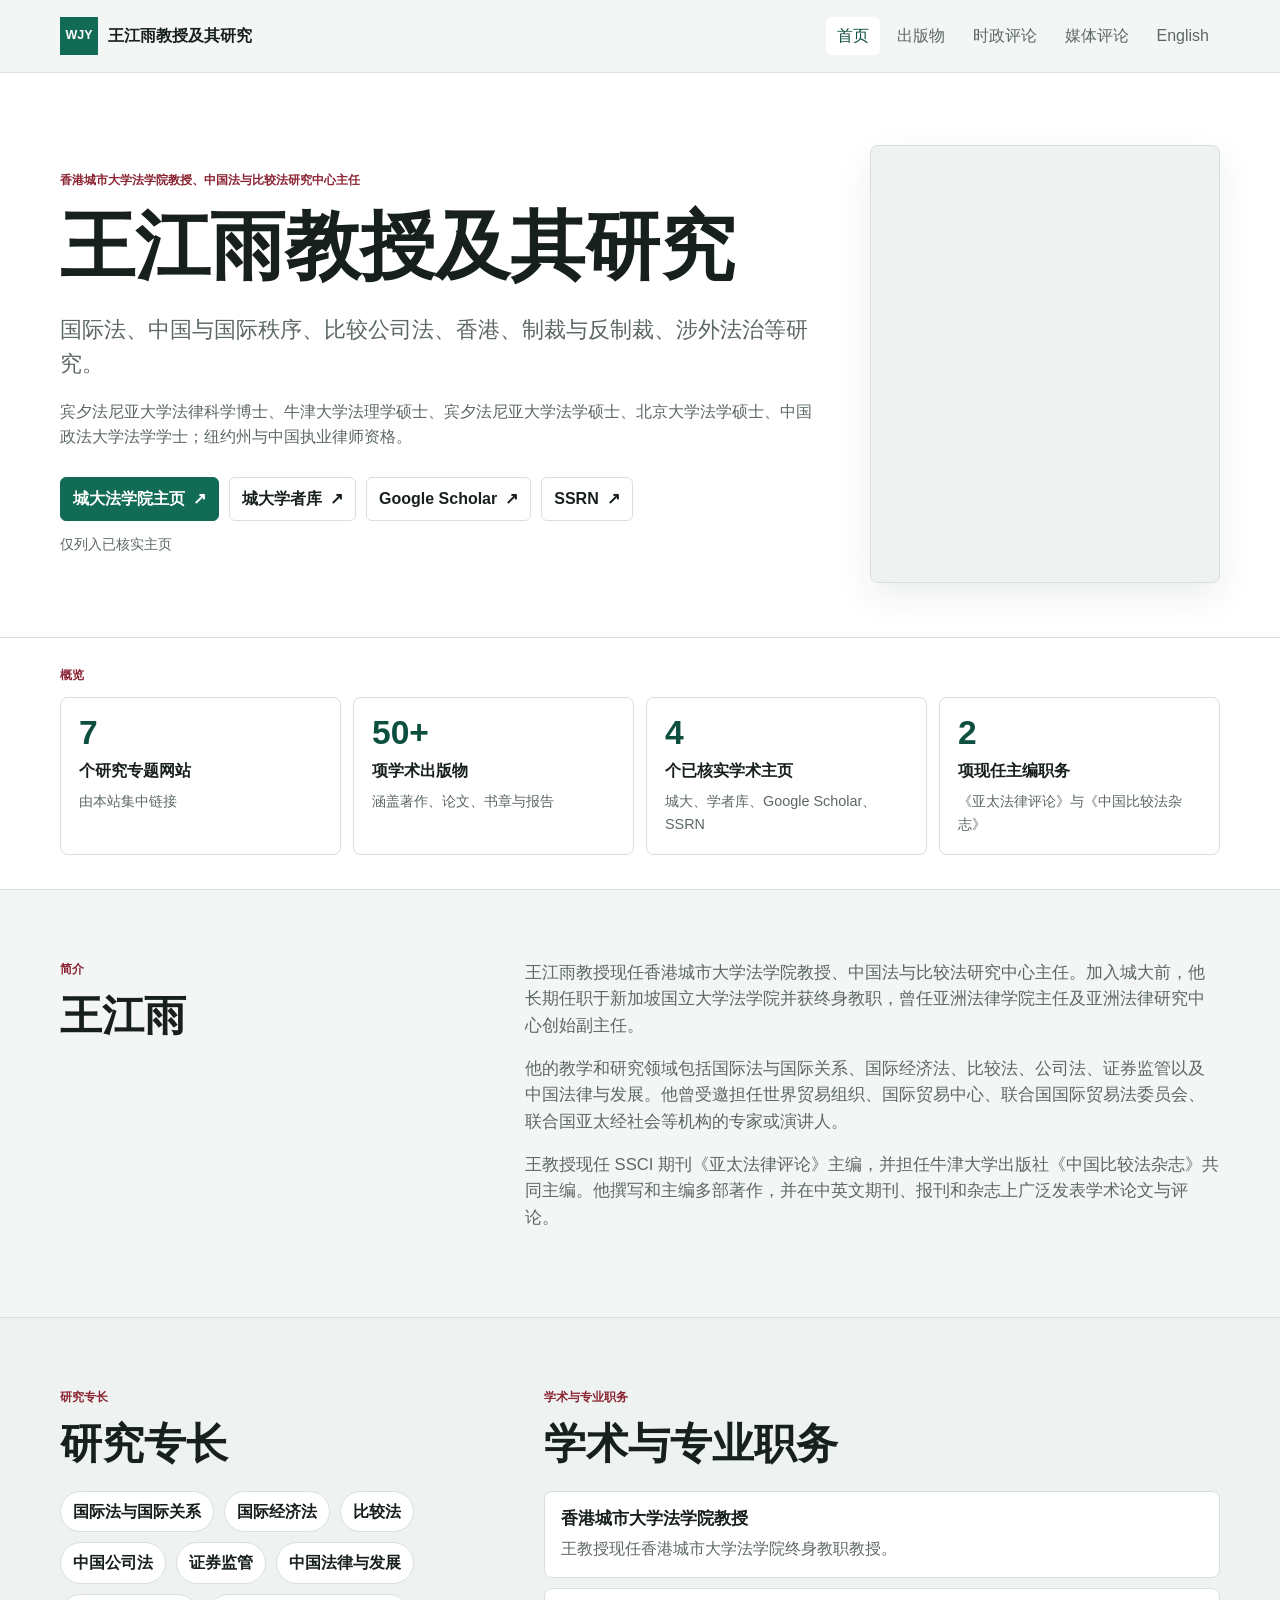
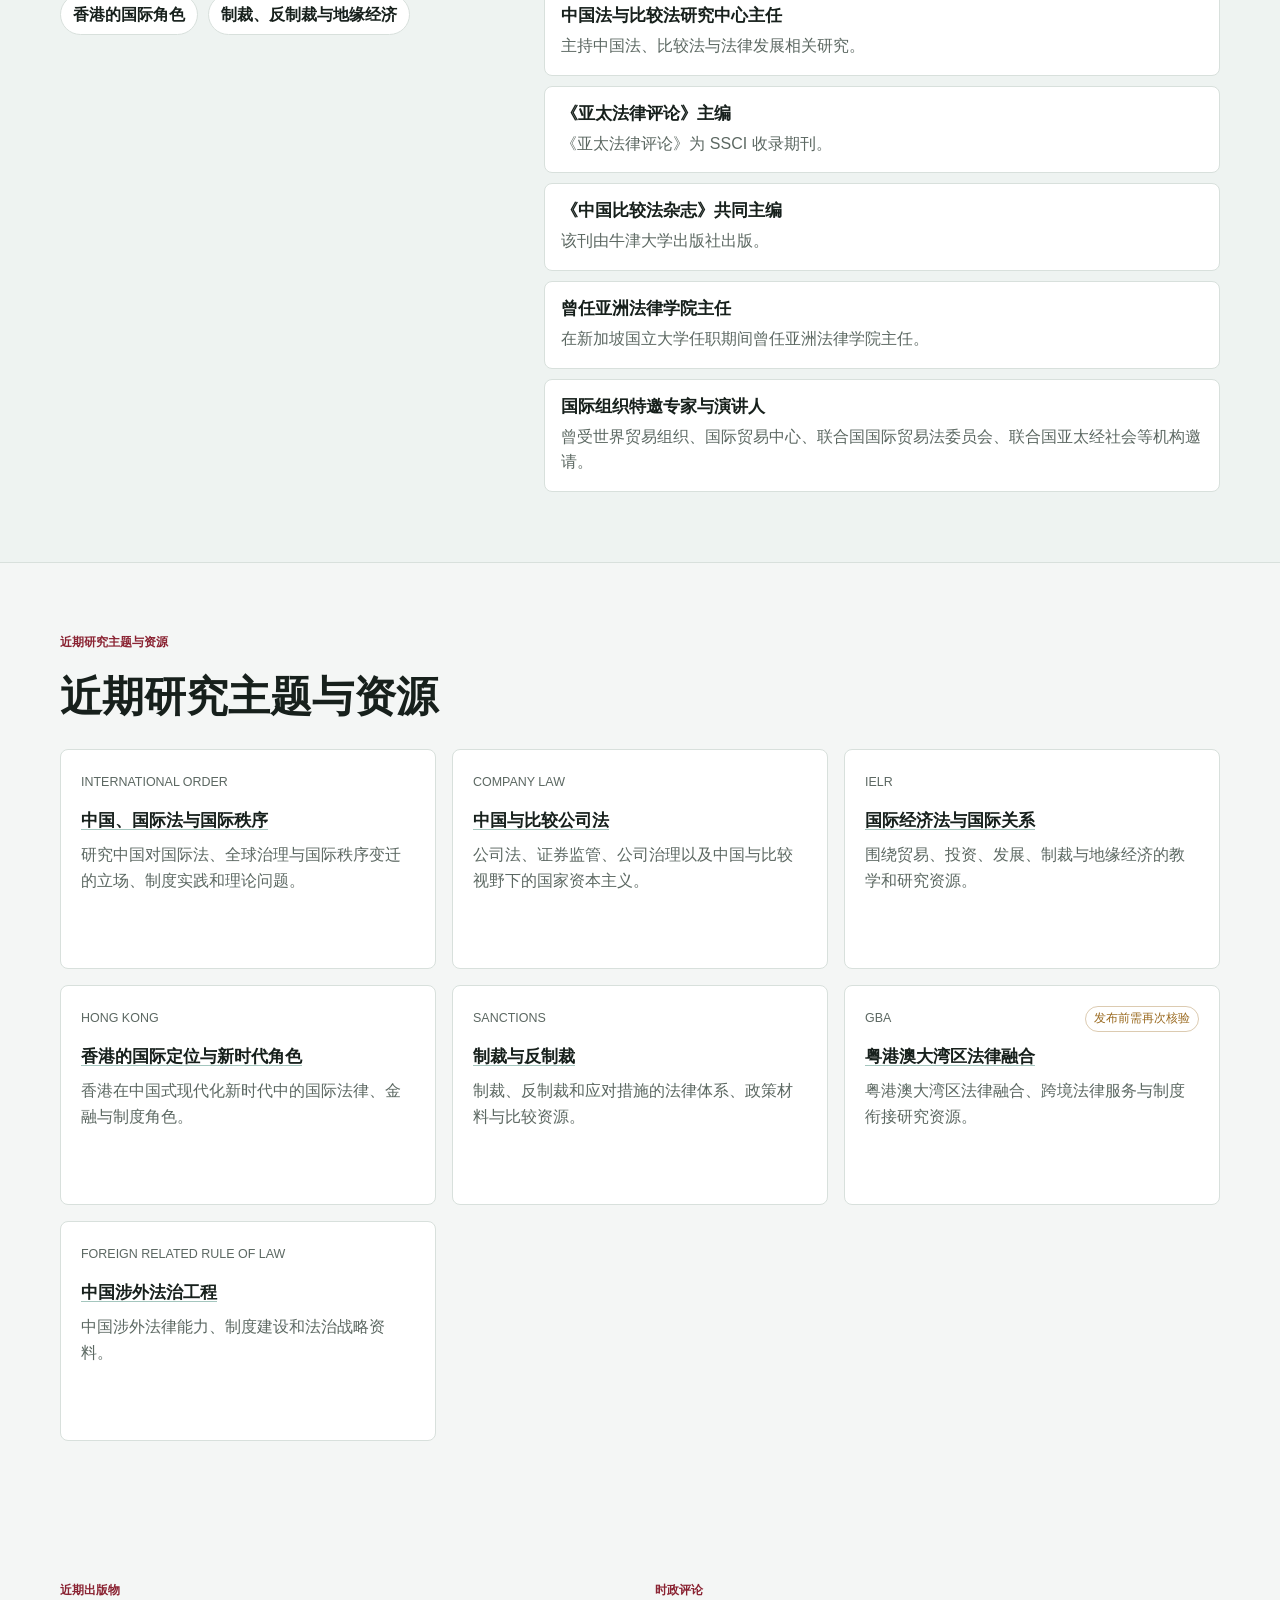
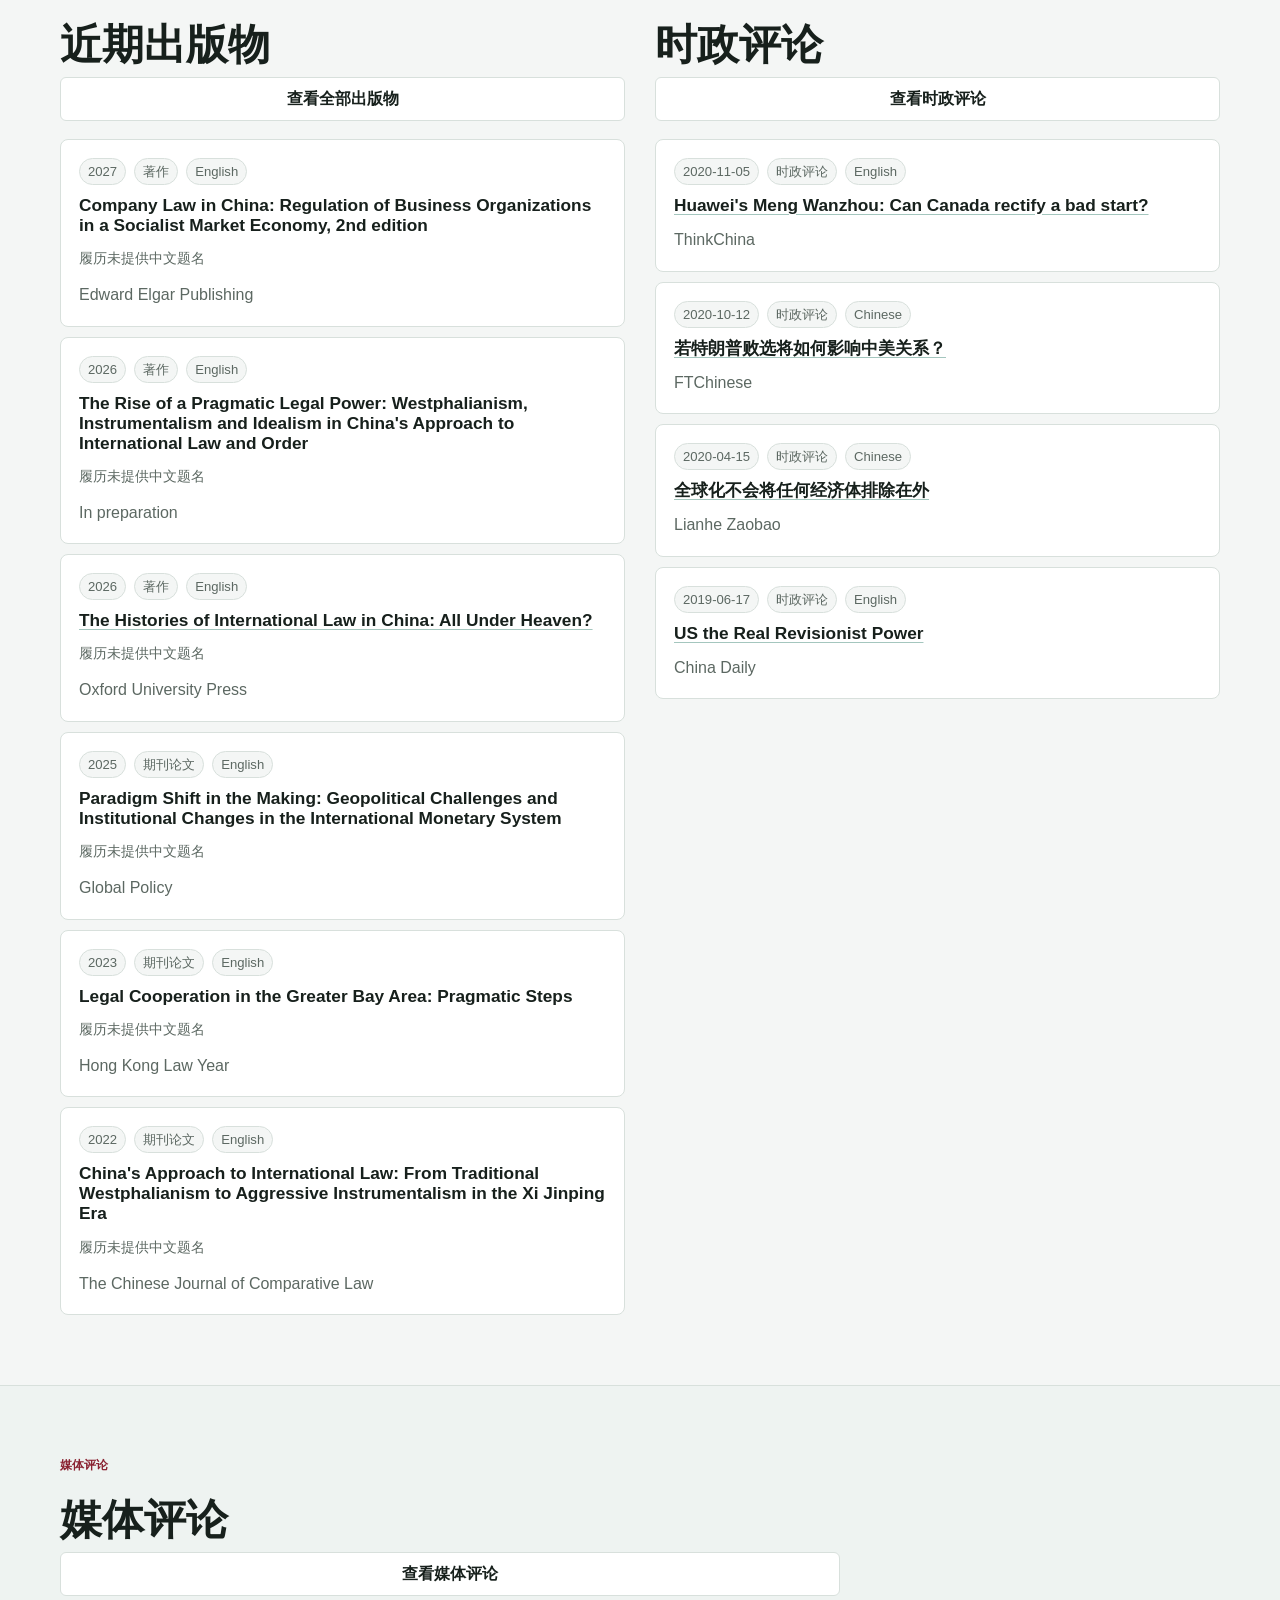
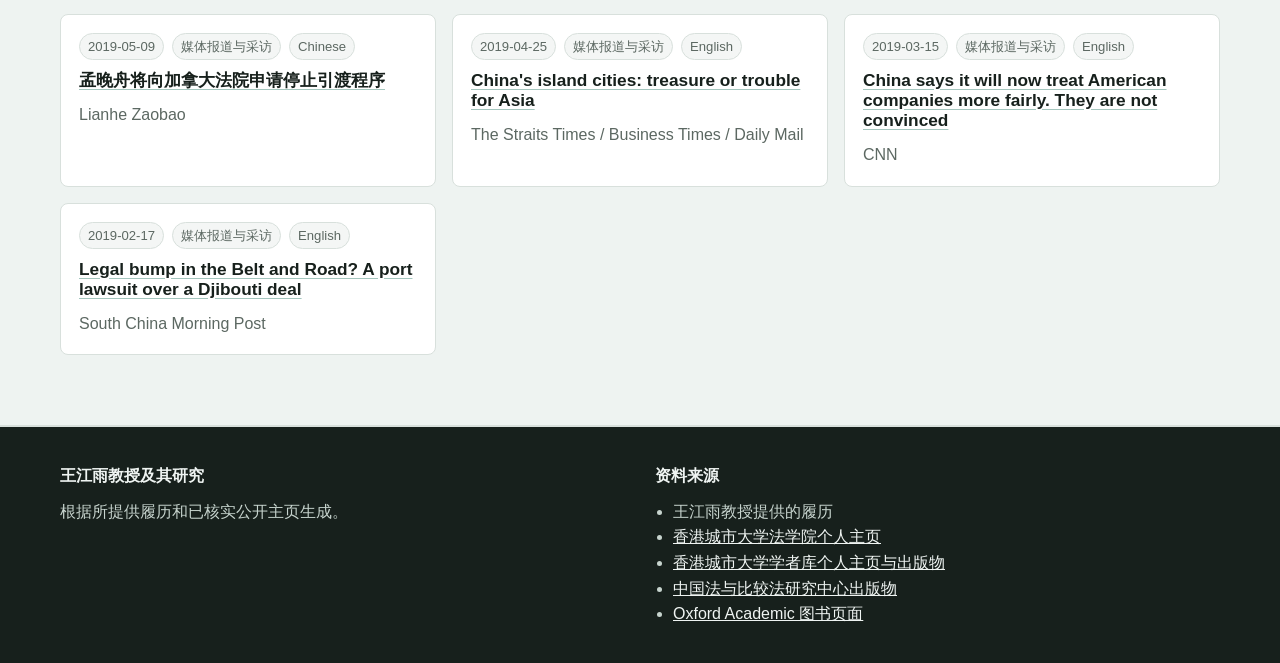
==== zh/index.html @ 5644f1a5 "Publish personal research website" ====
<!doctype html>
<html lang="zh-Hant">
<head>
  <meta charset="utf-8">
  <meta name="viewport" content="width=device-width, initial-scale=1">
  <title>王江雨教授及其研究 | 王江雨教授及其研究</title>
  <meta name="description" content="国际法、中国与国际秩序、比较公司法、香港、制裁与反制裁、涉外法治等研究。">
  <link rel="stylesheet" href="../assets/site.css">
  <script defer src="../assets/site.js"></script>
</head>
<body>
  <a class="skip-link" href="#main">Skip to content</a>
  <header class="site-header">
    <div class="wrap header-inner">
      <a class="brand" href="index.html" aria-label="王江雨教授及其研究">
        <span class="brand-mark">WJY</span>
        <span>王江雨教授及其研究</span>
      </a>
      <nav aria-label="Primary navigation"><a class="active" href="index.html">首页</a><a class="" href="publications.html">出版物</a><a class="" href="commentaries.html">时政评论</a><a class="" href="media.html">媒体评论</a><a class="" href="../index.html">English</a></nav>
    </div>
  </header>
  <main id="main">
  <section class="hero">
    <div class="wrap hero-grid">
      <div class="hero-copy">
        <p class="eyebrow">香港城市大学法学院教授、中国法与比较法研究中心主任</p>
        <h1>王江雨教授及其研究</h1>
        <p class="lead">国际法、中国与国际秩序、比较公司法、香港、制裁与反制裁、涉外法治等研究。</p>
        <p class="credentials">宾夕法尼亚大学法律科学博士、牛津大学法理学硕士、宾夕法尼亚大学法学硕士、北京大学法学硕士、中国政法大学法学学士；纽约州与中国执业律师资格。</p>
        <div class="profile-links" aria-label="学术主页">
    <a class="profile-link" href="https://www.cityu.edu.hk/slw/about-the-school/our-people/professor/professor-wang-jiangyu">
          <span>城大法学院主页</span>
          <span aria-hidden="true">↗</span>
        </a><a class="profile-link" href="https://scholars.cityu.edu.hk/en/persons/jwang623">
          <span>城大学者库</span>
          <span aria-hidden="true">↗</span>
        </a><a class="profile-link" href="https://scholar.google.com/citations?user=3xl2kbAAAAAJ">
          <span>Google Scholar</span>
          <span aria-hidden="true">↗</span>
        </a><a class="profile-link" href="https://papers.ssrn.com/sol3/cf_dev/AbsByAuth.cfm?per_id=372334">
          <span>SSRN</span>
          <span aria-hidden="true">↗</span>
        </a>
  </div>
        <p class="verified-note">仅列入已核实主页</p>
      </div>
      <aside class="portrait-panel" aria-label="王江雨教授">
        <img src="https://scholars.cityu.edu.hk/files-asset/42718361/WJY_Passport_photo_small.jpeg?w=640&amp;f=jpg" alt="王江雨教授" onerror="this.style.display='none'; this.nextElementSibling.style.display='grid';">
        <div class="portrait-fallback" aria-hidden="true">WJY</div>
      </aside>
    </div>
  </section>

  <section class="section-tight">
    <div class="wrap">
      <p class="section-kicker">概览</p>
      <div class="metrics-grid" aria-label="概览">
    <article class="metric-card">
          <strong>7</strong>
          <span>个研究专题网站</span>
          <p>由本站集中链接</p>
        </article><article class="metric-card">
          <strong>50+</strong>
          <span>项学术出版物</span>
          <p>涵盖著作、论文、书章与报告</p>
        </article><article class="metric-card">
          <strong>4</strong>
          <span>个已核实学术主页</span>
          <p>城大、学者库、Google Scholar、SSRN</p>
        </article><article class="metric-card">
          <strong>2</strong>
          <span>项现任主编职务</span>
          <p>《亚太法律评论》与《中国比较法杂志》</p>
        </article>
  </div>
    </div>
  </section>

  <section class="section">
    <div class="wrap two-column">
      <div>
        <p class="section-kicker">简介</p>
        <h2>王江雨</h2>
      </div>
      <div class="body-copy">
        <p>王江雨教授现任香港城市大学法学院教授、中国法与比较法研究中心主任。加入城大前，他长期任职于新加坡国立大学法学院并获终身教职，曾任亚洲法律学院主任及亚洲法律研究中心创始副主任。</p><p>他的教学和研究领域包括国际法与国际关系、国际经济法、比较法、公司法、证券监管以及中国法律与发展。他曾受邀担任世界贸易组织、国际贸易中心、联合国国际贸易法委员会、联合国亚太经社会等机构的专家或演讲人。</p><p>王教授现任 SSCI 期刊《亚太法律评论》主编，并担任牛津大学出版社《中国比较法杂志》共同主编。他撰写和主编多部著作，并在中英文期刊、报刊和杂志上广泛发表学术论文与评论。</p>
      </div>
    </div>
  </section>

  <section class="section section-muted">
    <div class="wrap detail-grid">
      <div>
        <p class="section-kicker">研究专长</p>
        <h2>研究专长</h2>
        <div class="pill-grid">
    <a class="expertise-pill" href="https://int.eastlaw.wang">国际法与国际关系</a><a class="expertise-pill" href="https://ielr.eastlaw.wang">国际经济法</a><a class="expertise-pill" href="https://shewai.eastlaw.wang">比较法</a><a class="expertise-pill" href="https://gongsifa.eastlaw.wang">中国公司法</a><a class="expertise-pill" href="https://gongsifa.eastlaw.wang">证券监管</a><a class="expertise-pill" href="https://shewai.eastlaw.wang">中国法律与发展</a><a class="expertise-pill" href="https://hk.eastlaw.wang">香港的国际角色</a><a class="expertise-pill" href="https://zhicai.eastlaw.wang">制裁、反制裁与地缘经济</a>
  </div>
      </div>
      <div>
        <p class="section-kicker">学术与专业职务</p>
        <h2>学术与专业职务</h2>
        <div class="highlight-list">
    <article class="highlight-item">
          <h3>香港城市大学法学院教授</h3>
          <p>王教授现任香港城市大学法学院终身教职教授。</p>
        </article><article class="highlight-item">
          <h3>中国法与比较法研究中心主任</h3>
          <p>主持中国法、比较法与法律发展相关研究。</p>
        </article><article class="highlight-item">
          <h3>《亚太法律评论》主编</h3>
          <p>《亚太法律评论》为 SSCI 收录期刊。</p>
        </article><article class="highlight-item">
          <h3>《中国比较法杂志》共同主编</h3>
          <p>该刊由牛津大学出版社出版。</p>
        </article><article class="highlight-item">
          <h3>曾任亚洲法律学院主任</h3>
          <p>在新加坡国立大学任职期间曾任亚洲法律学院主任。</p>
        </article><article class="highlight-item">
          <h3>国际组织特邀专家与演讲人</h3>
          <p>曾受世界贸易组织、国际贸易中心、联合国国际贸易法委员会、联合国亚太经社会等机构邀请。</p>
        </article>
  </div>
      </div>
    </div>
  </section>

  <section class="section">
    <div class="wrap">
      <div class="section-heading">
        <p class="section-kicker">近期研究主题与资源</p>
        <h2>近期研究主题与资源</h2>
      </div>
      <div class="research-grid">
    <article class="research-card">
          <div class="card-topline">
            <span>international order</span>
            
          </div>
          <h3><a href="https://int.eastlaw.wang">中国、国际法与国际秩序</a></h3>
          <p>研究中国对国际法、全球治理与国际秩序变迁的立场、制度实践和理论问题。</p>
        </article><article class="research-card">
          <div class="card-topline">
            <span>company law</span>
            
          </div>
          <h3><a href="https://gongsifa.eastlaw.wang">中国与比较公司法</a></h3>
          <p>公司法、证券监管、公司治理以及中国与比较视野下的国家资本主义。</p>
        </article><article class="research-card">
          <div class="card-topline">
            <span>ielr</span>
            
          </div>
          <h3><a href="https://ielr.eastlaw.wang">国际经济法与国际关系</a></h3>
          <p>围绕贸易、投资、发展、制裁与地缘经济的教学和研究资源。</p>
        </article><article class="research-card">
          <div class="card-topline">
            <span>hong kong</span>
            
          </div>
          <h3><a href="https://hk.eastlaw.wang">香港的国际定位与新时代角色</a></h3>
          <p>香港在中国式现代化新时代中的国际法律、金融与制度角色。</p>
        </article><article class="research-card">
          <div class="card-topline">
            <span>sanctions</span>
            
          </div>
          <h3><a href="https://zhicai.eastlaw.wang">制裁与反制裁</a></h3>
          <p>制裁、反制裁和应对措施的法律体系、政策材料与比较资源。</p>
        </article><article class="research-card">
          <div class="card-topline">
            <span>gba</span>
            <span class="status">发布前需再次核验</span>
          </div>
          <h3><a href="https://gba.eastlaw.wang">粤港澳大湾区法律融合</a></h3>
          <p>粤港澳大湾区法律融合、跨境法律服务与制度衔接研究资源。</p>
        </article><article class="research-card">
          <div class="card-topline">
            <span>foreign related rule of law</span>
            
          </div>
          <h3><a href="https://shewai.eastlaw.wang">中国涉外法治工程</a></h3>
          <p>中国涉外法律能力、制度建设和法治战略资料。</p>
        </article>
  </div>
    </div>
  </section>

  <section class="section">
    <div class="wrap split-sections">
      <div>
        <div class="section-heading compact">
          <p class="section-kicker">近期出版物</p>
          <h2>近期出版物</h2>
          <a class="button-link" href="publications.html">查看全部出版物</a>
        </div>
        <div class="record-list compact-list"><article class="record-card" data-record data-category="Book" data-language="English" data-topic="company-law" data-year="2027">
    <div class="record-meta">
      <span>2027</span>
      <span>著作</span>
      <span>English</span>
    </div>
    <h3>Company Law in China: Regulation of Business Organizations in a Socialist Market Economy, 2nd edition</h3>
    <p class="record-note">履历未提供中文题名</p>
    <p>Edward Elgar Publishing</p>
    
  </article><article class="record-card" data-record data-category="Book" data-language="English" data-topic="international-order" data-year="2026">
    <div class="record-meta">
      <span>2026</span>
      <span>著作</span>
      <span>English</span>
    </div>
    <h3>The Rise of a Pragmatic Legal Power: Westphalianism, Instrumentalism and Idealism in China's Approach to International Law and Order</h3>
    <p class="record-note">履历未提供中文题名</p>
    <p>In preparation</p>
    
  </article><article class="record-card" data-record data-category="Book" data-language="English" data-topic="international-order foreign-related-rule-of-law" data-year="2026">
    <div class="record-meta">
      <span>2026</span>
      <span>著作</span>
      <span>English</span>
    </div>
    <h3><a class="text-link" href="https://academic.oup.com/book/62589">The Histories of International Law in China: All Under Heaven?</a></h3>
    <p class="record-note">履历未提供中文题名</p>
    <p>Oxford University Press</p>
    
  </article><article class="record-card" data-record data-category="Journal Article" data-language="English" data-topic="ielr international-order" data-year="2025">
    <div class="record-meta">
      <span>2025</span>
      <span>期刊论文</span>
      <span>English</span>
    </div>
    <h3>Paradigm Shift in the Making: Geopolitical Challenges and Institutional Changes in the International Monetary System</h3>
    <p class="record-note">履历未提供中文题名</p>
    <p>Global Policy</p>
    
  </article><article class="record-card" data-record data-category="Journal Article" data-language="English" data-topic="gba hong-kong" data-year="2023">
    <div class="record-meta">
      <span>2023</span>
      <span>期刊论文</span>
      <span>English</span>
    </div>
    <h3>Legal Cooperation in the Greater Bay Area: Pragmatic Steps</h3>
    <p class="record-note">履历未提供中文题名</p>
    <p>Hong Kong Law Year</p>
    
  </article><article class="record-card" data-record data-category="Journal Article" data-language="English" data-topic="international-order foreign-related-rule-of-law" data-year="2022">
    <div class="record-meta">
      <span>2022</span>
      <span>期刊论文</span>
      <span>English</span>
    </div>
    <h3>China's Approach to International Law: From Traditional Westphalianism to Aggressive Instrumentalism in the Xi Jinping Era</h3>
    <p class="record-note">履历未提供中文题名</p>
    <p>The Chinese Journal of Comparative Law</p>
    
  </article></div>
      </div>
      <div>
        <div class="section-heading compact">
          <p class="section-kicker">时政评论</p>
          <h2>时政评论</h2>
          <a class="button-link" href="commentaries.html">查看时政评论</a>
        </div>
        <div class="record-list compact-list"><article class="record-card" data-record data-type="commentary" data-language="English" data-topic="sanctions international-order" data-year="2020" data-outlet="thinkchina">
    <div class="record-meta">
      <span>2020-11-05</span>
      <span>时政评论</span>
      <span>English</span>
    </div>
    <h3><a class="text-link" href="https://www.thinkchina.sg/huaweis-meng-wanzhou-can-canada-rectify-bad-start">Huawei's Meng Wanzhou: Can Canada rectify a bad start?</a></h3>
    <p>ThinkChina</p>
    
    
  </article><article class="record-card" data-record data-type="commentary" data-language="Chinese" data-topic="international-order ielr" data-year="2020" data-outlet="ftchinese">
    <div class="record-meta">
      <span>2020-10-12</span>
      <span>时政评论</span>
      <span>Chinese</span>
    </div>
    <h3><a class="text-link" href="https://www.ftchinese.com/story/001089736?archive">若特朗普败选将如何影响中美关系？</a></h3>
    <p>FTChinese</p>
    
    
  </article><article class="record-card" data-record data-type="commentary" data-language="Chinese" data-topic="ielr" data-year="2020" data-outlet="lianhe-zaobao">
    <div class="record-meta">
      <span>2020-04-15</span>
      <span>时政评论</span>
      <span>Chinese</span>
    </div>
    <h3><a class="text-link" href="https://www.zaobao.com/zopinions/views/story20200415-1045625">全球化不会将任何经济体排除在外</a></h3>
    <p>Lianhe Zaobao</p>
    
    
  </article><article class="record-card" data-record data-type="commentary" data-language="English" data-topic="international-order" data-year="2019" data-outlet="china-daily">
    <div class="record-meta">
      <span>2019-06-17</span>
      <span>时政评论</span>
      <span>English</span>
    </div>
    <h3><a class="text-link" href="http://www.chinadaily.com.cn/global/2019-06/17/content_37481345.htm">US the Real Revisionist Power</a></h3>
    <p>China Daily</p>
    
    
  </article></div>
      </div>
    </div>
  </section>

  <section class="section section-muted">
    <div class="wrap">
      <div class="section-heading compact">
        <p class="section-kicker">媒体评论</p>
        <h2>媒体评论</h2>
        <a class="button-link" href="media.html">查看媒体评论</a>
      </div>
      <div class="record-grid"><article class="record-card" data-record data-type="exposure" data-language="Chinese" data-topic="sanctions" data-year="2019" data-outlet="lianhe-zaobao">
    <div class="record-meta">
      <span>2019-05-09</span>
      <span>媒体报道与采访</span>
      <span>Chinese</span>
    </div>
    <h3><a class="text-link" href="https://www.zaobao.com.sg/realtime/china/story20190509-955194">孟晚舟将向加拿大法院申请停止引渡程序</a></h3>
    <p>Lianhe Zaobao</p>
    
    
  </article><article class="record-card" data-record data-type="exposure" data-language="English" data-topic="international-order" data-year="2019" data-outlet="the-straits-times-business-times-daily-mail">
    <div class="record-meta">
      <span>2019-04-25</span>
      <span>媒体报道与采访</span>
      <span>English</span>
    </div>
    <h3><a class="text-link" href="https://www.straitstimes.com/asia/se-asia/chinas-island-cities-treasure-or-trouble-for-asia">China's island cities: treasure or trouble for Asia</a></h3>
    <p>The Straits Times / Business Times / Daily Mail</p>
    
    
  </article><article class="record-card" data-record data-type="exposure" data-language="English" data-topic="ielr" data-year="2019" data-outlet="cnn">
    <div class="record-meta">
      <span>2019-03-15</span>
      <span>媒体报道与采访</span>
      <span>English</span>
    </div>
    <h3><a class="text-link" href="https://m.cnn.com/en/article/h_431d7201df78f178b8317e2603d338ce">China says it will now treat American companies more fairly. They are not convinced</a></h3>
    <p>CNN</p>
    
    
  </article><article class="record-card" data-record data-type="exposure" data-language="English" data-topic="ielr foreign-related-rule-of-law" data-year="2019" data-outlet="south-china-morning-post">
    <div class="record-meta">
      <span>2019-02-17</span>
      <span>媒体报道与采访</span>
      <span>English</span>
    </div>
    <h3><a class="text-link" href="https://www.scmp.com/news/china/diplomacy/article/2186411/lawsuit-against-chinese-port-builder-djibouti-highlights-risks">Legal bump in the Belt and Road? A port lawsuit over a Djibouti deal</a></h3>
    <p>South China Morning Post</p>
    
    
  </article></div>
    </div>
  </section></main>
  <footer class="site-footer">
    <div class="wrap footer-grid">
      <div>
        <strong>王江雨教授及其研究</strong>
        <p>根据所提供履历和已核实公开主页生成。</p>
      </div>
      <div>
        <strong>资料来源</strong>
        <ul>
          <li>王江雨教授提供的履历</li><li><a href="https://www.cityu.edu.hk/slw/about-the-school/our-people/professor/professor-wang-jiangyu">香港城市大学法学院个人主页</a></li><li><a href="https://scholars.cityu.edu.hk/en/persons/jwang623">香港城市大学学者库个人主页与出版物</a></li><li><a href="https://www.cityu.edu.hk/slw/cccl/publications.html">中国法与比较法研究中心出版物</a></li><li><a href="https://academic.oup.com/book/62589">Oxford Academic 图书页面</a></li>
        </ul>
      </div>
    </div>
  </footer>
</body>
</html>
---- assets/site.css ----
:root {
  --bg: #f4f6f5;
  --surface: #ffffff;
  --surface-muted: #eef3f1;
  --ink: #17201c;
  --muted: #5c6862;
  --line: #d8e0dc;
  --green: #126b54;
  --green-dark: #0d4f3e;
  --red: #8a2332;
  --gold: #9a6a20;
  --shadow: 0 14px 36px rgba(16, 32, 28, 0.08);
  color-scheme: light;
}

* {
  box-sizing: border-box;
}

html {
  scroll-behavior: smooth;
}

body {
  margin: 0;
  background: var(--bg);
  color: var(--ink);
  font-family: "Inter", "Segoe UI", "Noto Sans SC", "Microsoft YaHei", Arial, sans-serif;
  font-size: 16px;
  line-height: 1.6;
}

a {
  color: inherit;
}

a:hover {
  color: var(--green);
}

img {
  display: block;
  max-width: 100%;
}

.wrap {
  width: min(1160px, calc(100% - 40px));
  margin: 0 auto;
}

.skip-link {
  position: absolute;
  left: 16px;
  top: -48px;
  background: var(--ink);
  color: #fff;
  padding: 8px 12px;
  z-index: 20;
}

.skip-link:focus {
  top: 12px;
}

.site-header {
  position: sticky;
  top: 0;
  z-index: 10;
  border-bottom: 1px solid rgba(216, 224, 220, 0.86);
  background: rgba(244, 246, 245, 0.96);
  backdrop-filter: blur(10px);
}

.header-inner {
  display: flex;
  min-height: 72px;
  align-items: center;
  justify-content: space-between;
  gap: 18px;
}

.brand {
  display: inline-flex;
  align-items: center;
  gap: 10px;
  font-weight: 760;
  text-decoration: none;
}

.brand-mark {
  display: grid;
  width: 38px;
  height: 38px;
  place-items: center;
  border: 1px solid var(--green);
  background: var(--green);
  color: #fff;
  font-size: 0.78rem;
}

nav {
  display: flex;
  flex-wrap: wrap;
  justify-content: flex-end;
  gap: 6px;
}

nav a {
  min-height: 36px;
  padding: 6px 11px;
  border-radius: 6px;
  color: var(--muted);
  text-decoration: none;
}

nav a.active,
nav a:hover {
  background: var(--surface);
  color: var(--green-dark);
}

.hero {
  padding: 72px 0 54px;
  background: var(--surface);
  border-bottom: 1px solid var(--line);
}

.hero-grid {
  display: grid;
  grid-template-columns: minmax(0, 1fr) minmax(240px, 350px);
  align-items: center;
  gap: 48px;
}

.hero-copy {
  max-width: 780px;
}

.eyebrow,
.section-kicker {
  margin: 0 0 12px;
  color: var(--red);
  font-size: 0.78rem;
  font-weight: 760;
  text-transform: uppercase;
}

h1,
h2,
h3 {
  margin: 0;
  line-height: 1.16;
}

h1 {
  max-width: 880px;
  font-size: clamp(2.35rem, 7vw, 4.7rem);
  font-weight: 820;
}

h2 {
  font-size: clamp(1.65rem, 3.5vw, 2.6rem);
  font-weight: 780;
}

h3 {
  font-size: 1.08rem;
  font-weight: 760;
}

.lead {
  max-width: 760px;
  margin: 22px 0 0;
  color: var(--muted);
  font-size: clamp(1.06rem, 2vw, 1.35rem);
}

.credentials {
  max-width: 780px;
  margin: 18px 0 0;
  color: var(--muted);
  font-size: 0.97rem;
}

.profile-links {
  display: flex;
  flex-wrap: wrap;
  gap: 10px;
  margin: 28px 0 0;
}

.profile-link,
.button-link,
.filter-button {
  display: inline-flex;
  min-height: 40px;
  align-items: center;
  justify-content: center;
  gap: 8px;
  border: 1px solid var(--line);
  border-radius: 6px;
  background: var(--surface);
  color: var(--ink);
  font: inherit;
  font-weight: 680;
  text-decoration: none;
}

.profile-link,
.button-link {
  padding: 8px 12px;
}

.profile-link:first-child {
  border-color: var(--green);
  background: var(--green);
  color: #fff;
}

.verified-note {
  margin: 12px 0 0;
  color: var(--muted);
  font-size: 0.9rem;
}

.portrait-panel {
  position: relative;
  overflow: hidden;
  border: 1px solid var(--line);
  border-radius: 8px;
  background: var(--surface-muted);
  box-shadow: var(--shadow);
  aspect-ratio: 4 / 5;
}

.portrait-panel img,
.portrait-fallback {
  width: 100%;
  height: 100%;
  object-fit: cover;
}

.portrait-fallback {
  place-items: center;
  background: var(--green);
  color: #fff;
  font-size: clamp(2.2rem, 8vw, 4.5rem);
  font-weight: 820;
}

.section {
  padding: 70px 0;
}

.section-tight {
  padding: 28px 0 34px;
  border-bottom: 1px solid var(--line);
  background: var(--surface);
}

.section-muted {
  background: var(--surface-muted);
  border-block: 1px solid var(--line);
}

.metrics-grid {
  display: grid;
  grid-template-columns: repeat(4, minmax(0, 1fr));
  gap: 12px;
}

.metric-card {
  min-height: 128px;
  padding: 18px;
  border: 1px solid var(--line);
  border-radius: 8px;
  background: var(--surface);
}

.metric-card strong {
  display: block;
  color: var(--green-dark);
  font-size: 2.1rem;
  line-height: 1;
}

.metric-card span {
  display: block;
  margin-top: 8px;
  font-weight: 760;
}

.metric-card p {
  margin: 6px 0 0;
  color: var(--muted);
  font-size: 0.9rem;
}

.two-column {
  display: grid;
  grid-template-columns: 0.75fr 1.25fr;
  gap: 48px;
}

.body-copy p {
  margin: 0 0 16px;
  color: var(--muted);
  font-size: 1.04rem;
}

.detail-grid {
  display: grid;
  grid-template-columns: minmax(0, 0.8fr) minmax(0, 1.2fr);
  gap: 34px;
}

.pill-grid {
  display: flex;
  flex-wrap: wrap;
  gap: 10px;
  margin-top: 22px;
}

.expertise-pill {
  display: inline-flex;
  min-height: 38px;
  align-items: center;
  border: 1px solid var(--line);
  border-radius: 999px;
  background: var(--surface);
  padding: 7px 12px;
  color: var(--ink);
  font-weight: 680;
  text-decoration: none;
}

.highlight-list {
  display: grid;
  gap: 10px;
  margin-top: 22px;
}

.highlight-item {
  padding: 16px;
  border: 1px solid var(--line);
  border-radius: 8px;
  background: var(--surface);
}

.highlight-item p {
  margin: 8px 0 0;
  color: var(--muted);
}

.section-heading {
  display: grid;
  max-width: 780px;
  gap: 8px;
  margin-bottom: 28px;
}

.section-heading.compact {
  margin-bottom: 18px;
}

.research-grid,
.record-grid {
  display: grid;
  grid-template-columns: repeat(3, minmax(0, 1fr));
  gap: 16px;
}

.research-card,
.record-card {
  border: 1px solid var(--line);
  border-radius: 8px;
  background: var(--surface);
}

.research-card {
  min-height: 220px;
  padding: 20px;
}

.card-topline,
.record-meta,
.tags {
  display: flex;
  flex-wrap: wrap;
  gap: 8px;
  align-items: center;
}

.card-topline {
  justify-content: space-between;
  min-height: 26px;
  margin-bottom: 14px;
  color: var(--muted);
  font-size: 0.78rem;
  text-transform: uppercase;
}

.status {
  border: 1px solid rgba(154, 106, 32, 0.35);
  border-radius: 999px;
  padding: 2px 8px;
  color: var(--gold);
  text-transform: none;
}

.research-card h3 a,
.record-card h3 a,
.text-link {
  color: var(--ink);
  text-decoration-color: rgba(18, 107, 84, 0.38);
  text-underline-offset: 3px;
}

.research-card p,
.record-card p {
  margin: 12px 0 0;
  color: var(--muted);
}

.split-sections {
  display: grid;
  grid-template-columns: 1fr 1fr;
  gap: 30px;
}

.record-list {
  display: grid;
  gap: 12px;
}

.compact-list {
  gap: 10px;
}

.record-card {
  padding: 18px;
}

.record-meta {
  margin-bottom: 10px;
  color: var(--muted);
  font-size: 0.82rem;
}

.record-meta span,
.tags span {
  border: 1px solid var(--line);
  border-radius: 999px;
  padding: 2px 8px;
  background: var(--bg);
}

.tags {
  margin-top: 14px;
  color: var(--muted);
  font-size: 0.82rem;
}

.record-note {
  color: var(--gold);
  font-size: 0.9rem;
}

.record-summary {
  border-left: 3px solid rgba(18, 107, 84, 0.28);
  padding-left: 12px;
  font-size: 0.94rem;
}

.page-hero {
  padding: 64px 0 42px;
  background: var(--surface);
  border-bottom: 1px solid var(--line);
}

.filter-panel {
  display: grid;
  gap: 12px;
  margin-bottom: 24px;
}

.filter-row {
  display: flex;
  flex-wrap: wrap;
  gap: 8px;
}

.filter-button {
  padding: 7px 11px;
  cursor: pointer;
}

.filter-button.active {
  border-color: var(--green);
  background: var(--green);
  color: #fff;
}

[hidden] {
  display: none !important;
}

.site-footer {
  padding: 36px 0;
  border-top: 1px solid var(--line);
  background: var(--ink);
  color: #eff4f2;
}

.footer-grid {
  display: grid;
  grid-template-columns: 1fr 1fr;
  gap: 30px;
}

.site-footer p,
.site-footer ul {
  margin: 10px 0 0;
  color: #c7d4ce;
}

.site-footer ul {
  padding-left: 18px;
}

.site-footer a {
  color: #eff4f2;
}

@media (max-width: 900px) {
  .hero-grid,
  .two-column,
  .split-sections,
  .detail-grid,
  .footer-grid {
    grid-template-columns: 1fr;
  }

  .portrait-panel {
    width: min(340px, 100%);
  }

  .research-grid,
  .record-grid,
  .metrics-grid {
    grid-template-columns: repeat(2, minmax(0, 1fr));
  }
}

@media (max-width: 640px) {
  .wrap {
    width: min(100% - 28px, 1160px);
  }

  .header-inner {
    align-items: flex-start;
    flex-direction: column;
    padding: 12px 0;
  }

  nav {
    justify-content: flex-start;
  }

  .hero,
  .section,
  .page-hero {
    padding-block: 44px;
  }

  h1 {
    font-size: 2.35rem;
  }

  .research-grid,
  .record-grid,
  .metrics-grid {
    grid-template-columns: 1fr;
  }

  .profile-link,
  .button-link {
    width: 100%;
  }

  .filter-row {
    flex-wrap: nowrap;
    overflow-x: auto;
    padding-bottom: 4px;
  }

  .filter-button {
    flex: 0 0 auto;
    white-space: nowrap;
  }
}
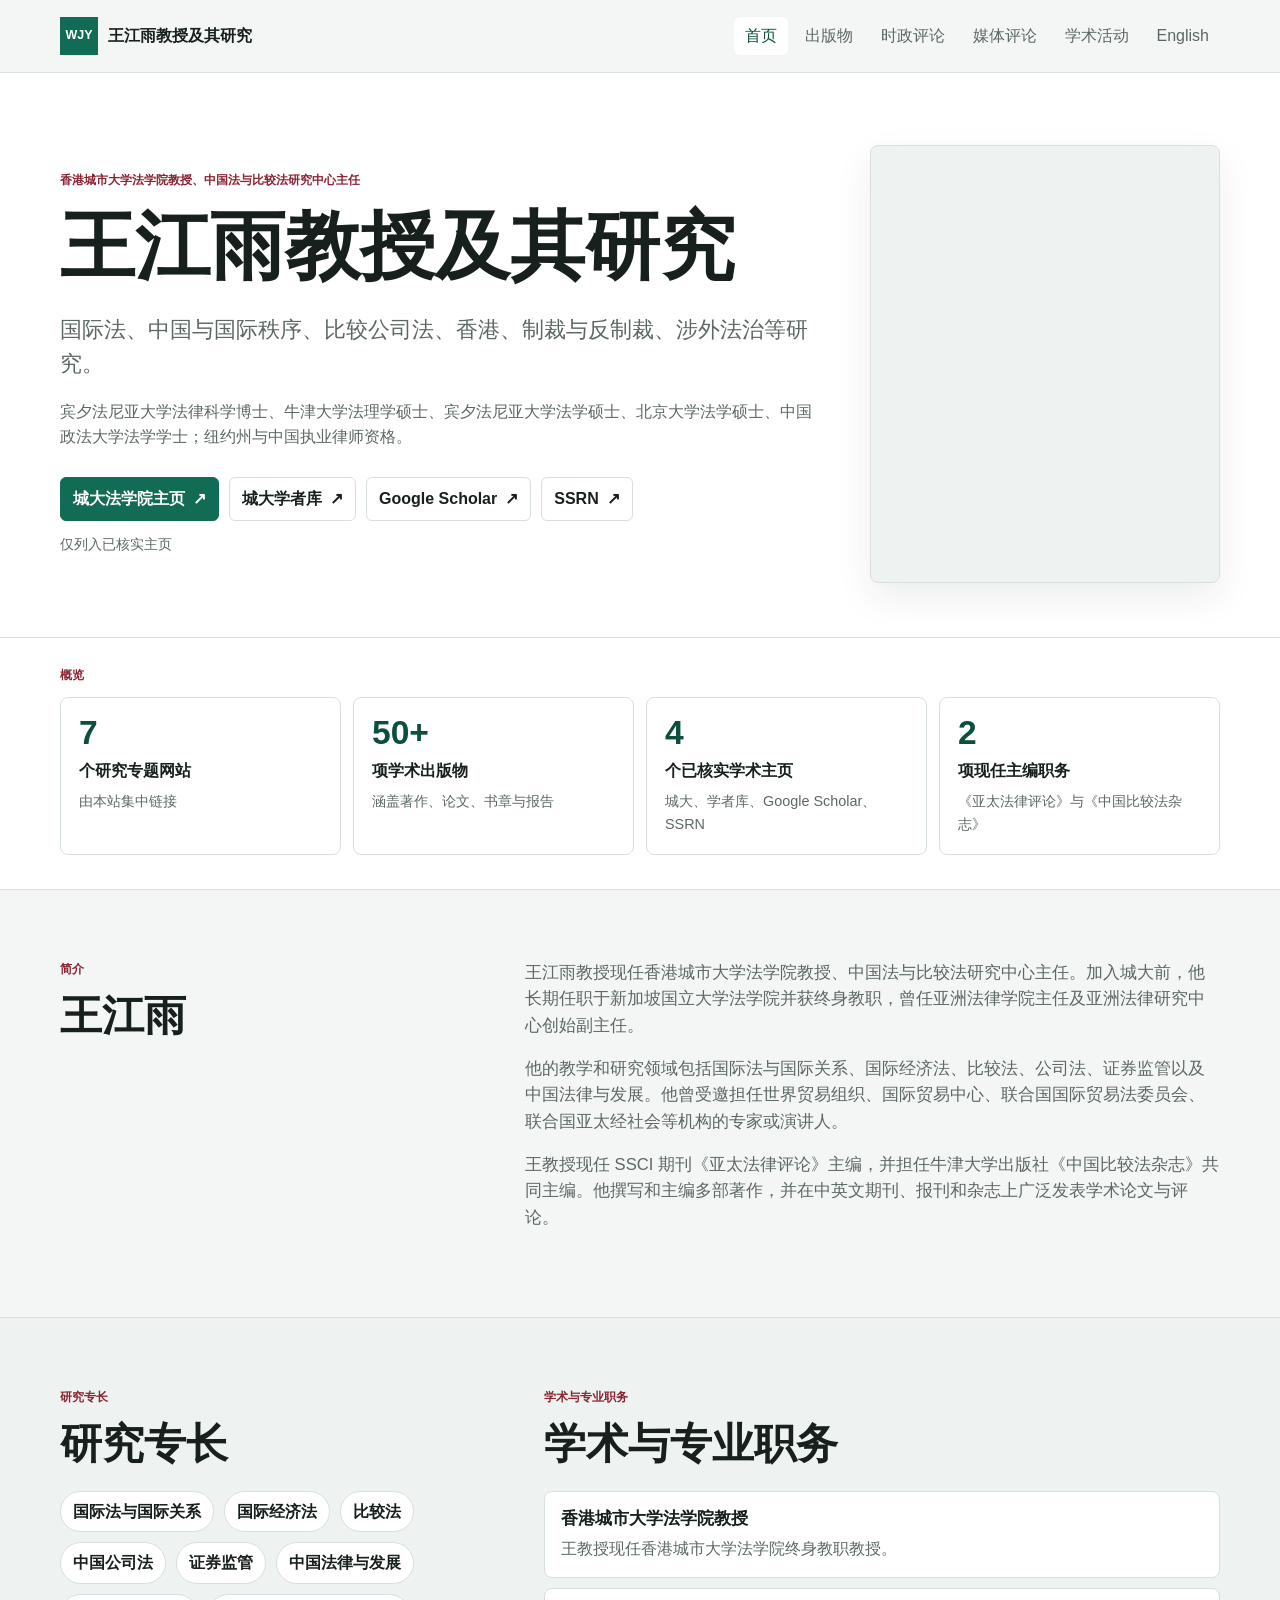
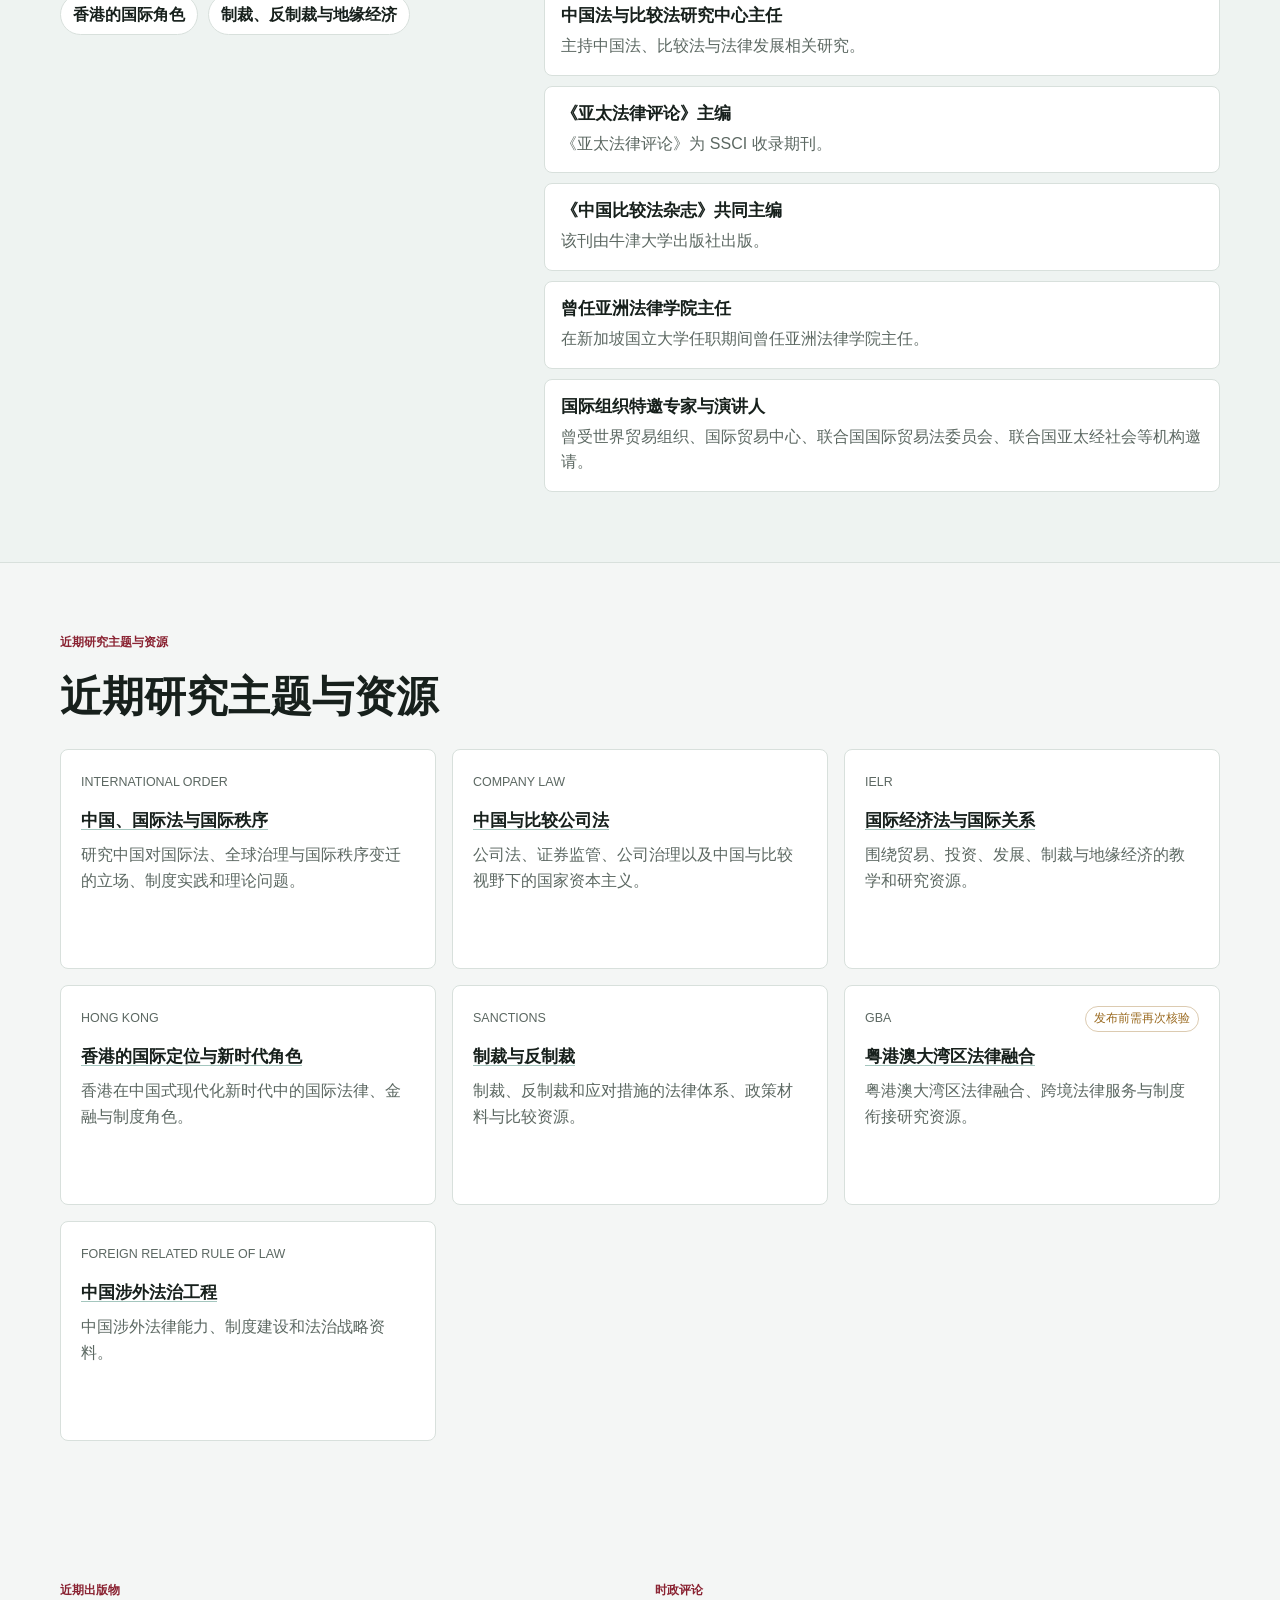
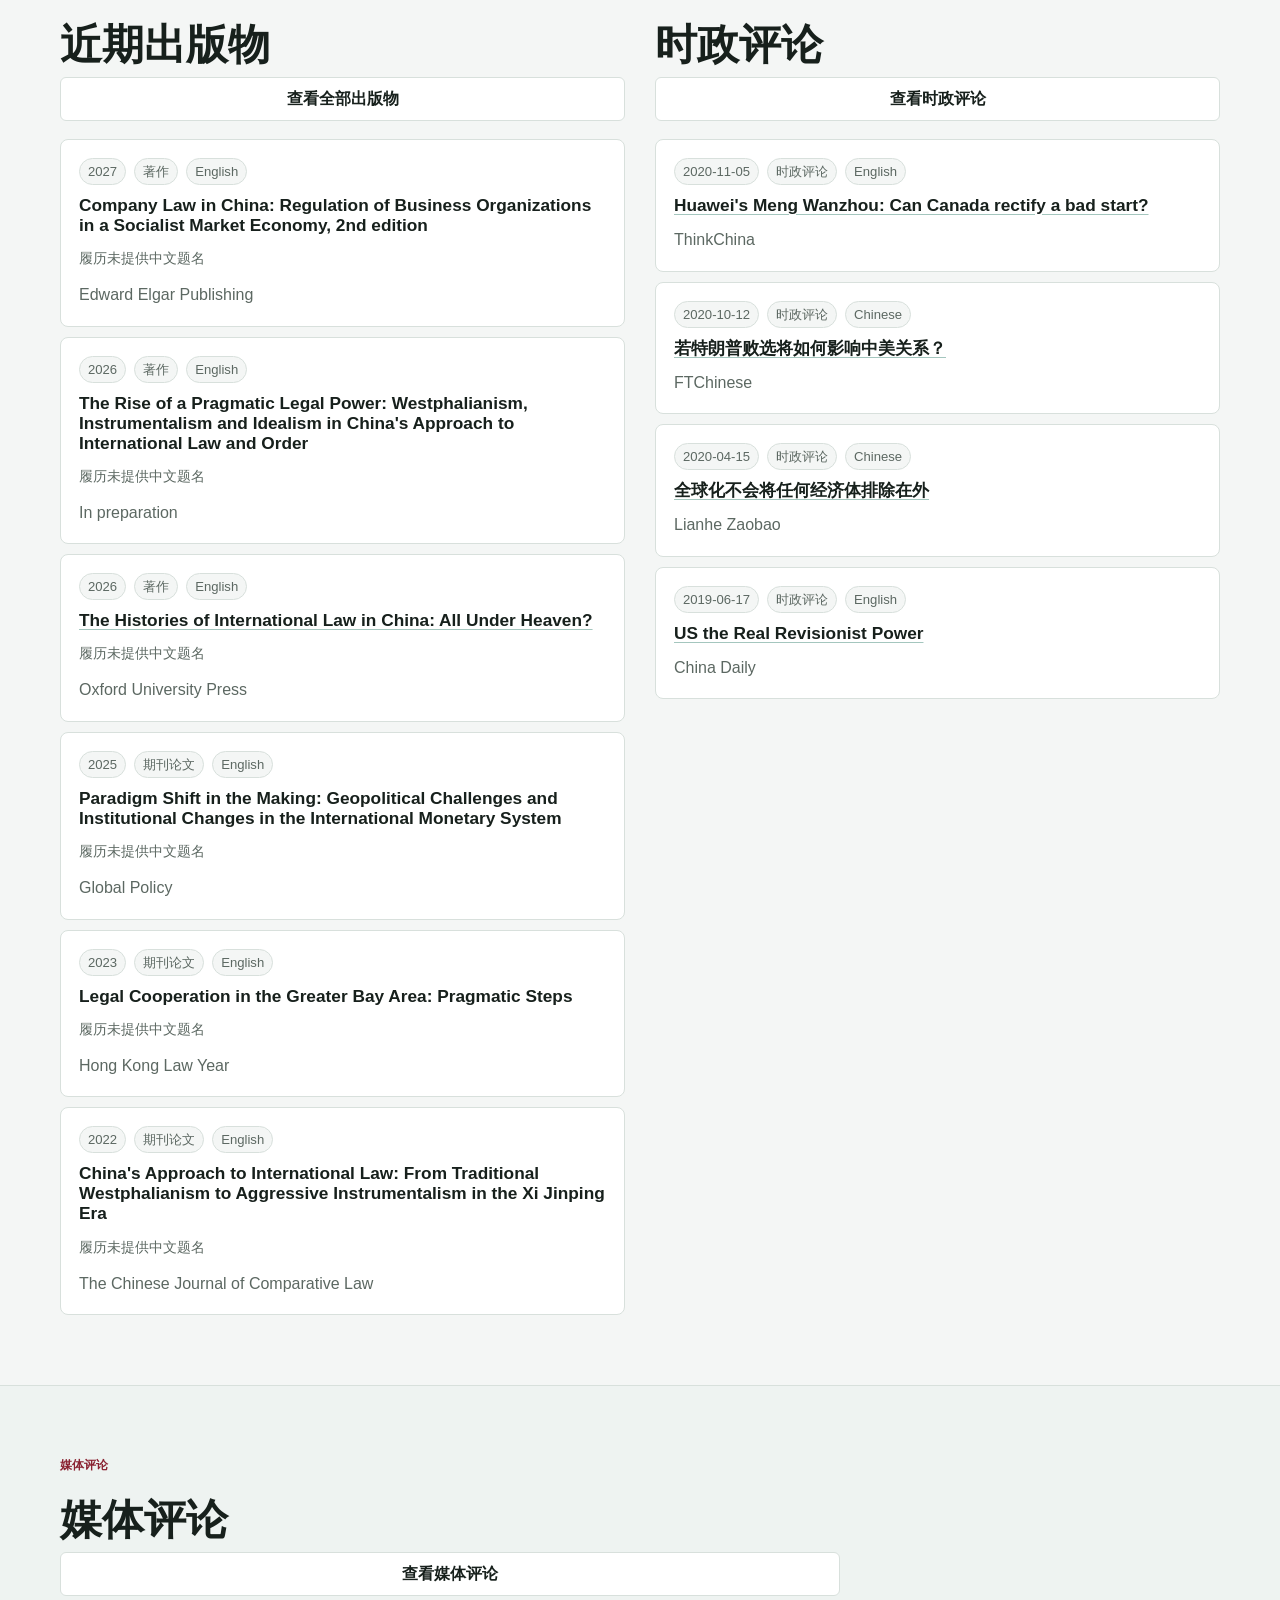
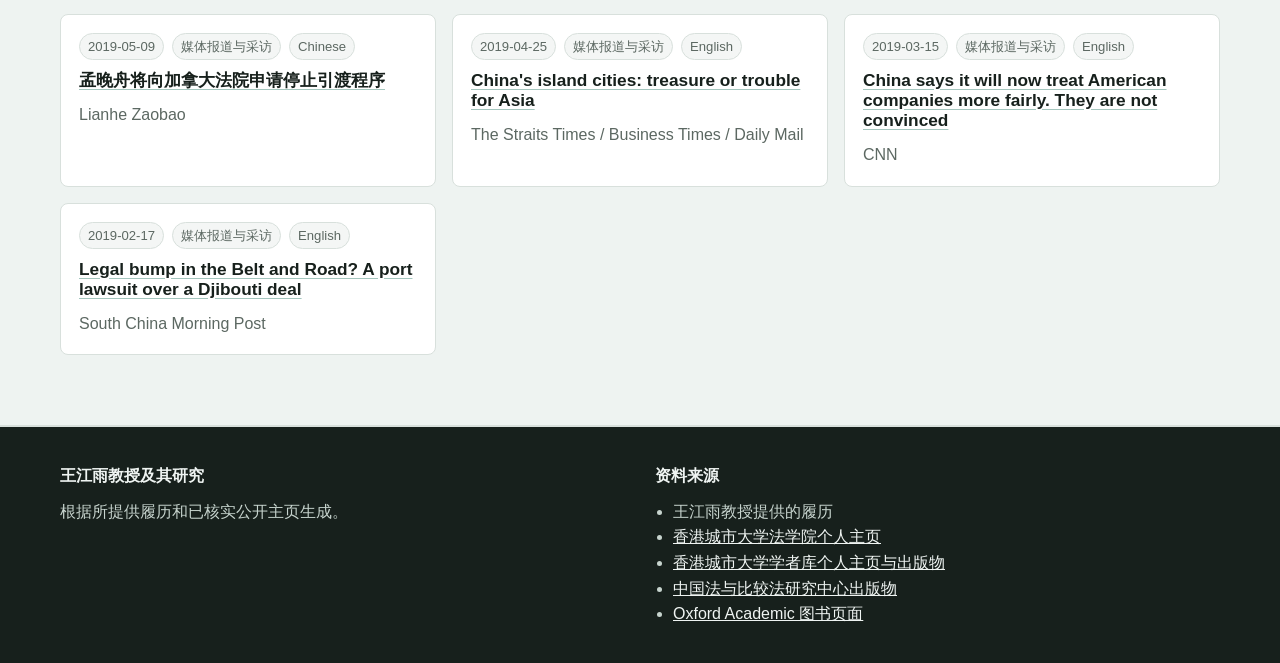
==== commit 37c7c628: "Add academic activities section" ====
--- a/zh/index.html
+++ b/zh/index.html
@@ -16,7 +16,7 @@
         <span class="brand-mark">WJY</span>
         <span>王江雨教授及其研究</span>
       </a>
-      <nav aria-label="Primary navigation"><a class="active" href="index.html">首页</a><a class="" href="publications.html">出版物</a><a class="" href="commentaries.html">时政评论</a><a class="" href="media.html">媒体评论</a><a class="" href="../index.html">English</a></nav>
+      <nav aria-label="Primary navigation"><a class="active" href="index.html">首页</a><a class="" href="publications.html">出版物</a><a class="" href="commentaries.html">时政评论</a><a class="" href="media.html">媒体评论</a><a class="" href="academic.html">学术活动</a><a class="" href="../index.html">English</a></nav>
     </div>
   </header>
   <main id="main">
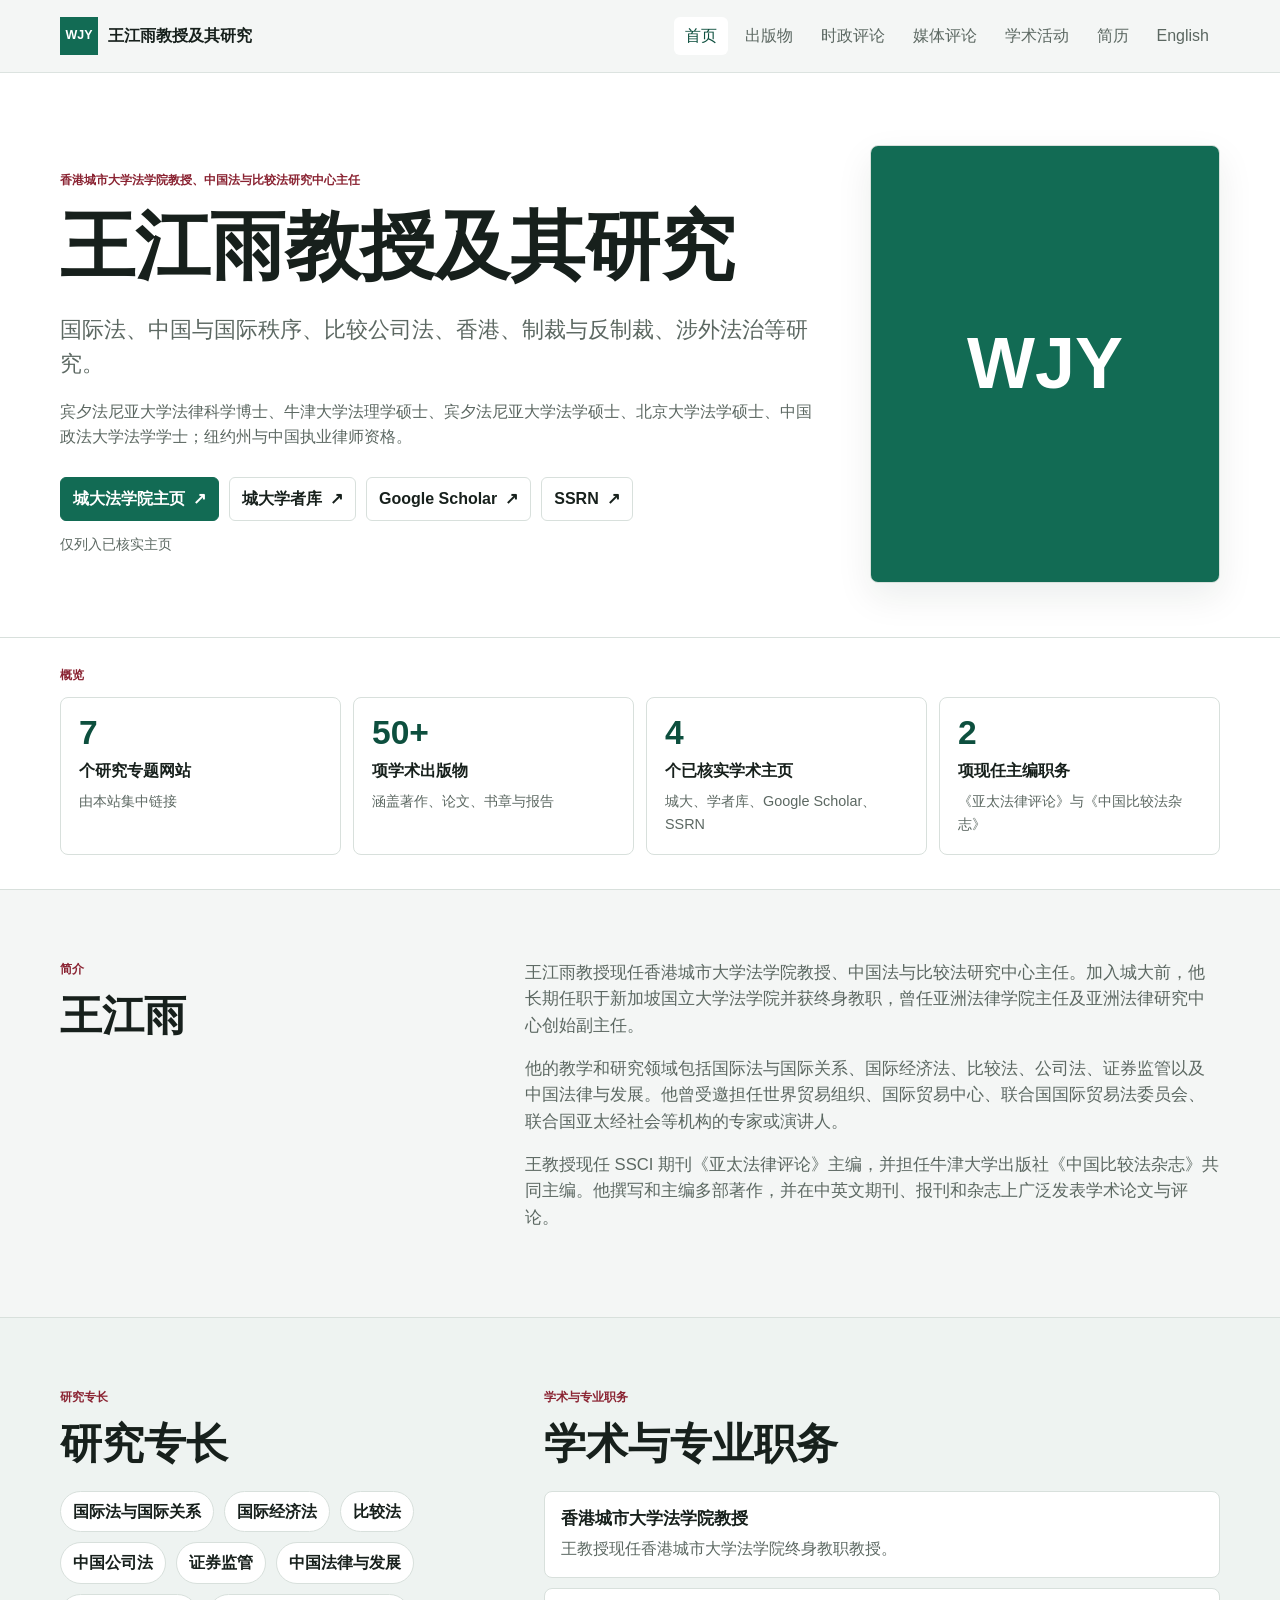
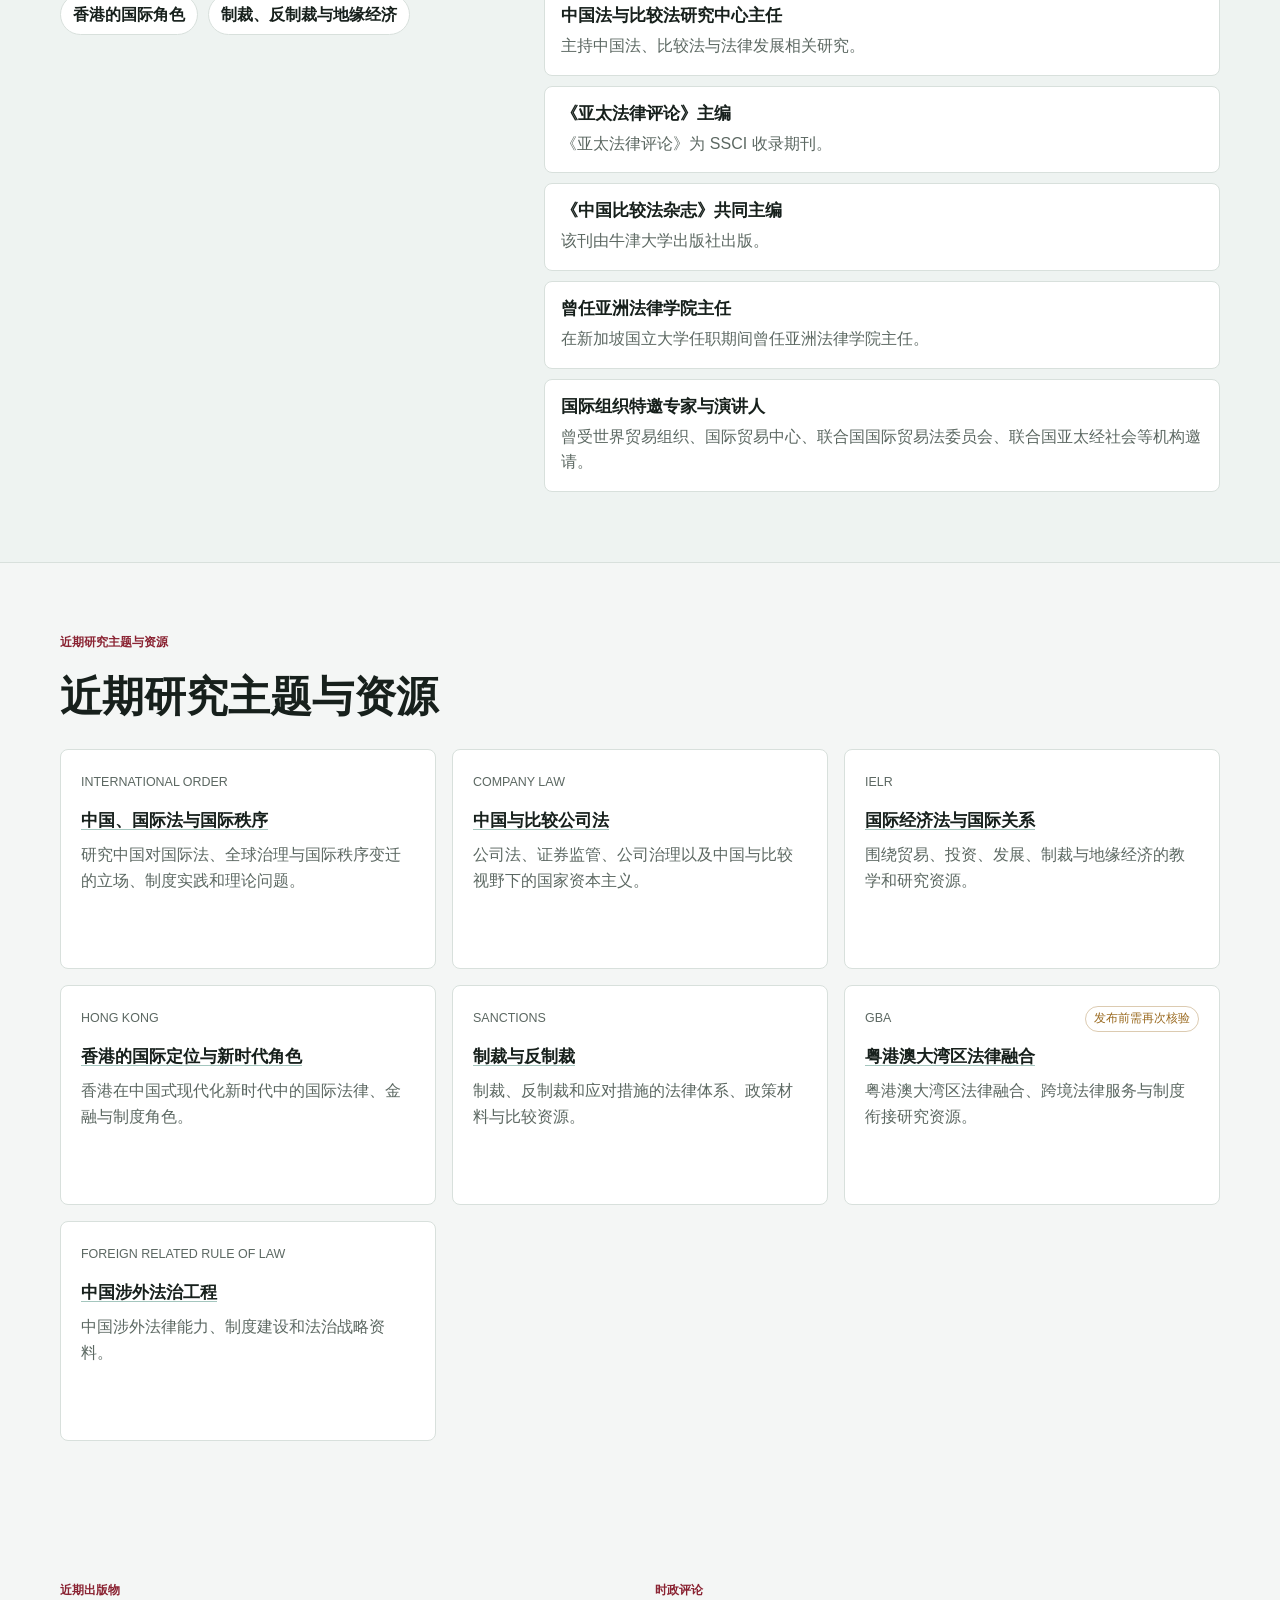
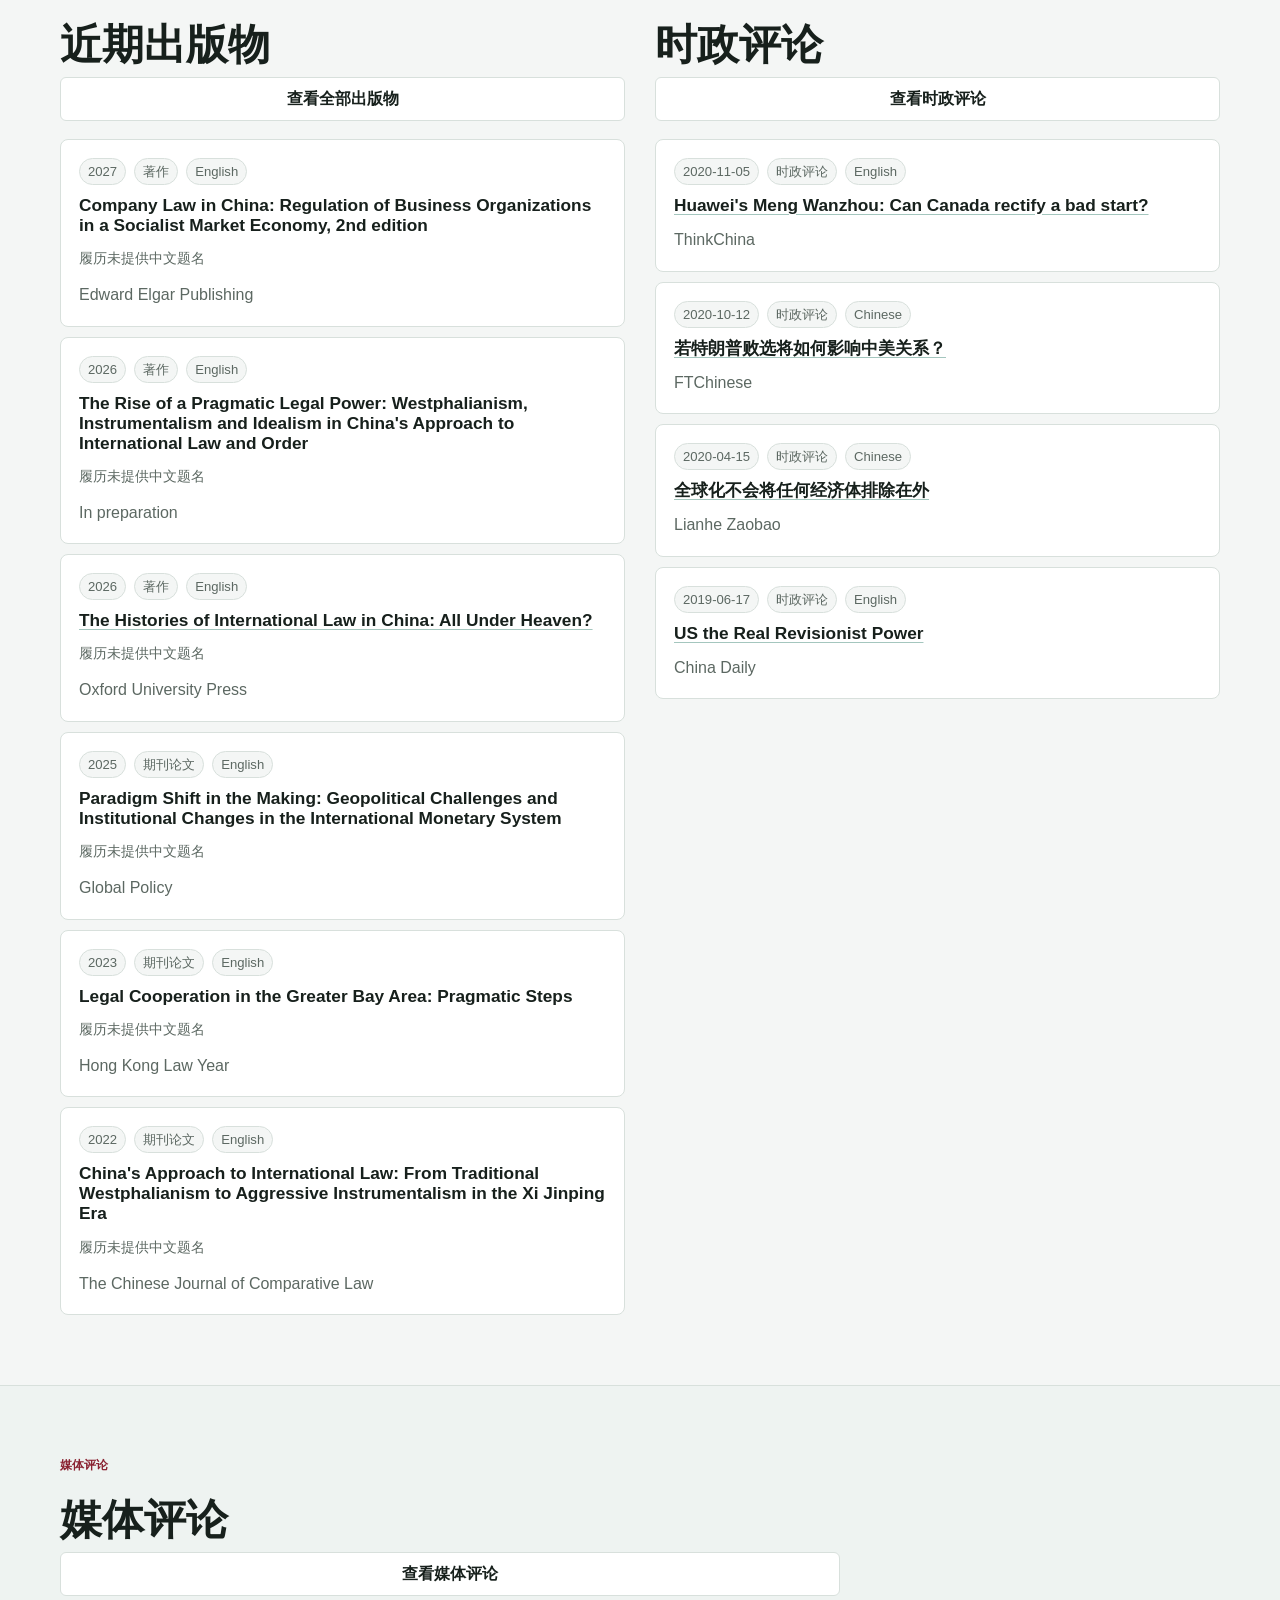
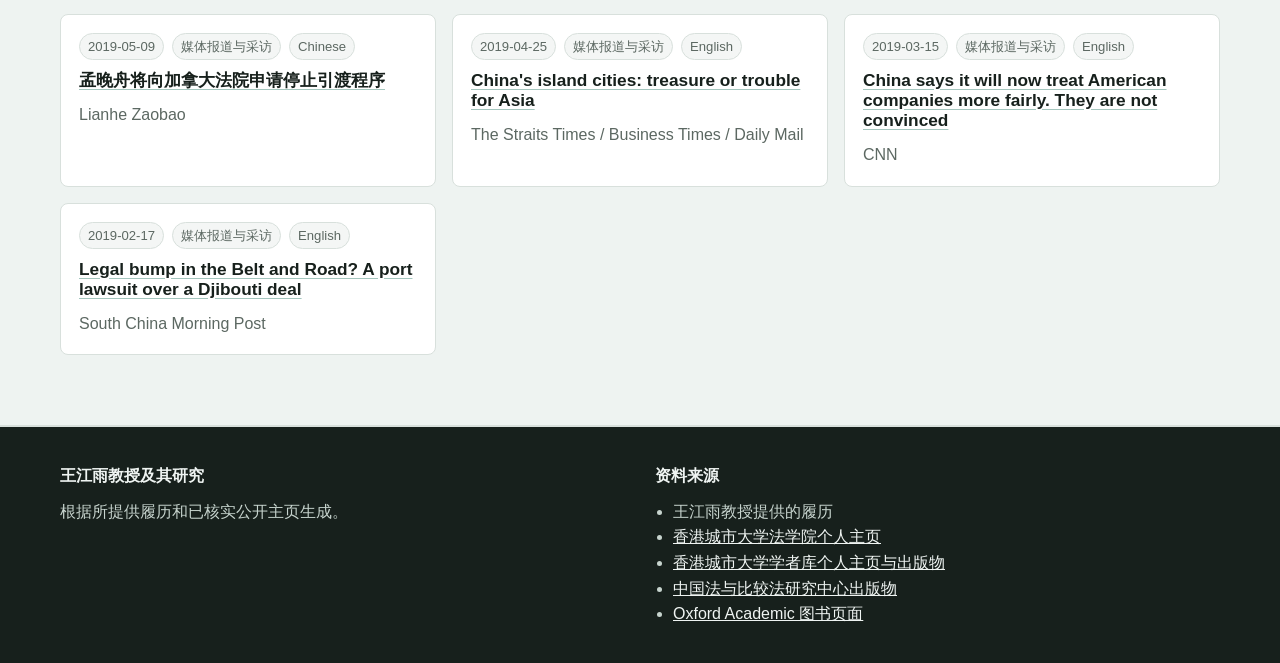
==== commit a13b981f: "Add CV section and pages" ====
--- a/zh/index.html
+++ b/zh/index.html
@@ -16,7 +16,7 @@
         <span class="brand-mark">WJY</span>
         <span>王江雨教授及其研究</span>
       </a>
-      <nav aria-label="Primary navigation"><a class="active" href="index.html">首页</a><a class="" href="publications.html">出版物</a><a class="" href="commentaries.html">时政评论</a><a class="" href="media.html">媒体评论</a><a class="" href="academic.html">学术活动</a><a class="" href="../index.html">English</a></nav>
+      <nav aria-label="Primary navigation"><a class="active" href="index.html">首页</a><a class="" href="publications.html">出版物</a><a class="" href="commentaries.html">时政评论</a><a class="" href="media.html">媒体评论</a><a class="" href="academic.html">学术活动</a><a class="" href="cv.html">简历</a><a class="" href="../index.html">English</a></nav>
     </div>
   </header>
   <main id="main">
--- a/assets/site.css
+++ b/assets/site.css
@@ -501,6 +501,81 @@
   color: #fff;
 }
 
+.cv-layout {
+  display: grid;
+  grid-template-columns: minmax(190px, 260px) minmax(0, 1fr);
+  align-items: start;
+  gap: 28px;
+}
+
+.cv-section-nav {
+  position: sticky;
+  top: 96px;
+  display: grid;
+  justify-content: stretch;
+  gap: 8px;
+}
+
+.cv-section-nav a {
+  display: block;
+  min-height: 0;
+  padding: 8px 10px;
+  border: 1px solid var(--line);
+  border-radius: 6px;
+  background: var(--surface);
+  color: var(--ink);
+  font-size: 0.92rem;
+  font-weight: 680;
+  text-decoration: none;
+}
+
+.cv-sections {
+  display: grid;
+  gap: 40px;
+}
+
+.cv-section {
+  scroll-margin-top: 96px;
+}
+
+.cv-item-list {
+  display: grid;
+  gap: 12px;
+}
+
+.cv-item {
+  padding: 18px;
+  border: 1px solid var(--line);
+  border-radius: 8px;
+  background: var(--surface);
+}
+
+.cv-meta {
+  display: flex;
+  flex-wrap: wrap;
+  gap: 8px;
+  margin-bottom: 10px;
+  color: var(--muted);
+  font-size: 0.82rem;
+}
+
+.cv-meta span {
+  border: 1px solid var(--line);
+  border-radius: 999px;
+  padding: 2px 8px;
+  background: var(--bg);
+}
+
+.cv-item ul {
+  margin: 12px 0 0;
+  padding-left: 20px;
+  color: var(--muted);
+}
+
+.cv-item li + li {
+  margin-top: 6px;
+}
+
 [hidden] {
   display: none !important;
 }
@@ -537,8 +612,14 @@
   .two-column,
   .split-sections,
   .detail-grid,
+  .cv-layout,
   .footer-grid {
     grid-template-columns: 1fr;
+  }
+
+  .cv-section-nav {
+    position: static;
+    grid-template-columns: repeat(2, minmax(0, 1fr));
   }
 
   .portrait-panel {
@@ -594,6 +675,17 @@
     padding-bottom: 4px;
   }
 
+  .cv-section-nav {
+    display: flex;
+    overflow-x: auto;
+    padding-bottom: 4px;
+  }
+
+  .cv-section-nav a {
+    flex: 0 0 auto;
+    white-space: nowrap;
+  }
+
   .filter-button {
     flex: 0 0 auto;
     white-space: nowrap;
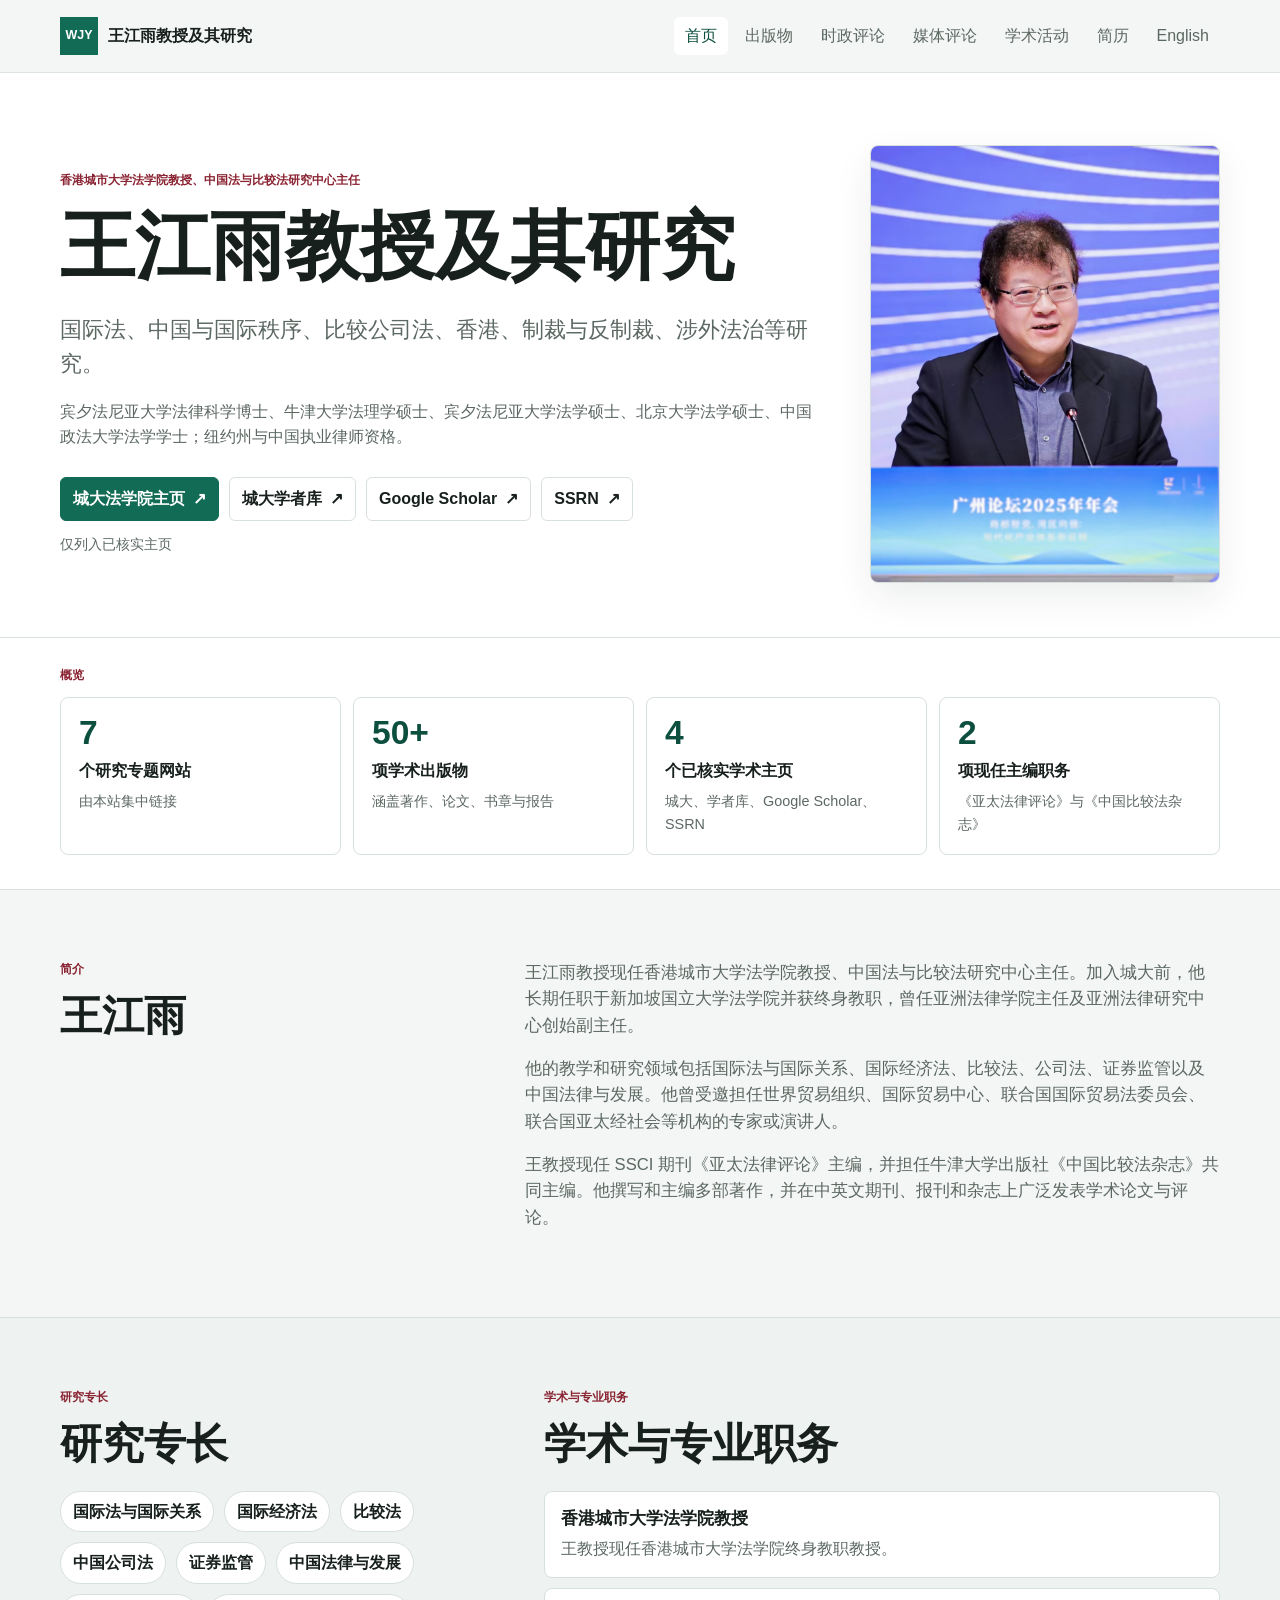
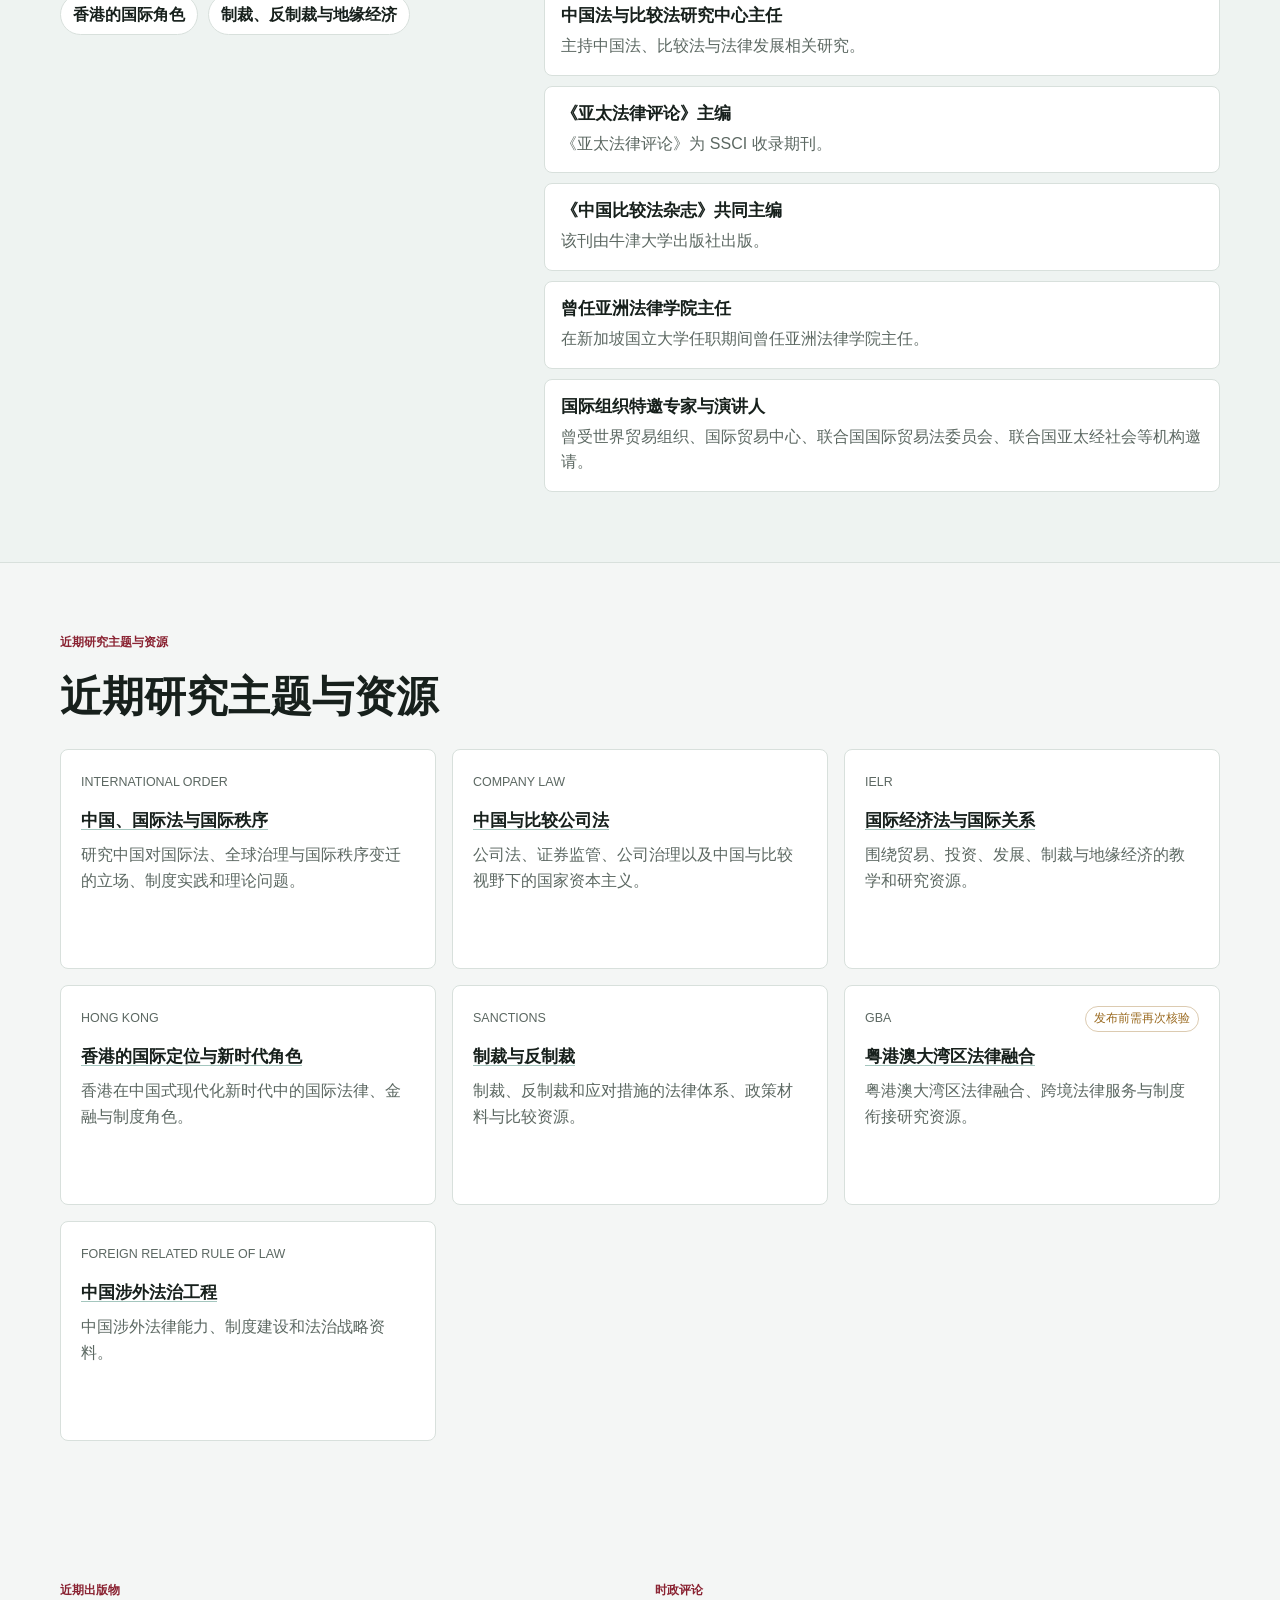
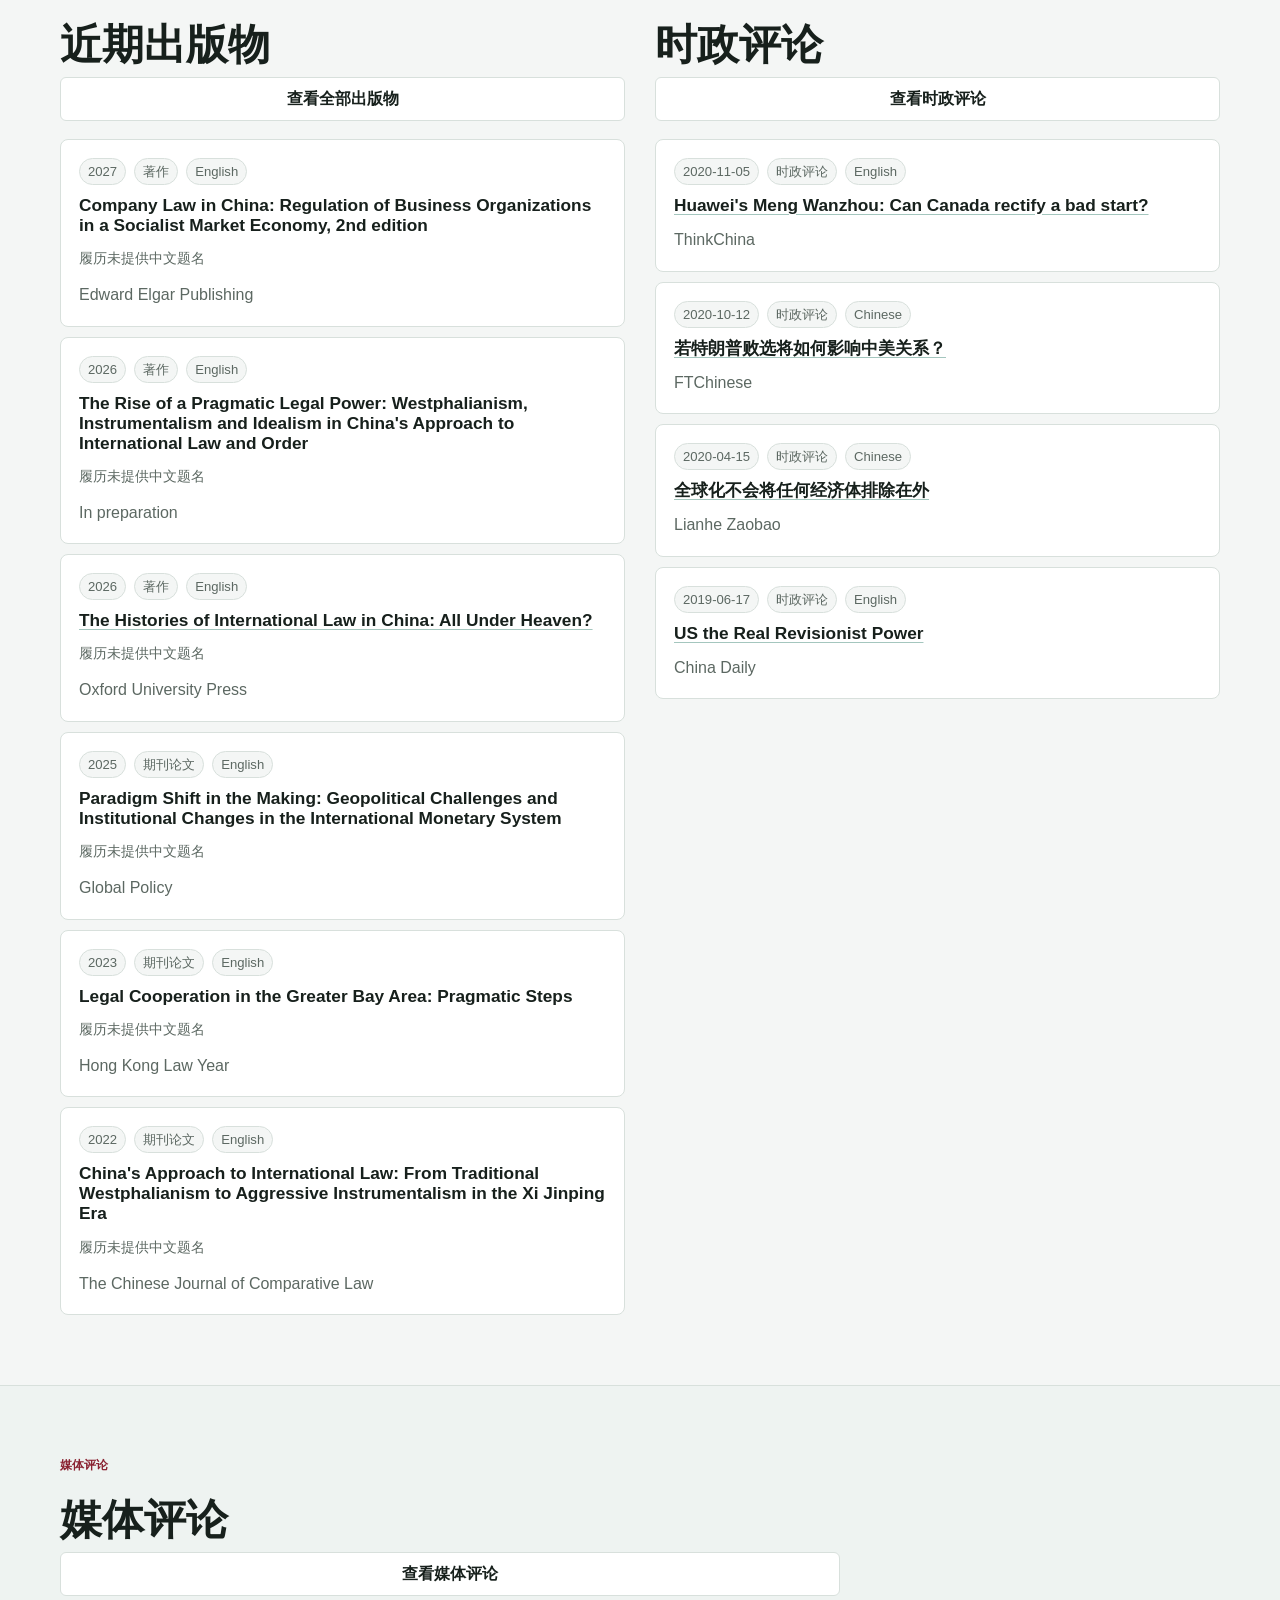
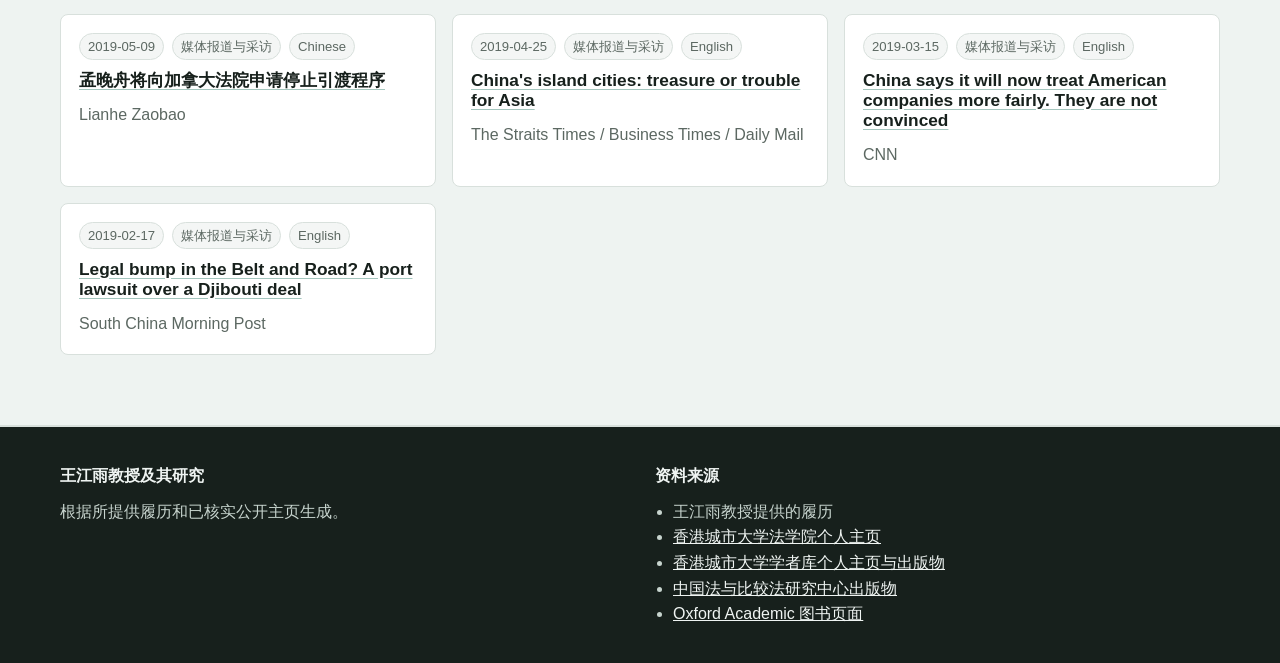
==== commit 7e5020d0: "Replace homepage portrait photo" ====
--- a/zh/index.html
+++ b/zh/index.html
@@ -45,7 +45,7 @@
         <p class="verified-note">仅列入已核实主页</p>
       </div>
       <aside class="portrait-panel" aria-label="王江雨教授">
-        <img src="https://scholars.cityu.edu.hk/files-asset/42718361/WJY_Passport_photo_small.jpeg?w=640&amp;f=jpg" alt="王江雨教授" onerror="this.style.display='none'; this.nextElementSibling.style.display='grid';">
+        <img src="../assets/wang-jiangyu-guangzhou-forum-2025.jpg" alt="王江雨教授" onerror="this.style.display='none'; this.nextElementSibling.style.display='grid';">
         <div class="portrait-fallback" aria-hidden="true">WJY</div>
       </aside>
     </div>
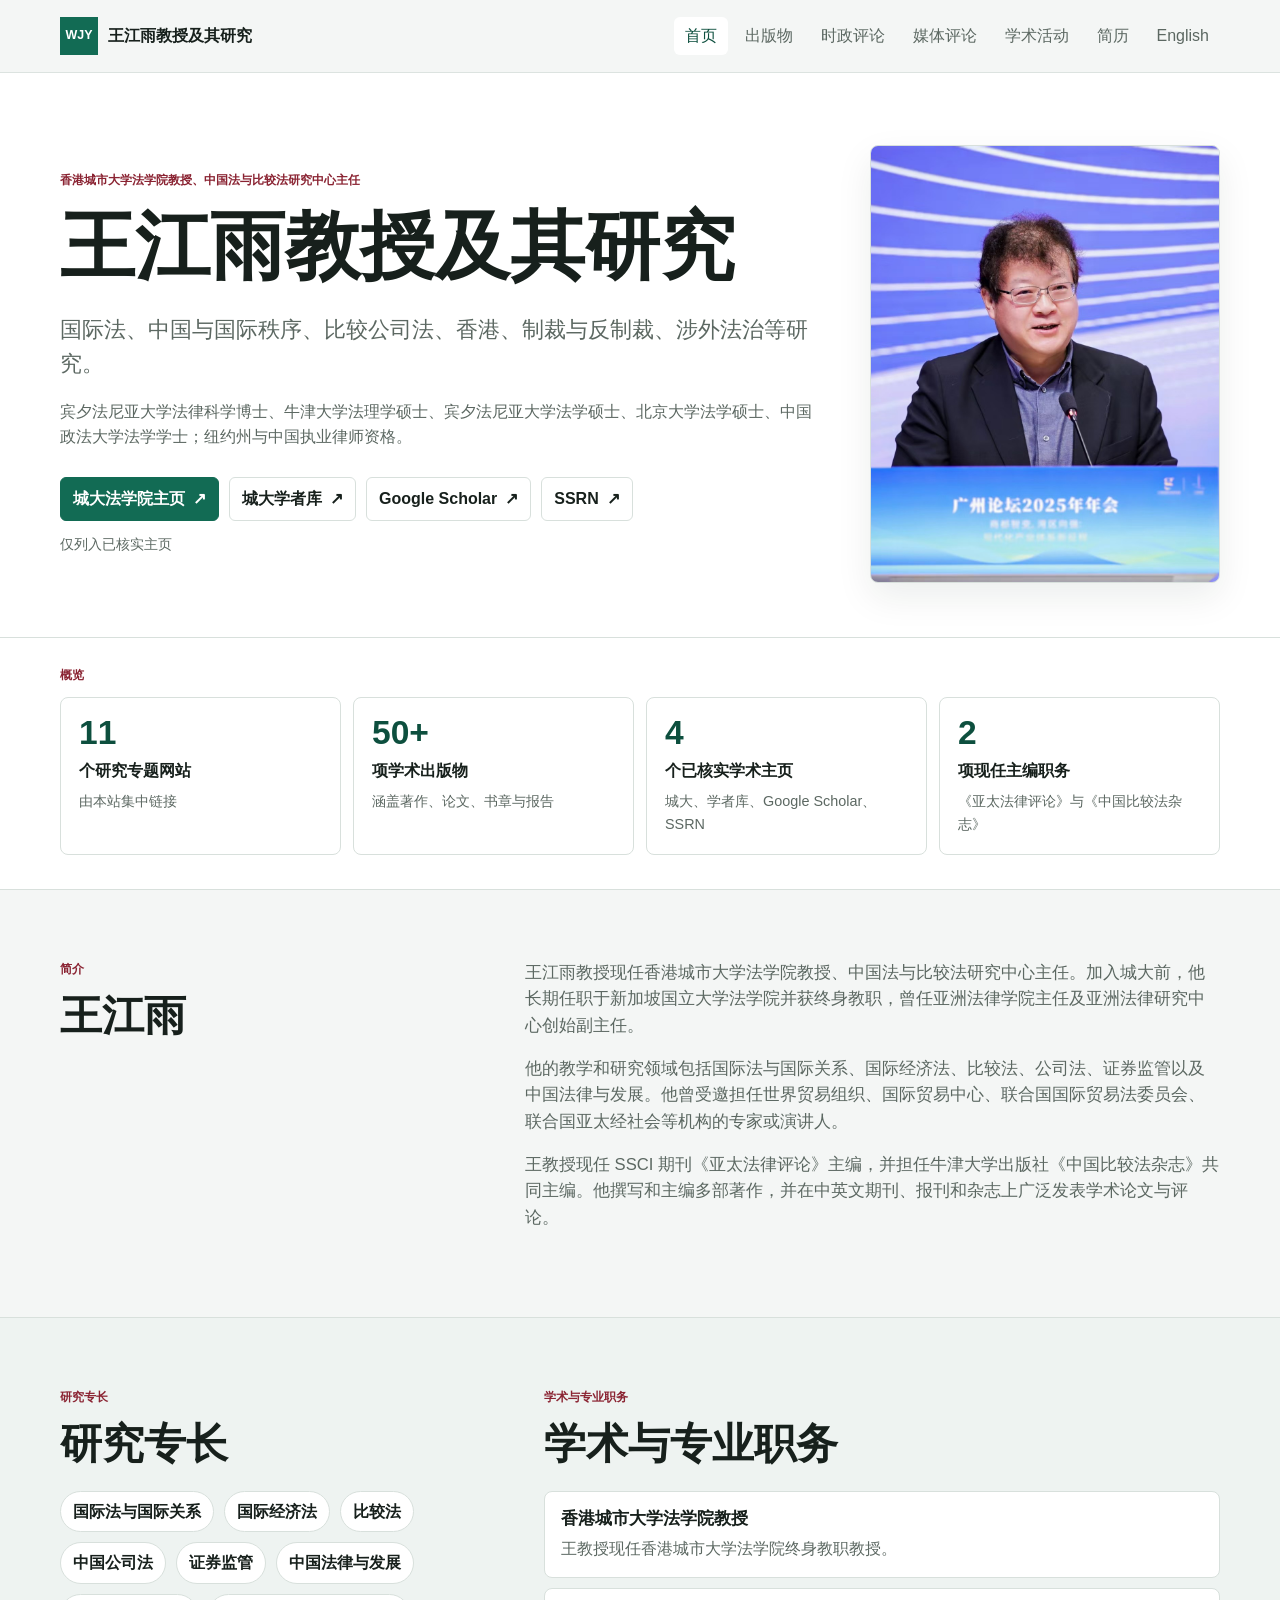
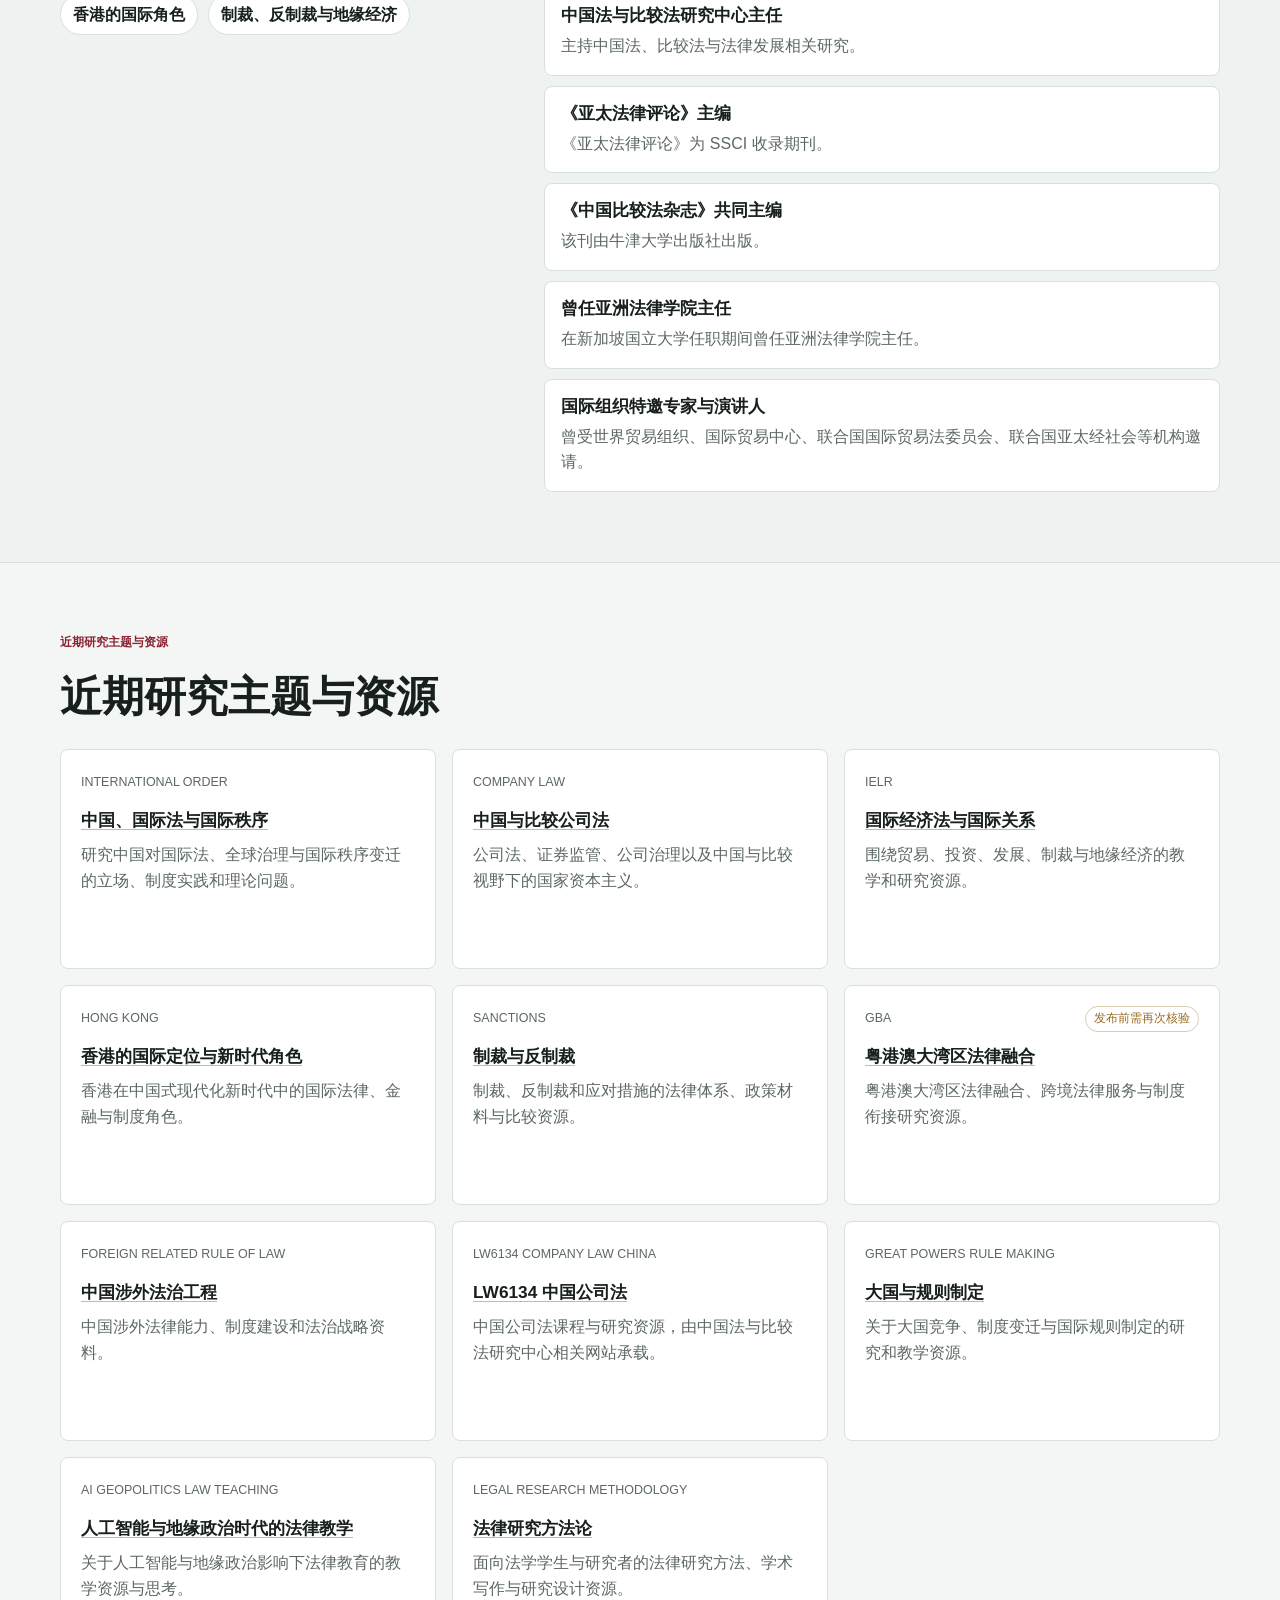
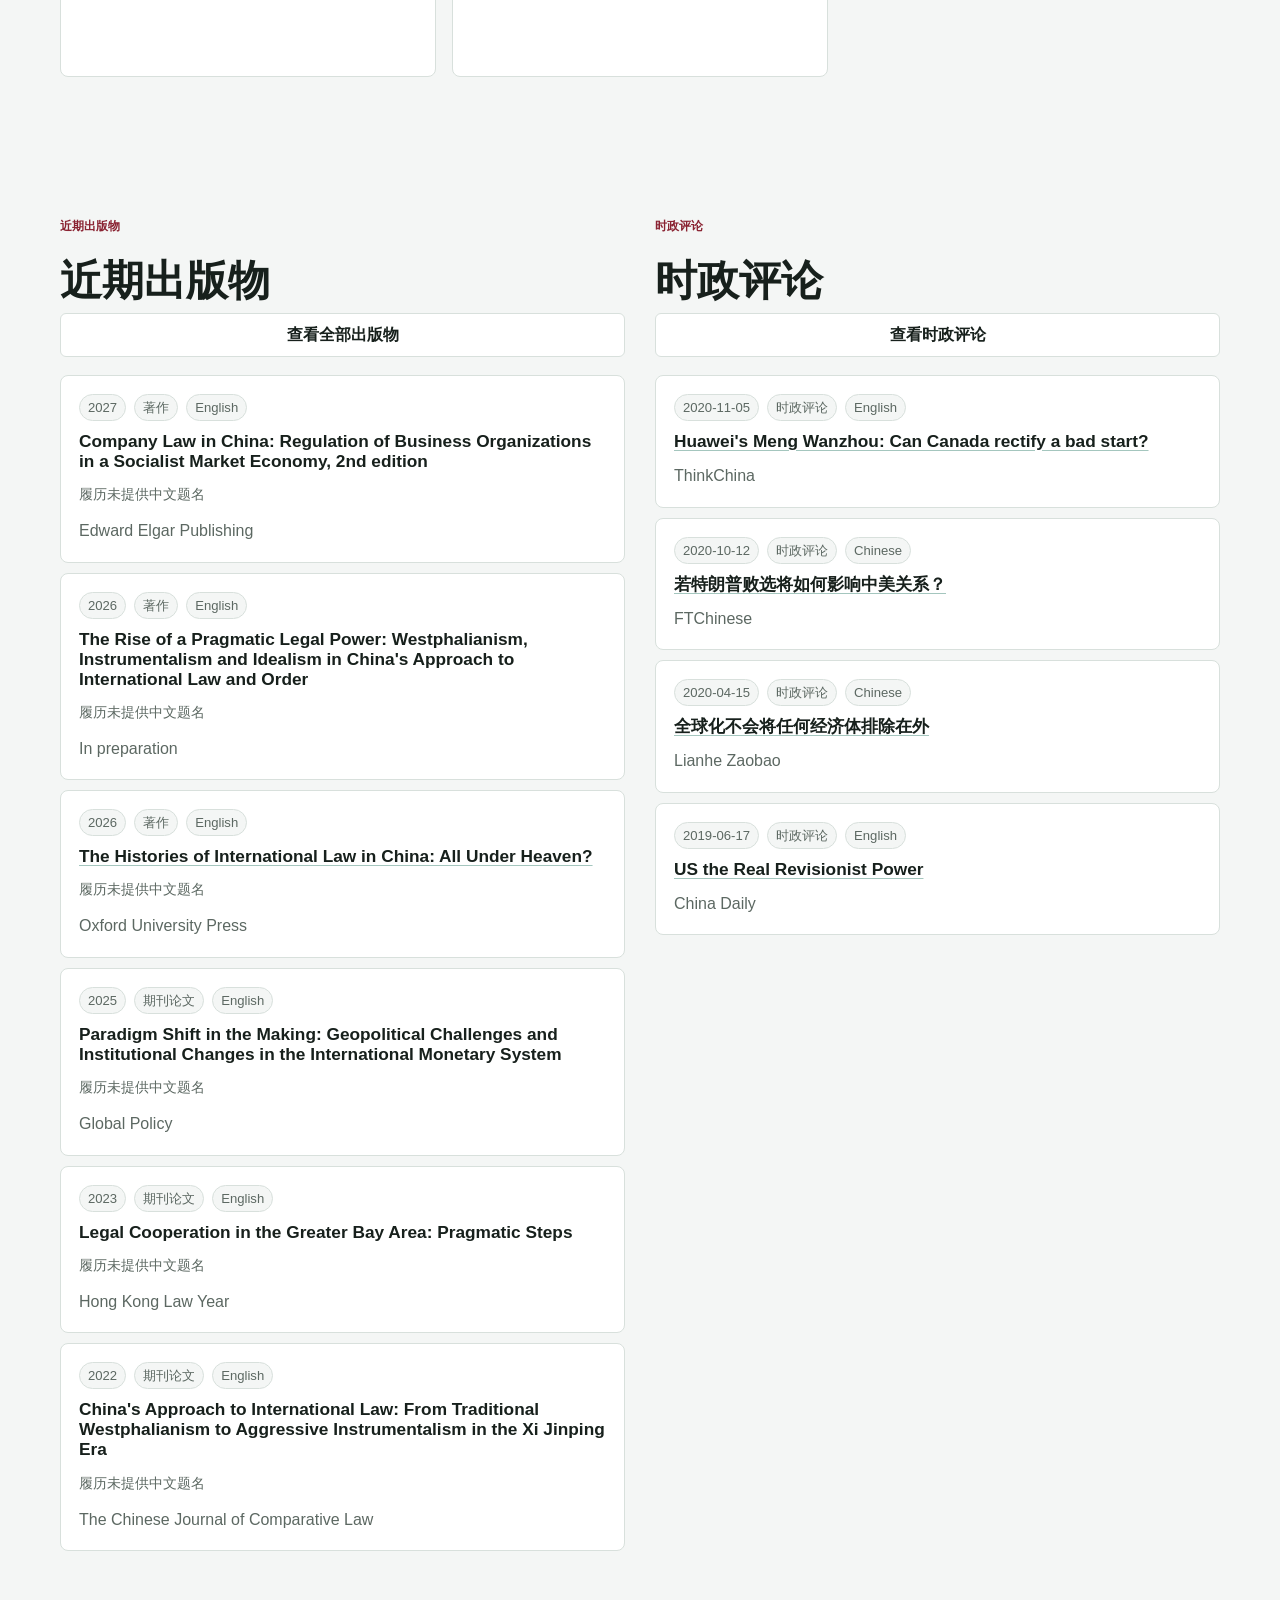
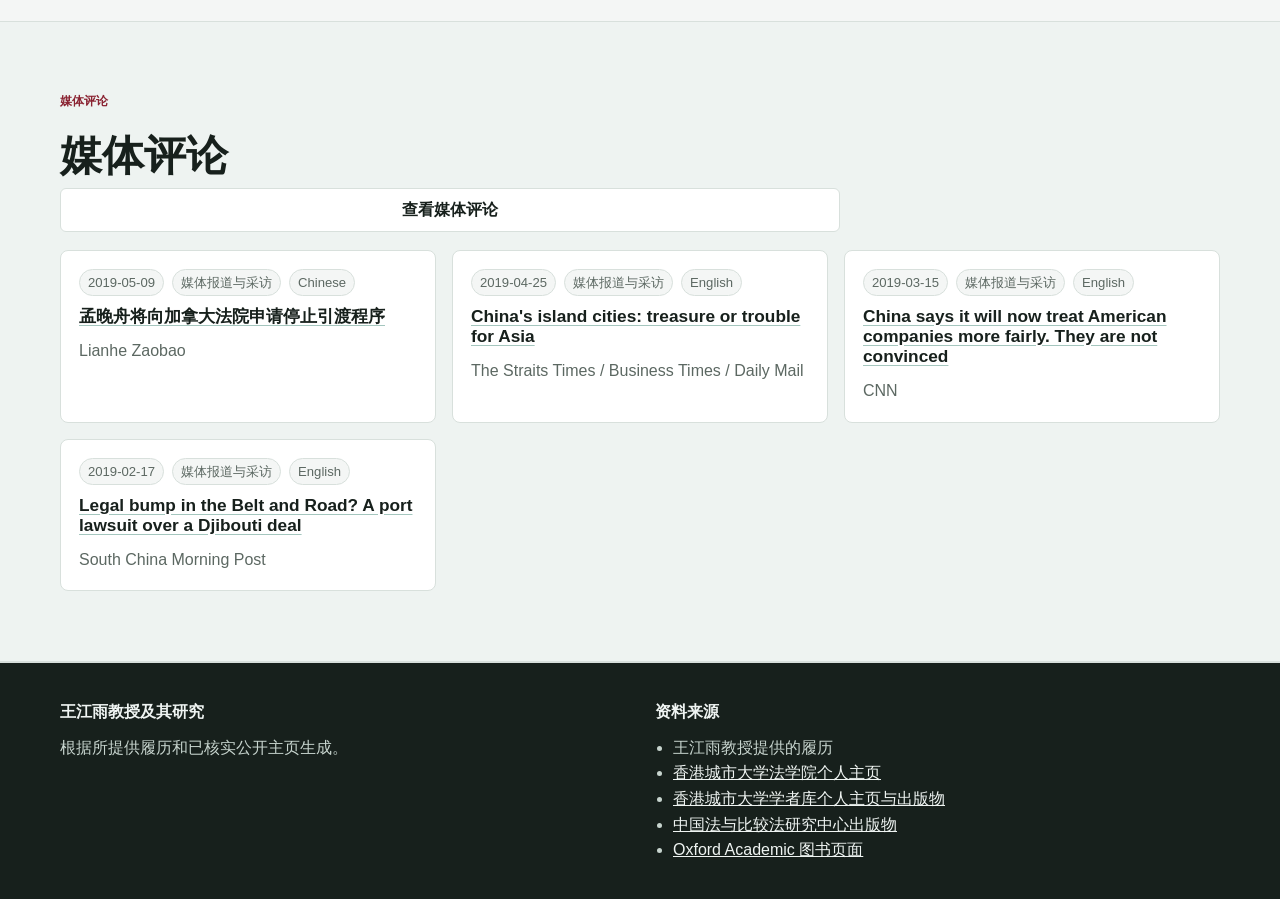
==== commit fce7b00b: "Add recent research topic links" ====
--- a/zh/index.html
+++ b/zh/index.html
@@ -56,7 +56,7 @@
       <p class="section-kicker">概览</p>
       <div class="metrics-grid" aria-label="概览">
     <article class="metric-card">
-          <strong>7</strong>
+          <strong>11</strong>
           <span>个研究专题网站</span>
           <p>由本站集中链接</p>
         </article><article class="metric-card">
@@ -135,35 +135,30 @@
     <article class="research-card">
           <div class="card-topline">
             <span>international order</span>
-            
           </div>
           <h3><a href="https://int.eastlaw.wang">中国、国际法与国际秩序</a></h3>
           <p>研究中国对国际法、全球治理与国际秩序变迁的立场、制度实践和理论问题。</p>
         </article><article class="research-card">
           <div class="card-topline">
             <span>company law</span>
-            
           </div>
           <h3><a href="https://gongsifa.eastlaw.wang">中国与比较公司法</a></h3>
           <p>公司法、证券监管、公司治理以及中国与比较视野下的国家资本主义。</p>
         </article><article class="research-card">
           <div class="card-topline">
             <span>ielr</span>
-            
           </div>
           <h3><a href="https://ielr.eastlaw.wang">国际经济法与国际关系</a></h3>
           <p>围绕贸易、投资、发展、制裁与地缘经济的教学和研究资源。</p>
         </article><article class="research-card">
           <div class="card-topline">
             <span>hong kong</span>
-            
           </div>
           <h3><a href="https://hk.eastlaw.wang">香港的国际定位与新时代角色</a></h3>
           <p>香港在中国式现代化新时代中的国际法律、金融与制度角色。</p>
         </article><article class="research-card">
           <div class="card-topline">
             <span>sanctions</span>
-            
           </div>
           <h3><a href="https://zhicai.eastlaw.wang">制裁与反制裁</a></h3>
           <p>制裁、反制裁和应对措施的法律体系、政策材料与比较资源。</p>
@@ -177,10 +172,33 @@
         </article><article class="research-card">
           <div class="card-topline">
             <span>foreign related rule of law</span>
-            
           </div>
           <h3><a href="https://shewai.eastlaw.wang">中国涉外法治工程</a></h3>
           <p>中国涉外法律能力、制度建设和法治战略资料。</p>
+        </article><article class="research-card">
+          <div class="card-topline">
+            <span>lw6134 company law china</span>
+          </div>
+          <h3><a href="https://cccl.eastlaw.wang">LW6134 中国公司法</a></h3>
+          <p>中国公司法课程与研究资源，由中国法与比较法研究中心相关网站承载。</p>
+        </article><article class="research-card">
+          <div class="card-topline">
+            <span>great powers rule making</span>
+          </div>
+          <h3><a href="https://rule.eastlaw.wang/">大国与规则制定</a></h3>
+          <p>关于大国竞争、制度变迁与国际规则制定的研究和教学资源。</p>
+        </article><article class="research-card">
+          <div class="card-topline">
+            <span>ai geopolitics law teaching</span>
+          </div>
+          <h3><a href="http://teaching.eastlaw.wang/">人工智能与地缘政治时代的法律教学</a></h3>
+          <p>关于人工智能与地缘政治影响下法律教育的教学资源与思考。</p>
+        </article><article class="research-card">
+          <div class="card-topline">
+            <span>legal research methodology</span>
+          </div>
+          <h3><a href="https://fangfa.eastlaw.wang">法律研究方法论</a></h3>
+          <p>面向法学学生与研究者的法律研究方法、学术写作与研究设计资源。</p>
         </article>
   </div>
     </div>
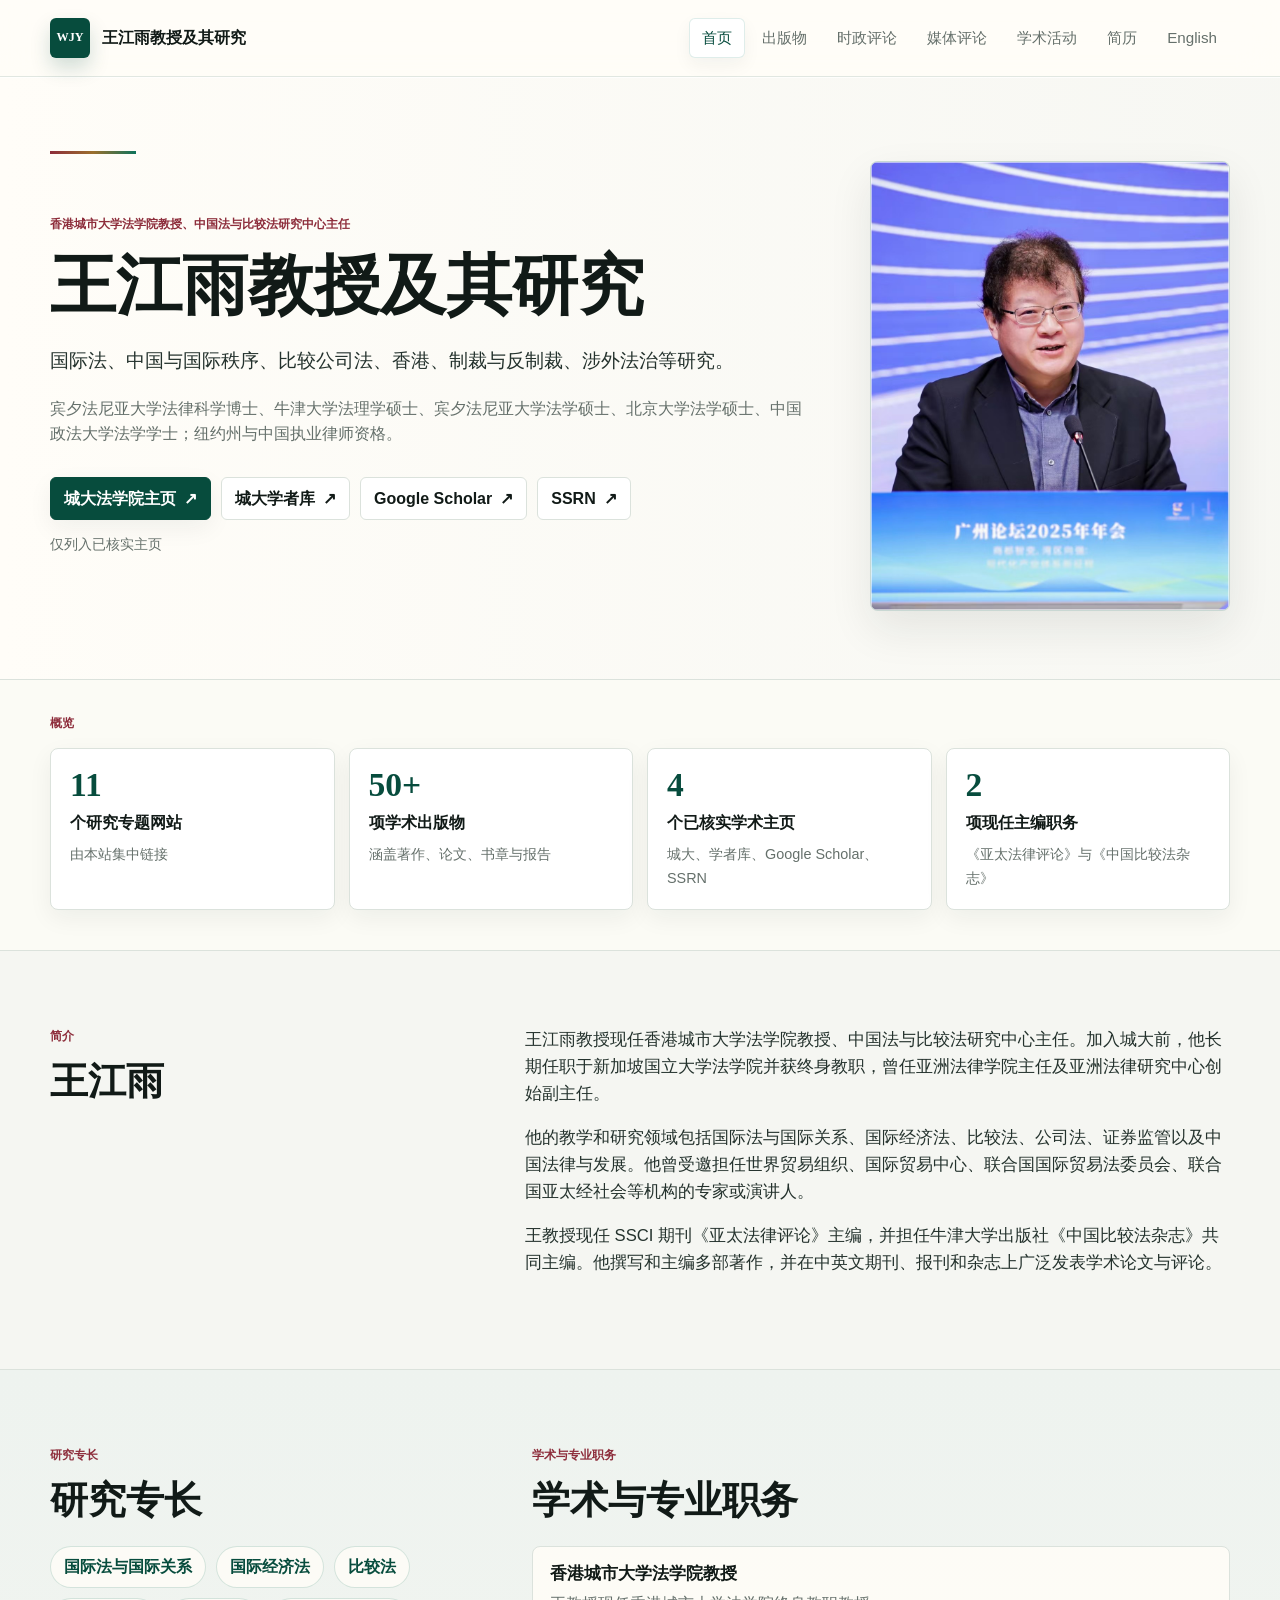
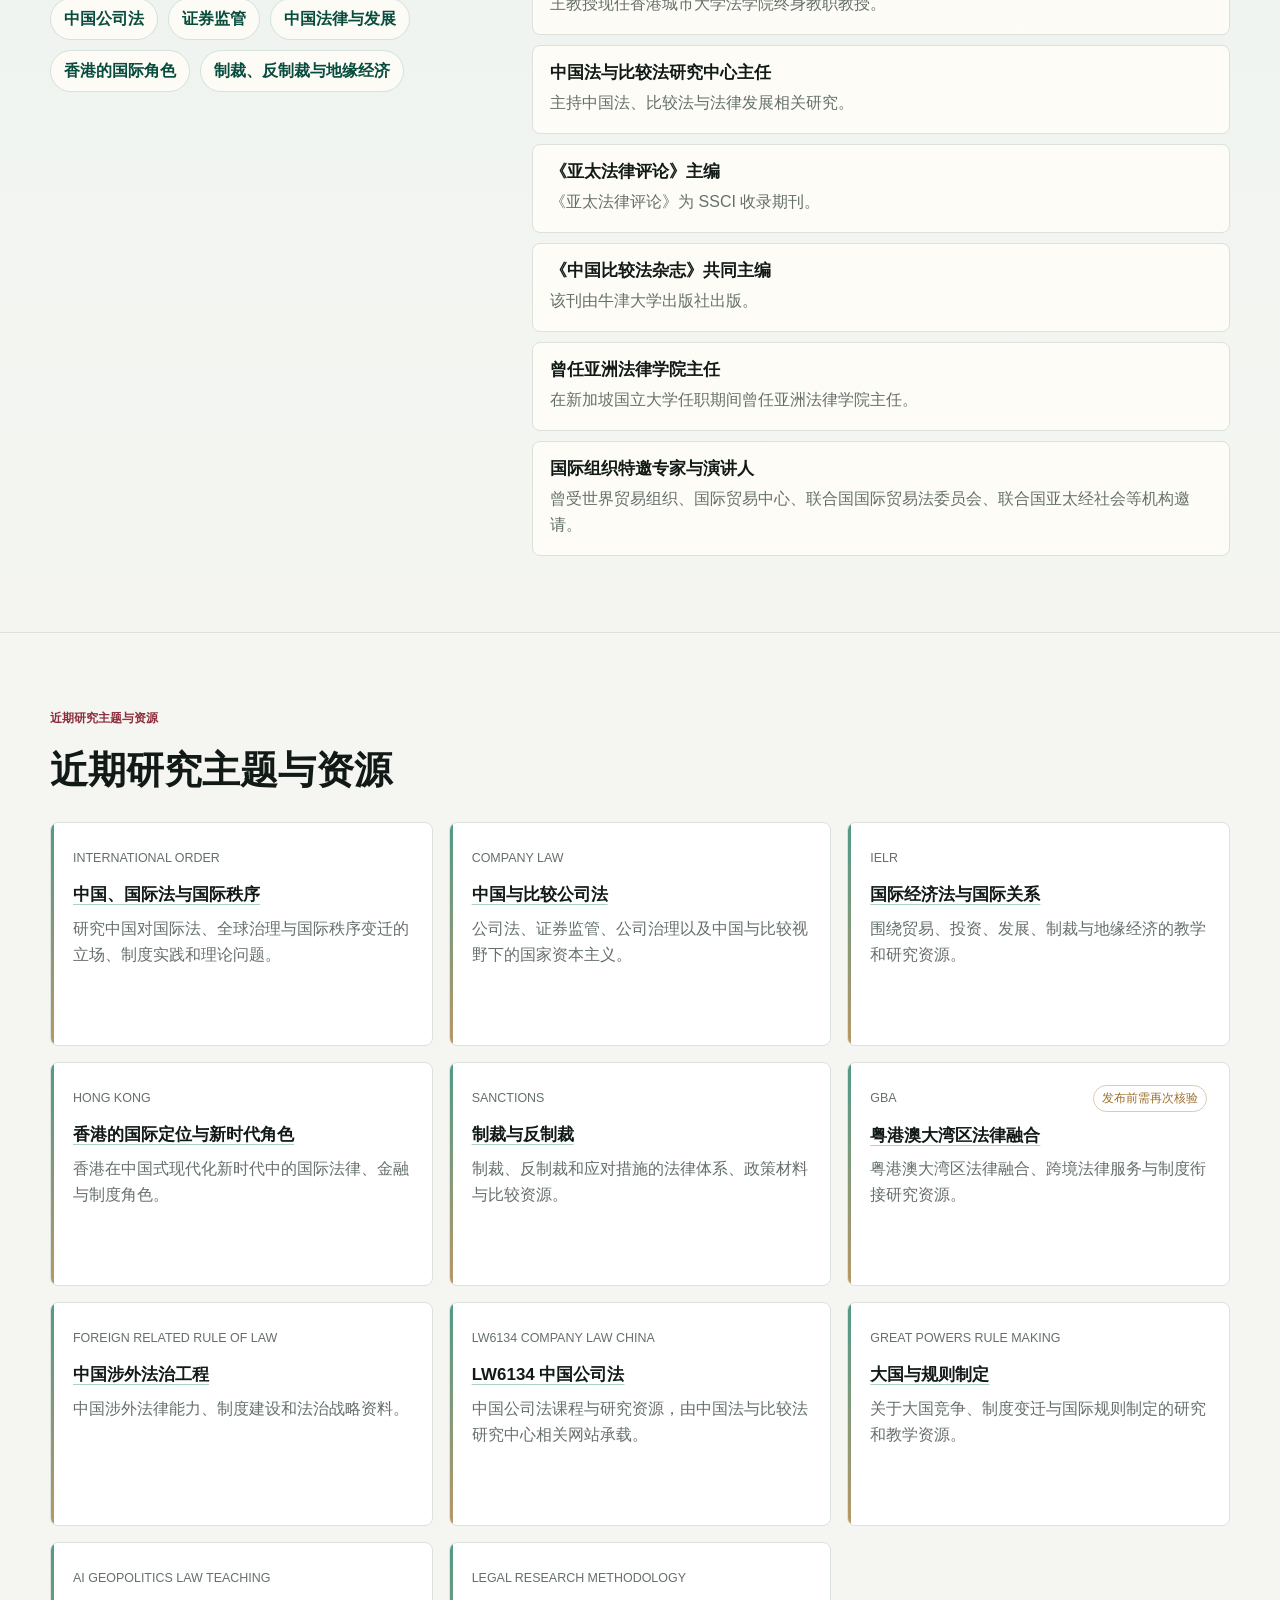
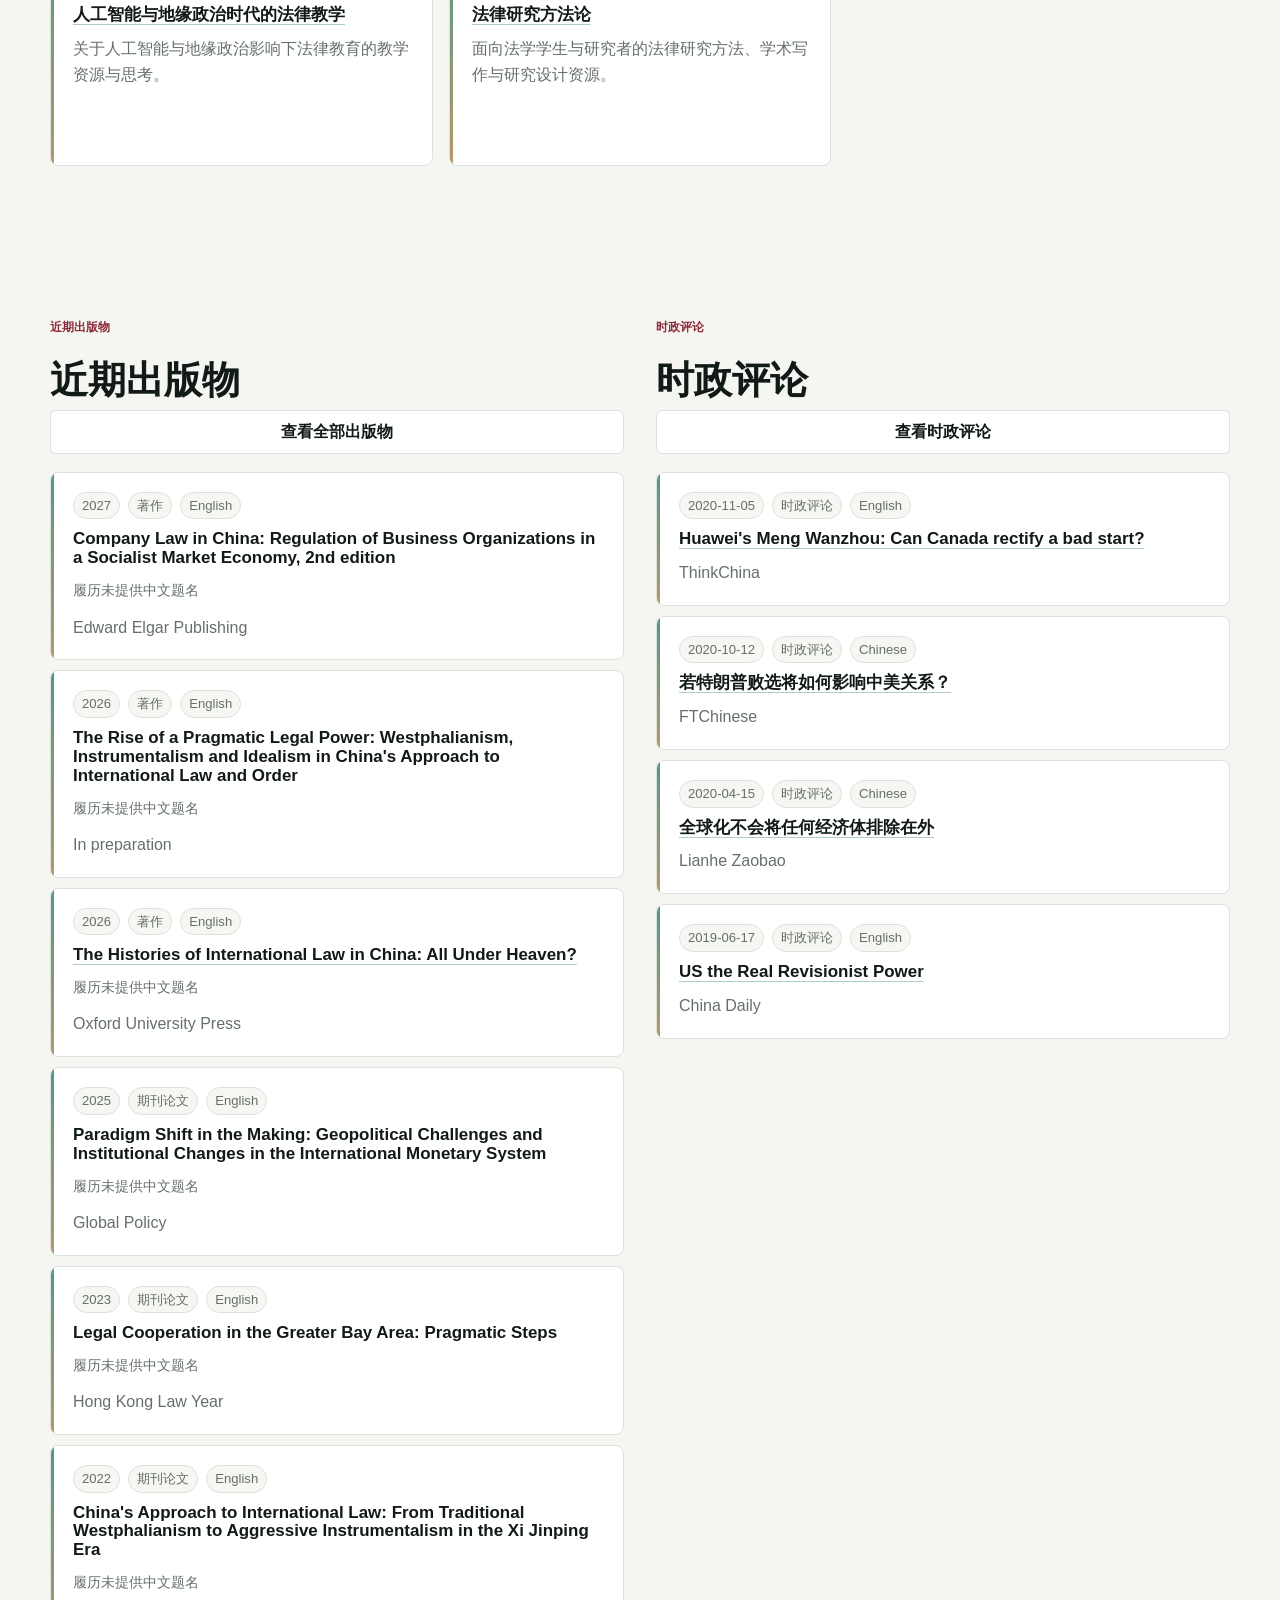
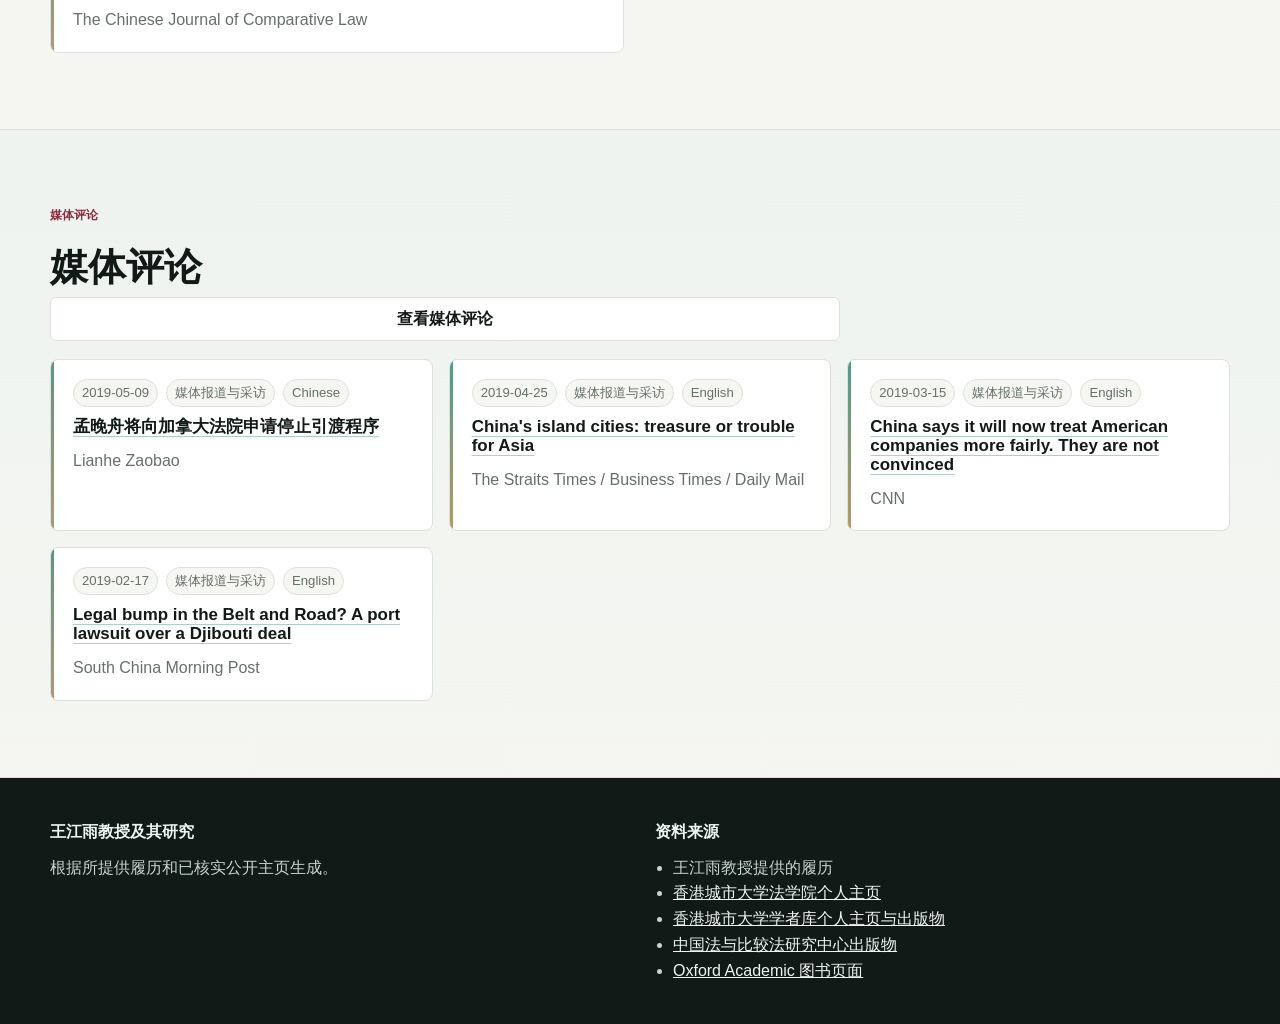
==== commit 46febf2a: "Modernize site design" ====
--- a/zh/index.html
+++ b/zh/index.html
@@ -5,6 +5,7 @@
   <meta name="viewport" content="width=device-width, initial-scale=1">
   <title>王江雨教授及其研究 | 王江雨教授及其研究</title>
   <meta name="description" content="国际法、中国与国际秩序、比较公司法、香港、制裁与反制裁、涉外法治等研究。">
+  <meta name="theme-color" content="#f7f5ef">
   <link rel="stylesheet" href="../assets/site.css">
   <script defer src="../assets/site.js"></script>
 </head>
@@ -21,13 +22,14 @@
   </header>
   <main id="main">
   <section class="hero">
-    <div class="wrap hero-grid">
-      <div class="hero-copy">
-        <p class="eyebrow">香港城市大学法学院教授、中国法与比较法研究中心主任</p>
-        <h1>王江雨教授及其研究</h1>
-        <p class="lead">国际法、中国与国际秩序、比较公司法、香港、制裁与反制裁、涉外法治等研究。</p>
-        <p class="credentials">宾夕法尼亚大学法律科学博士、牛津大学法理学硕士、宾夕法尼亚大学法学硕士、北京大学法学硕士、中国政法大学法学学士；纽约州与中国执业律师资格。</p>
-        <div class="profile-links" aria-label="学术主页">
+    <div class="wrap hero-shell">
+      <div class="hero-grid">
+        <div class="hero-copy">
+          <p class="eyebrow">香港城市大学法学院教授、中国法与比较法研究中心主任</p>
+          <h1>王江雨教授及其研究</h1>
+          <p class="lead">国际法、中国与国际秩序、比较公司法、香港、制裁与反制裁、涉外法治等研究。</p>
+          <p class="credentials">宾夕法尼亚大学法律科学博士、牛津大学法理学硕士、宾夕法尼亚大学法学硕士、北京大学法学硕士、中国政法大学法学学士；纽约州与中国执业律师资格。</p>
+          <div class="profile-links" aria-label="学术主页">
     <a class="profile-link" href="https://www.cityu.edu.hk/slw/about-the-school/our-people/professor/professor-wang-jiangyu">
           <span>城大法学院主页</span>
           <span aria-hidden="true">↗</span>
@@ -42,12 +44,13 @@
           <span aria-hidden="true">↗</span>
         </a>
   </div>
-        <p class="verified-note">仅列入已核实主页</p>
-      </div>
-      <aside class="portrait-panel" aria-label="王江雨教授">
-        <img src="../assets/wang-jiangyu-guangzhou-forum-2025.jpg" alt="王江雨教授" onerror="this.style.display='none'; this.nextElementSibling.style.display='grid';">
-        <div class="portrait-fallback" aria-hidden="true">WJY</div>
-      </aside>
+          <p class="verified-note">仅列入已核实主页</p>
+        </div>
+        <aside class="portrait-panel" aria-label="王江雨教授">
+          <img src="../assets/wang-jiangyu-guangzhou-forum-2025.jpg" alt="王江雨教授" onerror="this.style.display='none'; this.nextElementSibling.style.display='grid';">
+          <div class="portrait-fallback" aria-hidden="true">WJY</div>
+        </aside>
+      </div>
     </div>
   </section>
 
--- a/assets/site.css
+++ b/assets/site.css
@@ -1,15 +1,22 @@
 :root {
-  --bg: #f4f6f5;
-  --surface: #ffffff;
-  --surface-muted: #eef3f1;
-  --ink: #17201c;
-  --muted: #5c6862;
-  --line: #d8e0dc;
-  --green: #126b54;
-  --green-dark: #0d4f3e;
-  --red: #8a2332;
-  --gold: #9a6a20;
-  --shadow: 0 14px 36px rgba(16, 32, 28, 0.08);
+  --bg: #f5f6f2;
+  --surface: #fffdf8;
+  --surface-muted: #eef3ef;
+  --surface-raised: #ffffff;
+  --ink: #111a17;
+  --ink-soft: #24322d;
+  --muted: #65706b;
+  --line: #dbe2dc;
+  --line-strong: #c6d0c8;
+  --green: #0d725b;
+  --green-dark: #074c3d;
+  --accent: #8d2d3b;
+  --gold: #9b6f2d;
+  --blue: #283d62;
+  --shadow-soft: 0 18px 44px rgba(25, 38, 33, 0.09);
+  --shadow-subtle: 0 8px 24px rgba(25, 38, 33, 0.06);
+  --radius-sm: 6px;
+  --radius-md: 8px;
   color-scheme: light;
 }
 
@@ -23,19 +30,35 @@
 
 body {
   margin: 0;
-  background: var(--bg);
+  background:
+    linear-gradient(180deg, rgba(255, 253, 248, 0.9) 0, rgba(245, 246, 242, 0) 320px),
+    var(--bg);
   color: var(--ink);
   font-family: "Inter", "Segoe UI", "Noto Sans SC", "Microsoft YaHei", Arial, sans-serif;
   font-size: 16px;
-  line-height: 1.6;
+  line-height: 1.62;
+  text-rendering: optimizeLegibility;
+  -webkit-font-smoothing: antialiased;
 }
 
 a {
   color: inherit;
+  transition:
+    color 160ms ease,
+    border-color 160ms ease,
+    background-color 160ms ease,
+    box-shadow 160ms ease,
+    transform 160ms ease;
 }
 
 a:hover {
   color: var(--green);
+}
+
+a:focus-visible,
+button:focus-visible {
+  outline: 3px solid rgba(13, 114, 91, 0.26);
+  outline-offset: 3px;
 }
 
 img {
@@ -44,7 +67,7 @@
 }
 
 .wrap {
-  width: min(1160px, calc(100% - 40px));
+  width: min(1180px, calc(100% - 48px));
   margin: 0 auto;
 }
 
@@ -52,10 +75,11 @@
   position: absolute;
   left: 16px;
   top: -48px;
+  z-index: 20;
+  border-radius: var(--radius-sm);
   background: var(--ink);
   color: #fff;
   padding: 8px 12px;
-  z-index: 20;
 }
 
 .skip-link:focus {
@@ -66,82 +90,114 @@
   position: sticky;
   top: 0;
   z-index: 10;
-  border-bottom: 1px solid rgba(216, 224, 220, 0.86);
-  background: rgba(244, 246, 245, 0.96);
-  backdrop-filter: blur(10px);
+  border-bottom: 1px solid rgba(219, 226, 220, 0.82);
+  background: rgba(255, 253, 248, 0.9);
+  backdrop-filter: blur(18px);
+  box-shadow: 0 1px 0 rgba(255, 255, 255, 0.72);
 }
 
 .header-inner {
   display: flex;
-  min-height: 72px;
+  min-height: 76px;
   align-items: center;
   justify-content: space-between;
-  gap: 18px;
+  gap: 24px;
 }
 
 .brand {
   display: inline-flex;
   align-items: center;
-  gap: 10px;
+  gap: 12px;
+  color: var(--ink);
   font-weight: 760;
   text-decoration: none;
 }
 
+.brand:hover {
+  color: var(--green-dark);
+}
+
 .brand-mark {
   display: grid;
-  width: 38px;
-  height: 38px;
+  width: 40px;
+  height: 40px;
   place-items: center;
-  border: 1px solid var(--green);
-  background: var(--green);
+  border: 1px solid rgba(7, 76, 61, 0.12);
+  border-radius: var(--radius-sm);
+  background: var(--green-dark);
   color: #fff;
-  font-size: 0.78rem;
+  font-family: Georgia, "Times New Roman", serif;
+  font-size: 0.76rem;
+  font-weight: 700;
+  box-shadow: 0 10px 20px rgba(7, 76, 61, 0.18);
 }
 
 nav {
   display: flex;
   flex-wrap: wrap;
   justify-content: flex-end;
-  gap: 6px;
+  gap: 4px;
 }
 
 nav a {
-  min-height: 36px;
-  padding: 6px 11px;
-  border-radius: 6px;
-  color: var(--muted);
+  min-height: 38px;
+  padding: 7px 12px;
+  border: 1px solid transparent;
+  border-radius: var(--radius-sm);
+  color: var(--muted);
+  font-size: 0.95rem;
   text-decoration: none;
 }
 
 nav a.active,
 nav a:hover {
-  background: var(--surface);
+  border-color: rgba(13, 114, 91, 0.13);
+  background: var(--surface-raised);
   color: var(--green-dark);
+  box-shadow: 0 7px 18px rgba(25, 38, 33, 0.05);
 }
 
 .hero {
-  padding: 72px 0 54px;
-  background: var(--surface);
+  padding: 74px 0 58px;
   border-bottom: 1px solid var(--line);
+  background:
+    linear-gradient(90deg, rgba(255, 253, 248, 0.98), rgba(245, 246, 242, 0.82)),
+    var(--surface);
+}
+
+.hero-shell {
+  position: relative;
+  padding-block: 10px;
+}
+
+.hero-shell::before {
+  position: absolute;
+  top: 0;
+  left: 0;
+  width: 86px;
+  height: 3px;
+  background: linear-gradient(90deg, var(--accent), var(--gold), var(--green));
+  content: "";
 }
 
 .hero-grid {
   display: grid;
-  grid-template-columns: minmax(0, 1fr) minmax(240px, 350px);
+  grid-template-columns: minmax(0, 1fr) minmax(260px, 360px);
   align-items: center;
-  gap: 48px;
+  gap: 58px;
 }
 
 .hero-copy {
-  max-width: 780px;
+  max-width: 800px;
 }
 
 .eyebrow,
 .section-kicker {
-  margin: 0 0 12px;
-  color: var(--red);
-  font-size: 0.78rem;
-  font-weight: 760;
+  margin: 0 0 14px;
+  color: var(--accent);
+  font-size: 0.76rem;
+  font-weight: 800;
+  letter-spacing: 0;
   text-transform: uppercase;
 }
 
@@ -149,44 +205,49 @@
 h2,
 h3 {
   margin: 0;
-  line-height: 1.16;
+  color: var(--ink);
+  letter-spacing: 0;
+  line-height: 1.12;
 }
 
 h1 {
-  max-width: 880px;
-  font-size: clamp(2.35rem, 7vw, 4.7rem);
-  font-weight: 820;
+  max-width: 900px;
+  font-family: Georgia, "Times New Roman", "Noto Serif SC", serif;
+  font-size: 4.15rem;
+  font-weight: 700;
 }
 
 h2 {
-  font-size: clamp(1.65rem, 3.5vw, 2.6rem);
-  font-weight: 780;
+  font-family: Georgia, "Times New Roman", "Noto Serif SC", serif;
+  font-size: 2.35rem;
+  font-weight: 700;
 }
 
 h3 {
-  font-size: 1.08rem;
+  font-size: 1.06rem;
   font-weight: 760;
 }
 
 .lead {
   max-width: 760px;
   margin: 22px 0 0;
-  color: var(--muted);
-  font-size: clamp(1.06rem, 2vw, 1.35rem);
+  color: var(--ink-soft);
+  font-size: 1.18rem;
+  line-height: 1.72;
 }
 
 .credentials {
   max-width: 780px;
   margin: 18px 0 0;
   color: var(--muted);
-  font-size: 0.97rem;
+  font-size: 0.98rem;
 }
 
 .profile-links {
   display: flex;
   flex-wrap: wrap;
   gap: 10px;
-  margin: 28px 0 0;
+  margin: 30px 0 0;
 }
 
 .profile-link,
@@ -198,27 +259,35 @@
   justify-content: center;
   gap: 8px;
   border: 1px solid var(--line);
-  border-radius: 6px;
-  background: var(--surface);
+  border-radius: var(--radius-sm);
+  background: var(--surface-raised);
   color: var(--ink);
   font: inherit;
-  font-weight: 680;
+  font-weight: 700;
   text-decoration: none;
+  box-shadow: 0 1px 0 rgba(255, 255, 255, 0.8) inset;
 }
 
 .profile-link,
 .button-link {
-  padding: 8px 12px;
+  padding: 8px 13px;
 }
 
 .profile-link:first-child {
-  border-color: var(--green);
-  background: var(--green);
+  border-color: var(--green-dark);
+  background: var(--green-dark);
   color: #fff;
+  box-shadow: var(--shadow-subtle);
+}
+
+.profile-link:hover,
+.button-link:hover,
+.file-link:hover {
+  transform: translateY(-1px);
 }
 
 .verified-note {
-  margin: 12px 0 0;
+  margin: 13px 0 0;
   color: var(--muted);
   font-size: 0.9rem;
 }
@@ -226,11 +295,19 @@
 .portrait-panel {
   position: relative;
   overflow: hidden;
-  border: 1px solid var(--line);
-  border-radius: 8px;
+  border: 1px solid rgba(7, 76, 61, 0.16);
+  border-radius: var(--radius-md);
   background: var(--surface-muted);
-  box-shadow: var(--shadow);
+  box-shadow: var(--shadow-soft);
   aspect-ratio: 4 / 5;
+}
+
+.portrait-panel::after {
+  position: absolute;
+  inset: 0;
+  border: 1px solid rgba(255, 255, 255, 0.55);
+  content: "";
+  pointer-events: none;
 }
 
 .portrait-panel img,
@@ -242,56 +319,62 @@
 
 .portrait-fallback {
   place-items: center;
-  background: var(--green);
+  background: var(--green-dark);
   color: #fff;
-  font-size: clamp(2.2rem, 8vw, 4.5rem);
-  font-weight: 820;
+  font-family: Georgia, "Times New Roman", serif;
+  font-size: 4.2rem;
+  font-weight: 700;
 }
 
 .section {
-  padding: 70px 0;
+  padding: 76px 0;
 }
 
 .section-tight {
-  padding: 28px 0 34px;
+  padding: 34px 0 40px;
   border-bottom: 1px solid var(--line);
-  background: var(--surface);
+  background: rgba(255, 253, 248, 0.66);
 }
 
 .section-muted {
-  background: var(--surface-muted);
   border-block: 1px solid var(--line);
+  background:
+    linear-gradient(180deg, rgba(238, 243, 239, 0.72), rgba(245, 246, 242, 0.9)),
+    var(--surface-muted);
 }
 
 .metrics-grid {
   display: grid;
   grid-template-columns: repeat(4, minmax(0, 1fr));
-  gap: 12px;
+  gap: 14px;
 }
 
 .metric-card {
-  min-height: 128px;
-  padding: 18px;
+  min-height: 132px;
+  padding: 19px;
   border: 1px solid var(--line);
-  border-radius: 8px;
-  background: var(--surface);
+  border-radius: var(--radius-md);
+  background: var(--surface-raised);
+  box-shadow: var(--shadow-subtle);
 }
 
 .metric-card strong {
   display: block;
   color: var(--green-dark);
+  font-family: Georgia, "Times New Roman", serif;
   font-size: 2.1rem;
   line-height: 1;
 }
 
 .metric-card span {
   display: block;
-  margin-top: 8px;
+  margin-top: 9px;
+  color: var(--ink);
   font-weight: 760;
 }
 
 .metric-card p {
-  margin: 6px 0 0;
+  margin: 7px 0 0;
   color: var(--muted);
   font-size: 0.9rem;
 }
@@ -299,52 +382,57 @@
 .two-column {
   display: grid;
   grid-template-columns: 0.75fr 1.25fr;
-  gap: 48px;
+  gap: 52px;
 }
 
 .body-copy p {
-  margin: 0 0 16px;
-  color: var(--muted);
+  margin: 0 0 17px;
+  color: var(--ink-soft);
   font-size: 1.04rem;
 }
 
 .detail-grid {
   display: grid;
-  grid-template-columns: minmax(0, 0.8fr) minmax(0, 1.2fr);
-  gap: 34px;
+  grid-template-columns: minmax(0, 0.78fr) minmax(0, 1.22fr);
+  gap: 36px;
 }
 
 .pill-grid {
   display: flex;
   flex-wrap: wrap;
   gap: 10px;
-  margin-top: 22px;
+  margin-top: 24px;
 }
 
 .expertise-pill {
   display: inline-flex;
   min-height: 38px;
   align-items: center;
+  border: 1px solid rgba(13, 114, 91, 0.17);
+  border-radius: 999px;
+  background: rgba(255, 253, 248, 0.78);
+  padding: 7px 13px;
+  color: var(--green-dark);
+  font-weight: 700;
+  text-decoration: none;
+}
+
+.expertise-pill:hover {
+  border-color: rgba(13, 114, 91, 0.42);
+  background: var(--surface-raised);
+}
+
+.highlight-list {
+  display: grid;
+  gap: 10px;
+  margin-top: 24px;
+}
+
+.highlight-item {
+  padding: 17px;
   border: 1px solid var(--line);
-  border-radius: 999px;
-  background: var(--surface);
-  padding: 7px 12px;
-  color: var(--ink);
-  font-weight: 680;
-  text-decoration: none;
-}
-
-.highlight-list {
-  display: grid;
-  gap: 10px;
-  margin-top: 22px;
-}
-
-.highlight-item {
-  padding: 16px;
-  border: 1px solid var(--line);
-  border-radius: 8px;
-  background: var(--surface);
+  border-radius: var(--radius-md);
+  background: rgba(255, 253, 248, 0.88);
 }
 
 .highlight-item p {
@@ -354,9 +442,9 @@
 
 .section-heading {
   display: grid;
-  max-width: 780px;
+  max-width: 790px;
   gap: 8px;
-  margin-bottom: 28px;
+  margin-bottom: 30px;
 }
 
 .section-heading.compact {
@@ -372,14 +460,35 @@
 
 .research-card,
 .record-card {
+  position: relative;
+  overflow: hidden;
   border: 1px solid var(--line);
-  border-radius: 8px;
-  background: var(--surface);
+  border-radius: var(--radius-md);
+  background: var(--surface-raised);
+  box-shadow: 0 1px 0 rgba(255, 255, 255, 0.85) inset;
+}
+
+.research-card::before,
+.record-card::before,
+.cv-item::before {
+  position: absolute;
+  inset: 0 auto 0 0;
+  width: 3px;
+  background: linear-gradient(180deg, var(--green), var(--gold));
+  content: "";
+  opacity: 0.72;
 }
 
 .research-card {
-  min-height: 220px;
-  padding: 20px;
+  min-height: 224px;
+  padding: 22px;
+}
+
+.research-card:hover,
+.record-card:hover,
+.cv-item:hover {
+  border-color: var(--line-strong);
+  box-shadow: var(--shadow-subtle);
 }
 
 .card-topline,
@@ -401,7 +510,7 @@
 }
 
 .status {
-  border: 1px solid rgba(154, 106, 32, 0.35);
+  border: 1px solid rgba(155, 111, 45, 0.36);
   border-radius: 999px;
   padding: 2px 8px;
   color: var(--gold);
@@ -412,8 +521,16 @@
 .record-card h3 a,
 .text-link {
   color: var(--ink);
-  text-decoration-color: rgba(18, 107, 84, 0.38);
-  text-underline-offset: 3px;
+  text-decoration-color: rgba(13, 114, 91, 0.34);
+  text-decoration-thickness: 1px;
+  text-underline-offset: 4px;
+}
+
+.research-card h3 a:hover,
+.record-card h3 a:hover,
+.text-link:hover {
+  color: var(--green-dark);
+  text-decoration-color: rgba(13, 114, 91, 0.76);
 }
 
 .research-card p,
@@ -425,12 +542,12 @@
 .split-sections {
   display: grid;
   grid-template-columns: 1fr 1fr;
-  gap: 30px;
+  gap: 32px;
 }
 
 .record-list {
   display: grid;
-  gap: 12px;
+  gap: 13px;
 }
 
 .compact-list {
@@ -438,7 +555,7 @@
 }
 
 .record-card {
-  padding: 18px;
+  padding: 19px 20px 19px 22px;
 }
 
 .record-meta {
@@ -452,7 +569,7 @@
   border: 1px solid var(--line);
   border-radius: 999px;
   padding: 2px 8px;
-  background: var(--bg);
+  background: rgba(245, 246, 242, 0.9);
 }
 
 .tags {
@@ -466,22 +583,91 @@
   font-size: 0.9rem;
 }
 
+.record-role {
+  color: var(--ink);
+  font-size: 0.92rem;
+}
+
+.record-role strong {
+  color: var(--green-dark);
+}
+
+.record-attachments {
+  display: grid;
+  gap: 8px;
+  margin-top: 14px;
+  padding-top: 12px;
+  border-top: 1px solid rgba(219, 226, 220, 0.78);
+}
+
+.record-attachments > strong {
+  color: var(--muted);
+  font-size: 0.76rem;
+  text-transform: uppercase;
+}
+
+.file-links {
+  display: flex;
+  flex-wrap: wrap;
+  gap: 8px;
+}
+
+.file-link {
+  display: inline-flex;
+  min-height: 34px;
+  align-items: center;
+  border: 1px solid rgba(13, 114, 91, 0.16);
+  border-radius: var(--radius-sm);
+  background: rgba(238, 243, 239, 0.86);
+  padding: 5px 10px;
+  color: var(--green-dark);
+  font-size: 0.88rem;
+  font-weight: 700;
+  text-decoration: none;
+}
+
+.file-link:hover {
+  border-color: rgba(13, 114, 91, 0.38);
+  background: var(--surface-raised);
+}
+
 .record-summary {
-  border-left: 3px solid rgba(18, 107, 84, 0.28);
+  border-left: 3px solid rgba(13, 114, 91, 0.3);
   padding-left: 12px;
+  color: var(--ink-soft);
   font-size: 0.94rem;
 }
 
 .page-hero {
-  padding: 64px 0 42px;
-  background: var(--surface);
+  padding: 68px 0 50px;
   border-bottom: 1px solid var(--line);
+  background:
+    linear-gradient(90deg, rgba(255, 253, 248, 0.96), rgba(238, 243, 239, 0.72)),
+    var(--surface);
+}
+
+.page-hero-inner {
+  position: relative;
+}
+
+.page-hero-inner::before {
+  display: block;
+  width: 78px;
+  height: 3px;
+  margin-bottom: 28px;
+  background: linear-gradient(90deg, var(--accent), var(--gold), var(--green));
+  content: "";
 }
 
 .filter-panel {
   display: grid;
   gap: 12px;
-  margin-bottom: 24px;
+  margin-bottom: 26px;
+  padding: 16px;
+  border: 1px solid var(--line);
+  border-radius: var(--radius-md);
+  background: rgba(255, 253, 248, 0.74);
+  box-shadow: 0 1px 0 rgba(255, 255, 255, 0.86) inset;
 }
 
 .filter-row {
@@ -491,21 +677,27 @@
 }
 
 .filter-button {
-  padding: 7px 11px;
+  padding: 7px 12px;
   cursor: pointer;
 }
 
+.filter-button:hover {
+  border-color: var(--line-strong);
+  background: var(--surface);
+}
+
 .filter-button.active {
-  border-color: var(--green);
-  background: var(--green);
+  border-color: var(--green-dark);
+  background: var(--green-dark);
   color: #fff;
+  box-shadow: var(--shadow-subtle);
 }
 
 .cv-layout {
   display: grid;
   grid-template-columns: minmax(190px, 260px) minmax(0, 1fr);
   align-items: start;
-  gap: 28px;
+  gap: 30px;
 }
 
 .cv-section-nav {
@@ -519,19 +711,24 @@
 .cv-section-nav a {
   display: block;
   min-height: 0;
-  padding: 8px 10px;
+  padding: 9px 11px;
   border: 1px solid var(--line);
-  border-radius: 6px;
-  background: var(--surface);
+  border-radius: var(--radius-sm);
+  background: var(--surface-raised);
   color: var(--ink);
   font-size: 0.92rem;
-  font-weight: 680;
+  font-weight: 700;
   text-decoration: none;
 }
 
+.cv-section-nav a:hover {
+  border-color: rgba(13, 114, 91, 0.28);
+  color: var(--green-dark);
+}
+
 .cv-sections {
   display: grid;
-  gap: 40px;
+  gap: 42px;
 }
 
 .cv-section {
@@ -544,10 +741,12 @@
 }
 
 .cv-item {
-  padding: 18px;
+  position: relative;
+  overflow: hidden;
+  padding: 19px 20px 19px 22px;
   border: 1px solid var(--line);
-  border-radius: 8px;
-  background: var(--surface);
+  border-radius: var(--radius-md);
+  background: var(--surface-raised);
 }
 
 .cv-meta {
@@ -563,7 +762,7 @@
   border: 1px solid var(--line);
   border-radius: 999px;
   padding: 2px 8px;
-  background: var(--bg);
+  background: rgba(245, 246, 242, 0.9);
 }
 
 .cv-item ul {
@@ -581,9 +780,9 @@
 }
 
 .site-footer {
-  padding: 36px 0;
-  border-top: 1px solid var(--line);
-  background: var(--ink);
+  padding: 40px 0;
+  border-top: 1px solid rgba(17, 26, 23, 0.18);
+  background: #111a17;
   color: #eff4f2;
 }
 
@@ -596,7 +795,7 @@
 .site-footer p,
 .site-footer ul {
   margin: 10px 0 0;
-  color: #c7d4ce;
+  color: #c8d3ce;
 }
 
 .site-footer ul {
@@ -605,6 +804,10 @@
 
 .site-footer a {
   color: #eff4f2;
+}
+
+.site-footer a:hover {
+  color: #d8c394;
 }
 
 @media (max-width: 900px) {
@@ -617,6 +820,14 @@
     grid-template-columns: 1fr;
   }
 
+  h1 {
+    font-size: 3.25rem;
+  }
+
+  h2 {
+    font-size: 2.05rem;
+  }
+
   .cv-section-nav {
     position: static;
     grid-template-columns: repeat(2, minmax(0, 1fr));
@@ -635,27 +846,55 @@
 
 @media (max-width: 640px) {
   .wrap {
-    width: min(100% - 28px, 1160px);
+    width: min(100% - 28px, 1180px);
   }
 
   .header-inner {
     align-items: flex-start;
     flex-direction: column;
-    padding: 12px 0;
+    gap: 12px;
+    padding: 13px 0;
+  }
+
+  .brand {
+    align-items: flex-start;
+  }
+
+  .brand span:last-child {
+    max-width: 260px;
+    line-height: 1.28;
   }
 
   nav {
+    width: 100%;
     justify-content: flex-start;
+  }
+
+  nav a {
+    min-height: 36px;
+    padding: 7px 10px;
   }
 
   .hero,
   .section,
   .page-hero {
-    padding-block: 44px;
+    padding-block: 46px;
+  }
+
+  .hero-grid {
+    gap: 34px;
   }
 
   h1 {
-    font-size: 2.35rem;
+    font-size: 2.52rem;
+  }
+
+  h2 {
+    font-size: 1.78rem;
+  }
+
+  .lead {
+    font-size: 1.04rem;
   }
 
   .research-grid,
@@ -669,16 +908,27 @@
     width: 100%;
   }
 
+  .filter-panel {
+    margin-inline: -2px;
+    padding: 12px;
+  }
+
   .filter-row {
     flex-wrap: nowrap;
     overflow-x: auto;
-    padding-bottom: 4px;
+    padding-bottom: 6px;
+    scrollbar-color: rgba(13, 114, 91, 0.42) rgba(219, 226, 220, 0.7);
+  }
+
+  .filter-button {
+    flex: 0 0 auto;
+    white-space: nowrap;
   }
 
   .cv-section-nav {
     display: flex;
     overflow-x: auto;
-    padding-bottom: 4px;
+    padding-bottom: 6px;
   }
 
   .cv-section-nav a {
@@ -686,8 +936,10 @@
     white-space: nowrap;
   }
 
-  .filter-button {
-    flex: 0 0 auto;
-    white-space: nowrap;
-  }
-}
+  .record-card,
+  .cv-item,
+  .research-card,
+  .metric-card {
+    padding-right: 17px;
+  }
+}
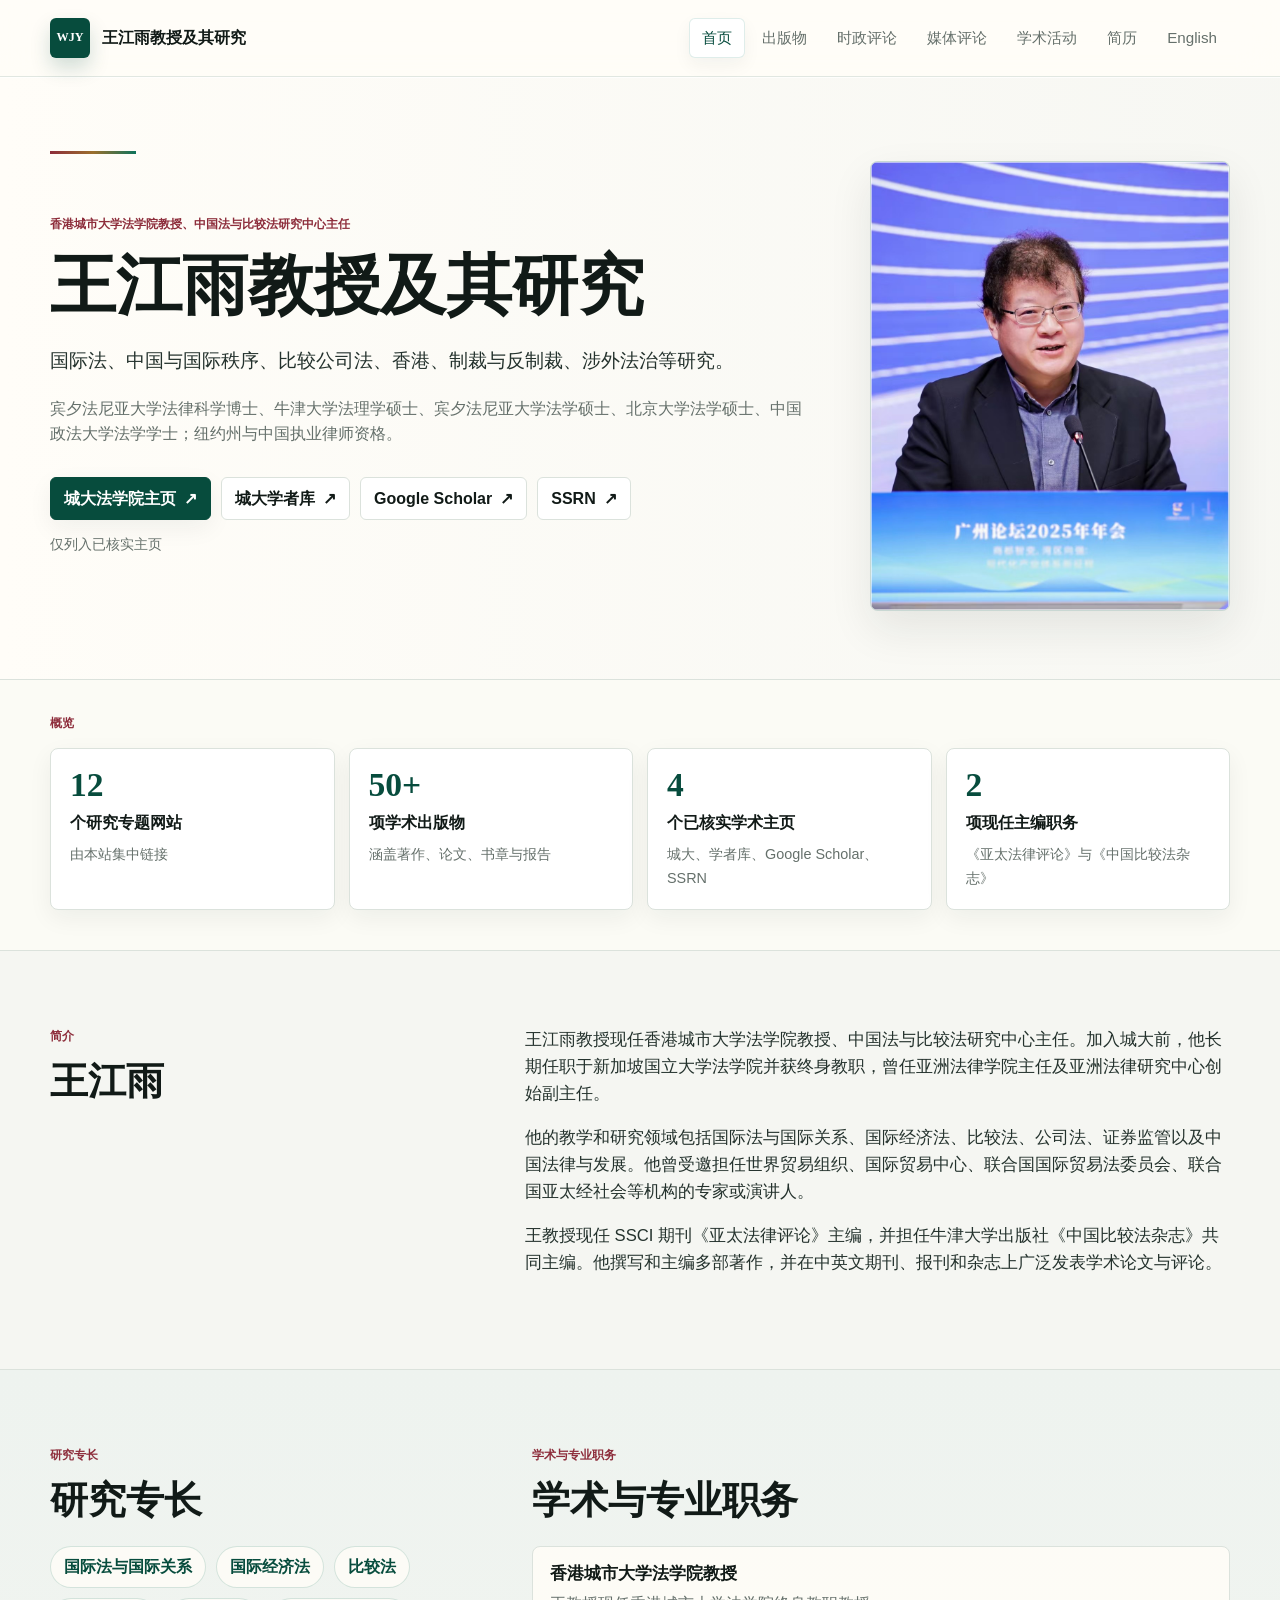
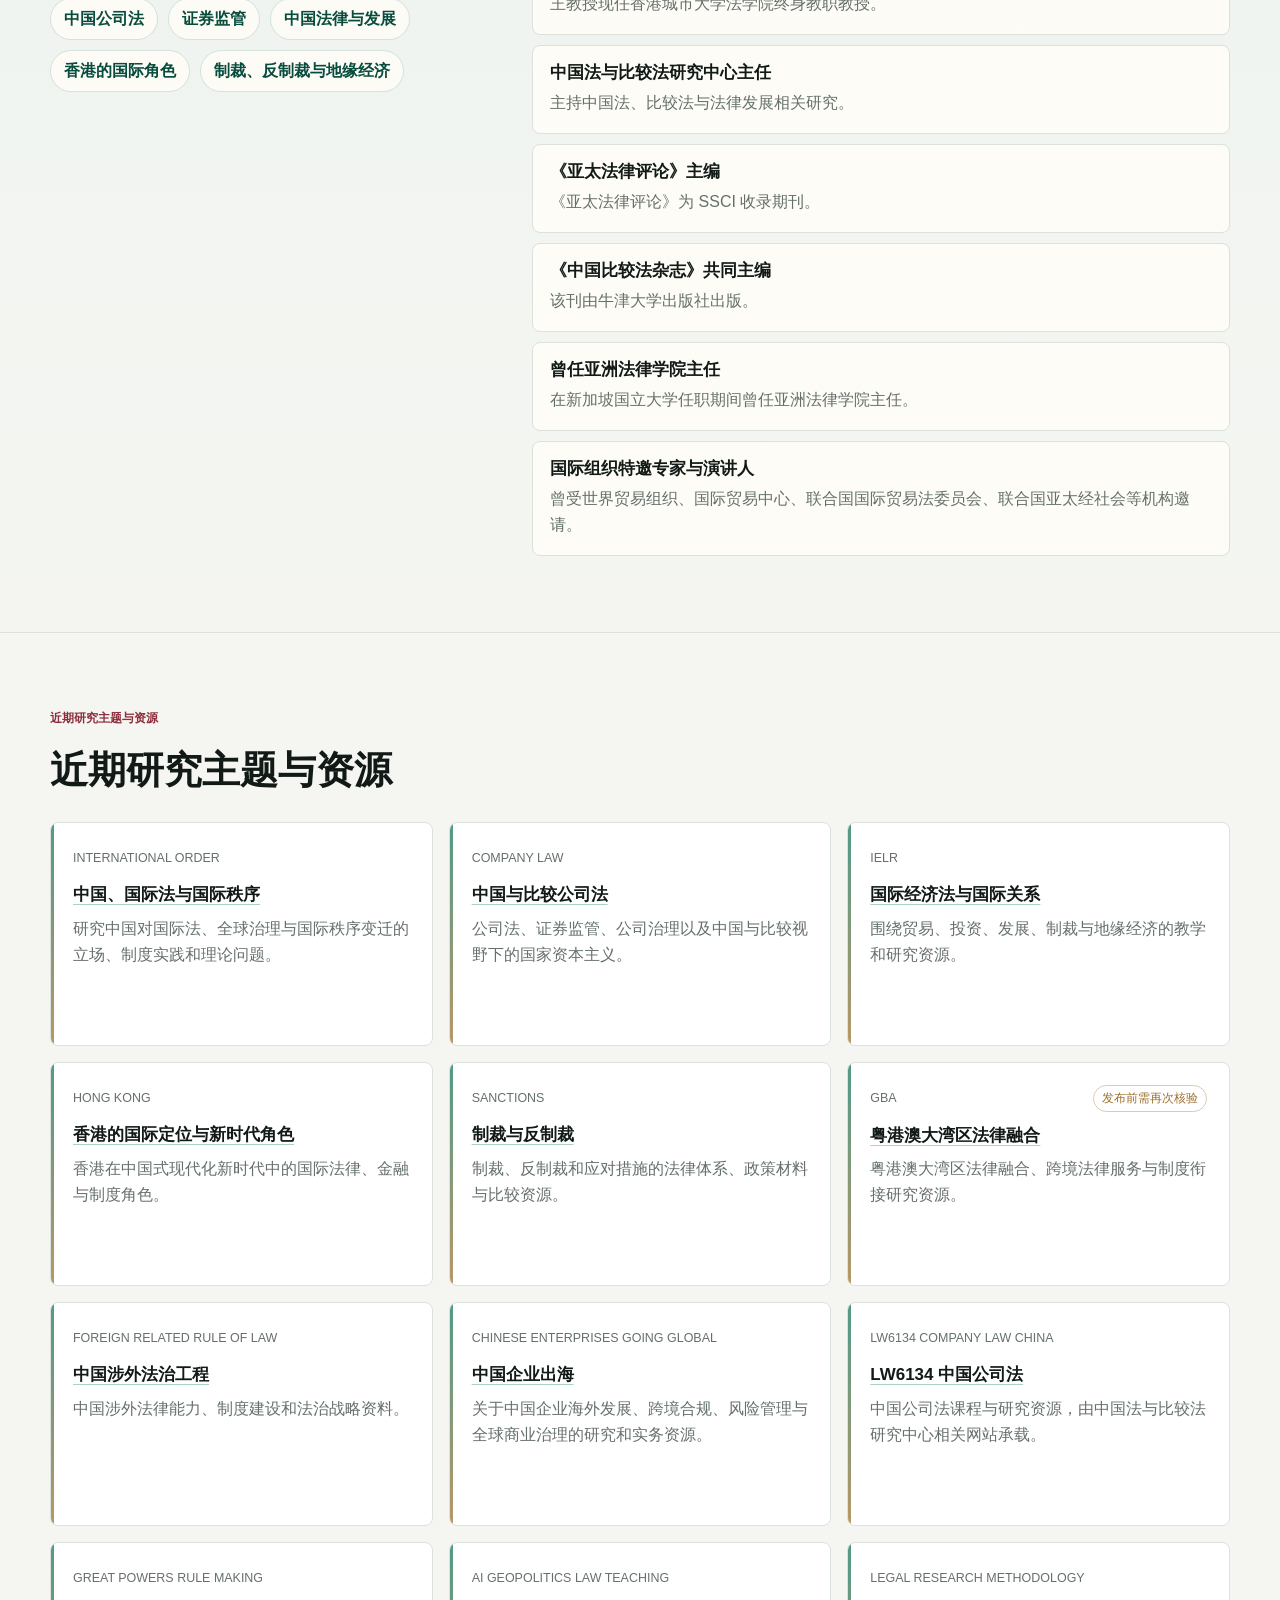
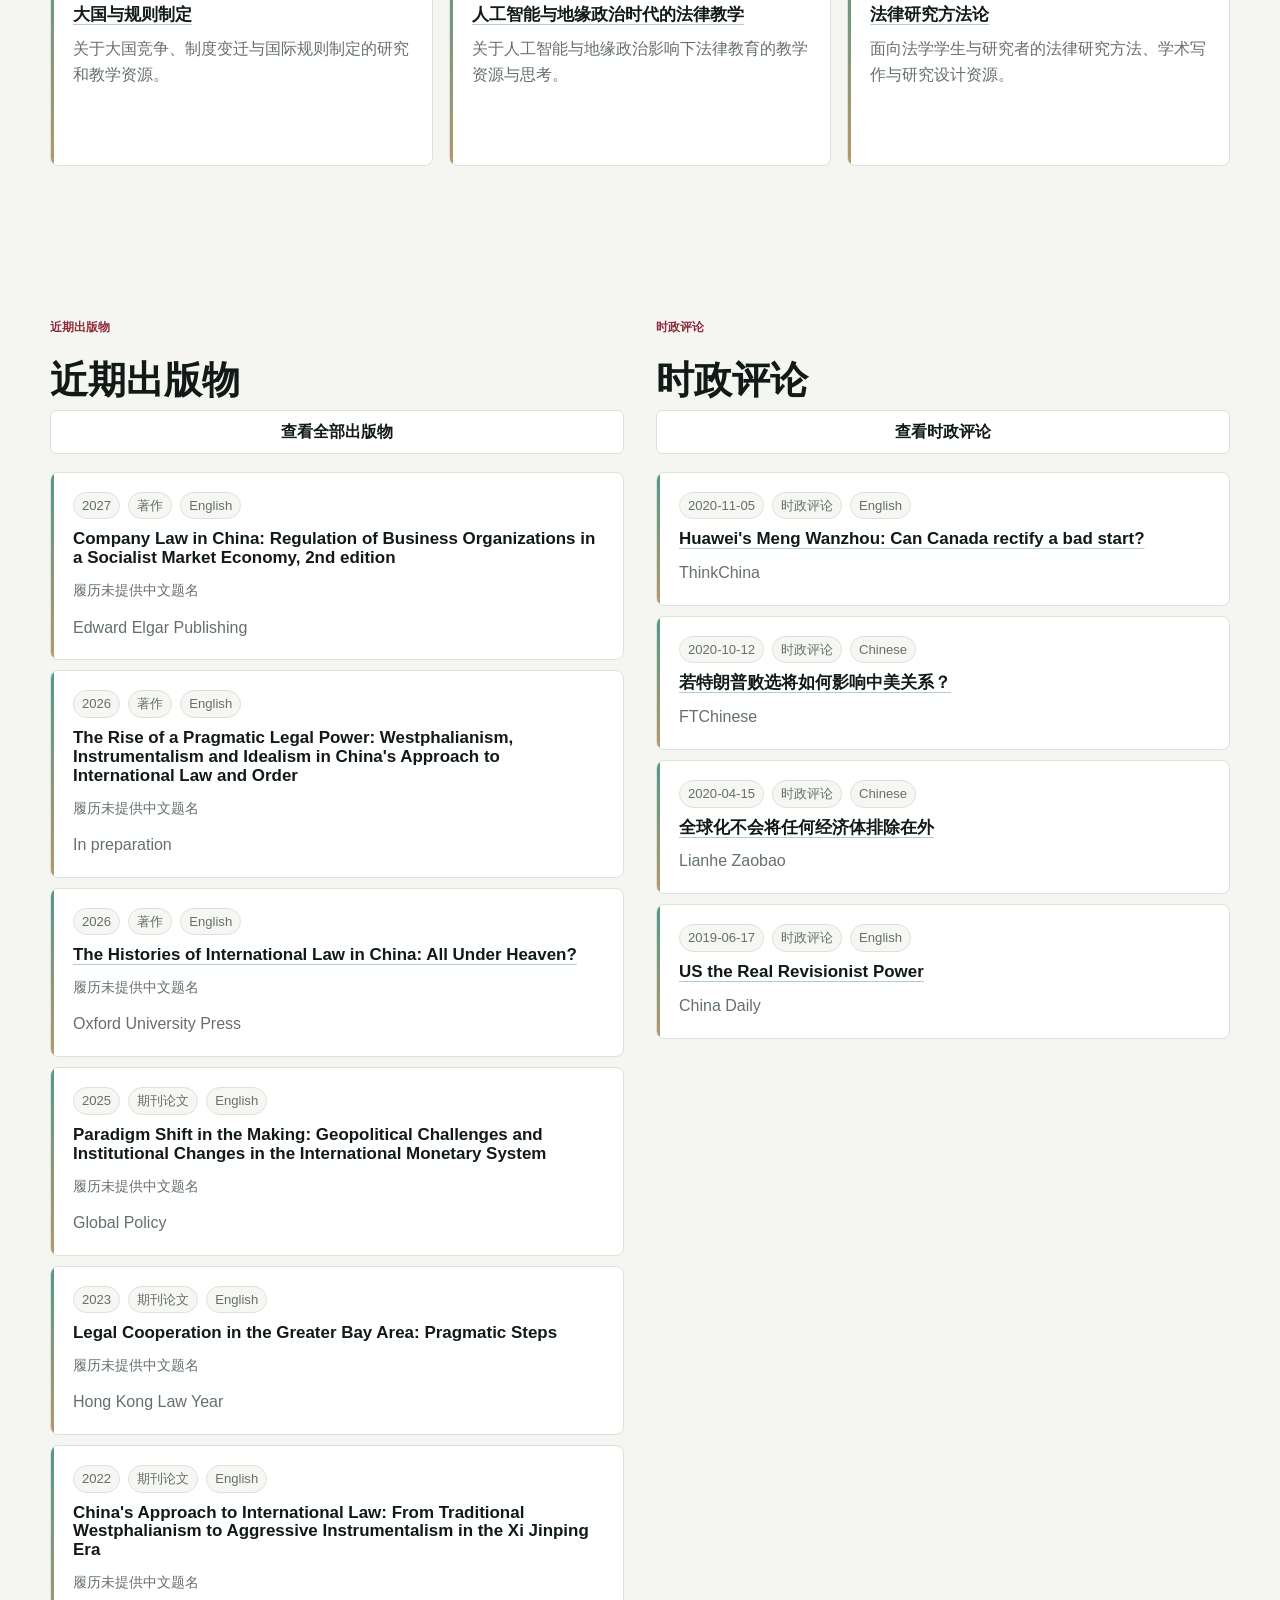
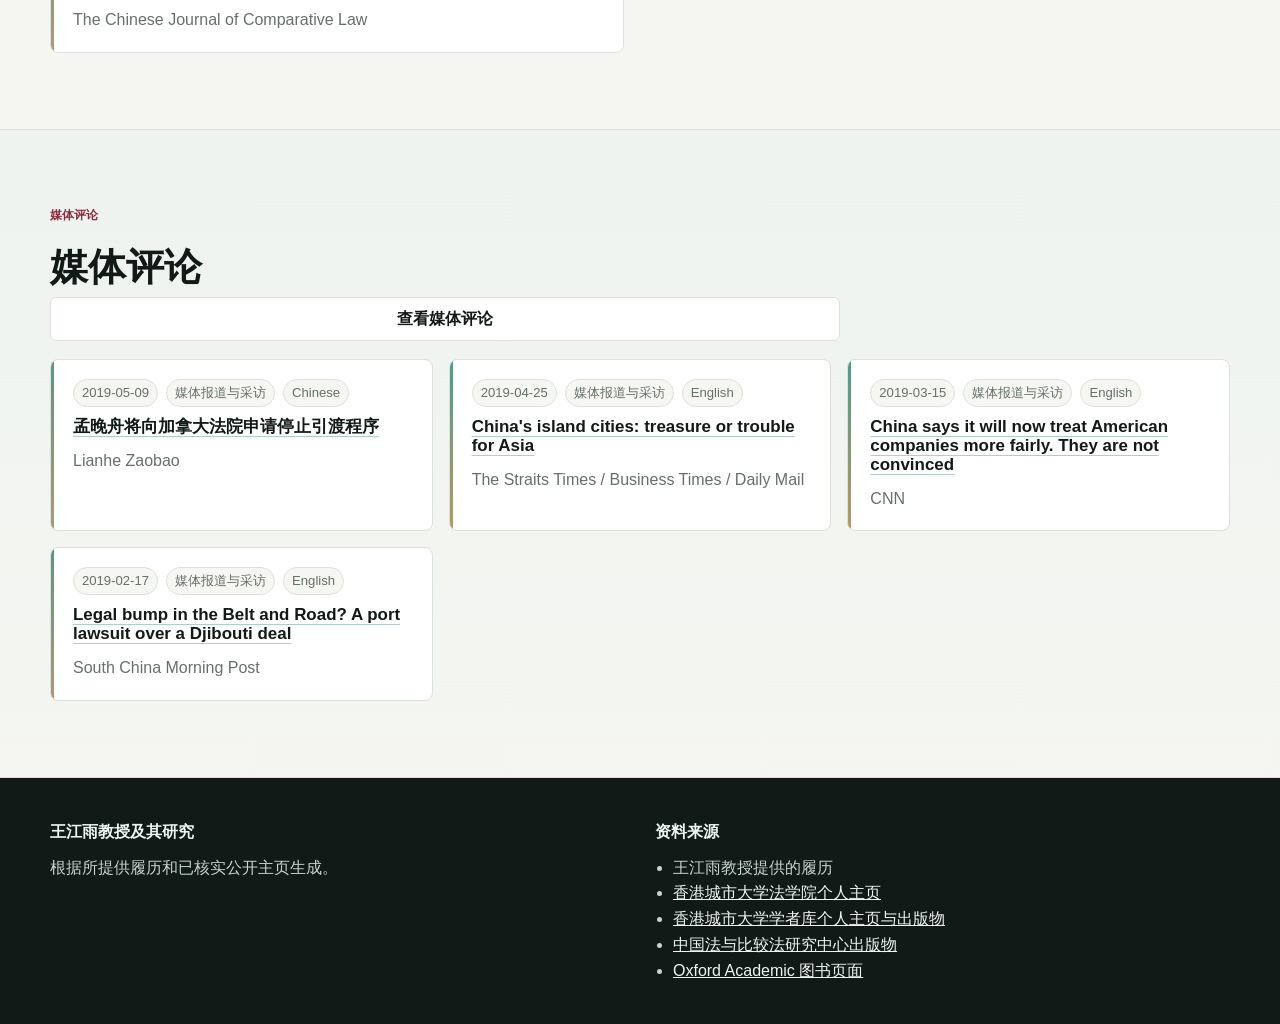
==== commit 5bf5d109: "Add Chinese enterprises going global portal" ====
--- a/zh/index.html
+++ b/zh/index.html
@@ -59,7 +59,7 @@
       <p class="section-kicker">概览</p>
       <div class="metrics-grid" aria-label="概览">
     <article class="metric-card">
-          <strong>11</strong>
+          <strong>12</strong>
           <span>个研究专题网站</span>
           <p>由本站集中链接</p>
         </article><article class="metric-card">
@@ -180,6 +180,12 @@
           <p>中国涉外法律能力、制度建设和法治战略资料。</p>
         </article><article class="research-card">
           <div class="card-topline">
+            <span>chinese enterprises going global</span>
+          </div>
+          <h3><a href="https://chuhai.eastlaw.wang/">中国企业出海</a></h3>
+          <p>关于中国企业海外发展、跨境合规、风险管理与全球商业治理的研究和实务资源。</p>
+        </article><article class="research-card">
+          <div class="card-topline">
             <span>lw6134 company law china</span>
           </div>
           <h3><a href="https://cccl.eastlaw.wang">LW6134 中国公司法</a></h3>
